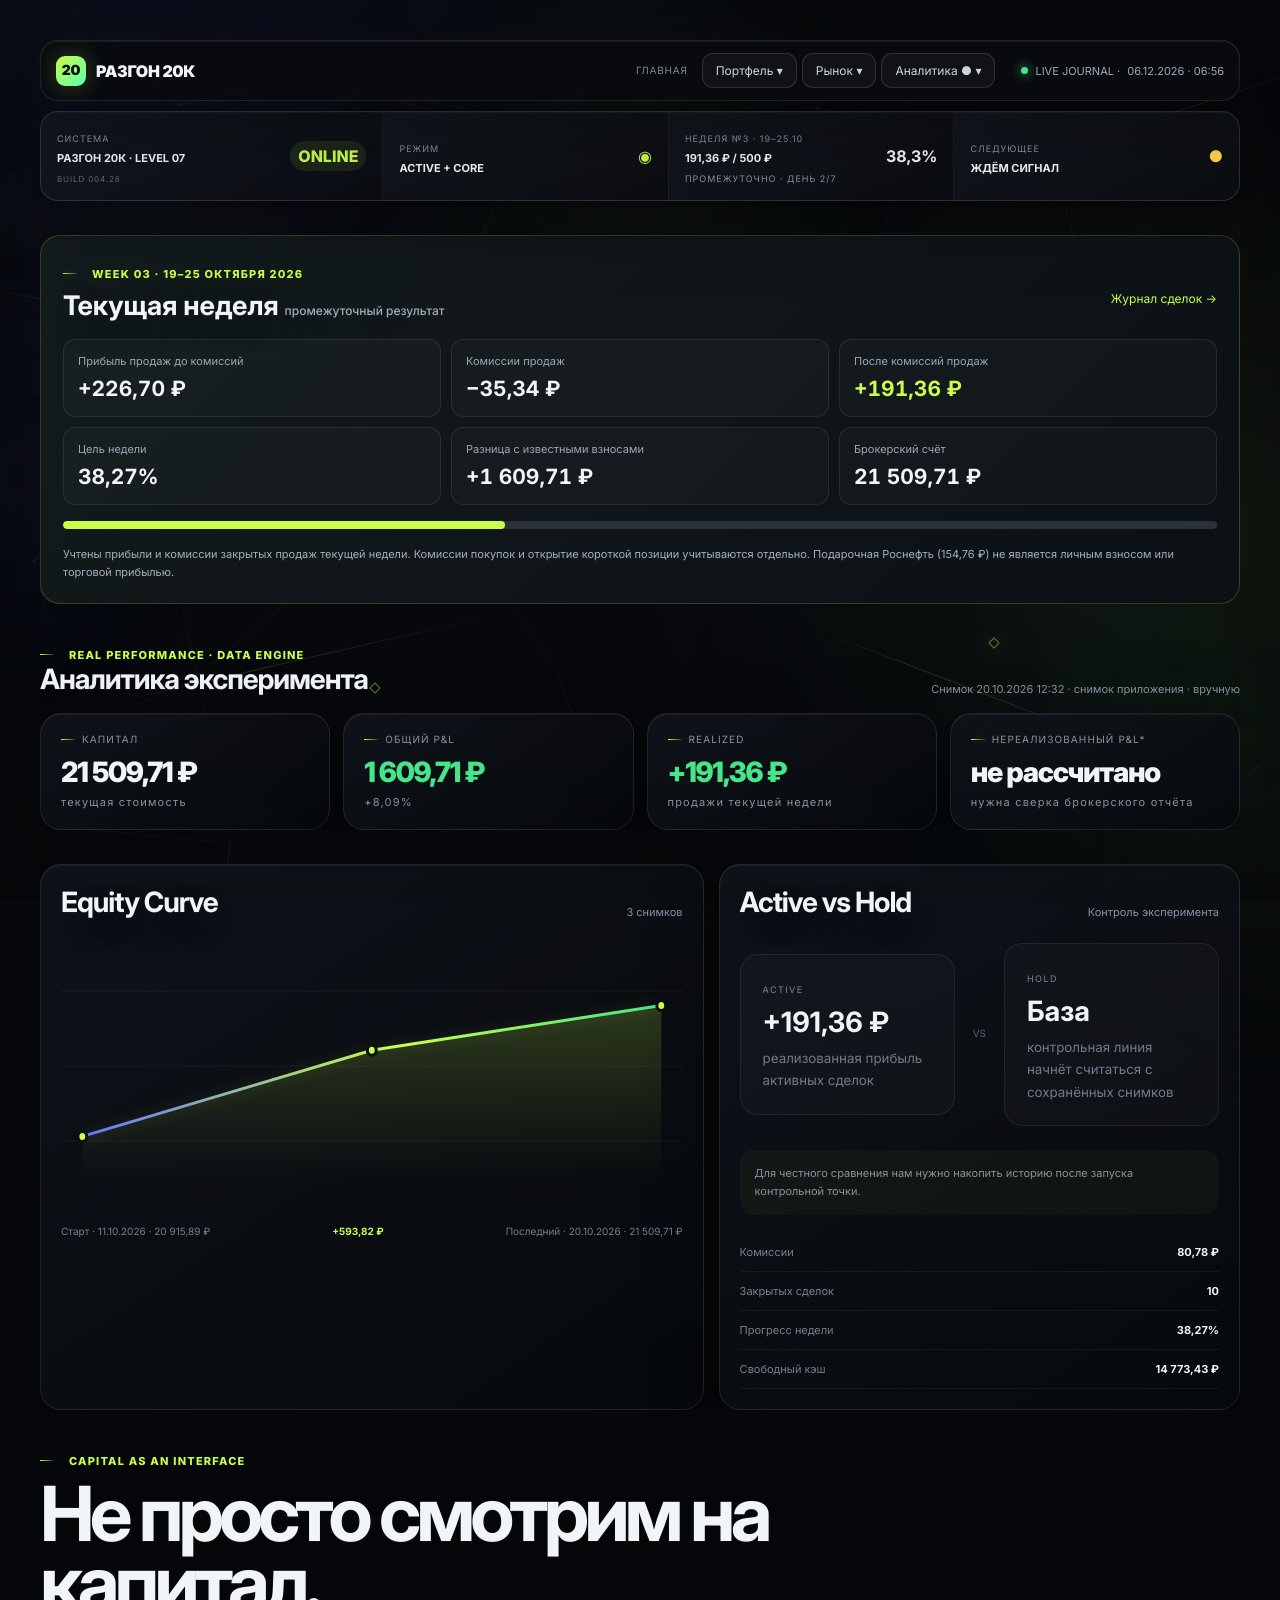
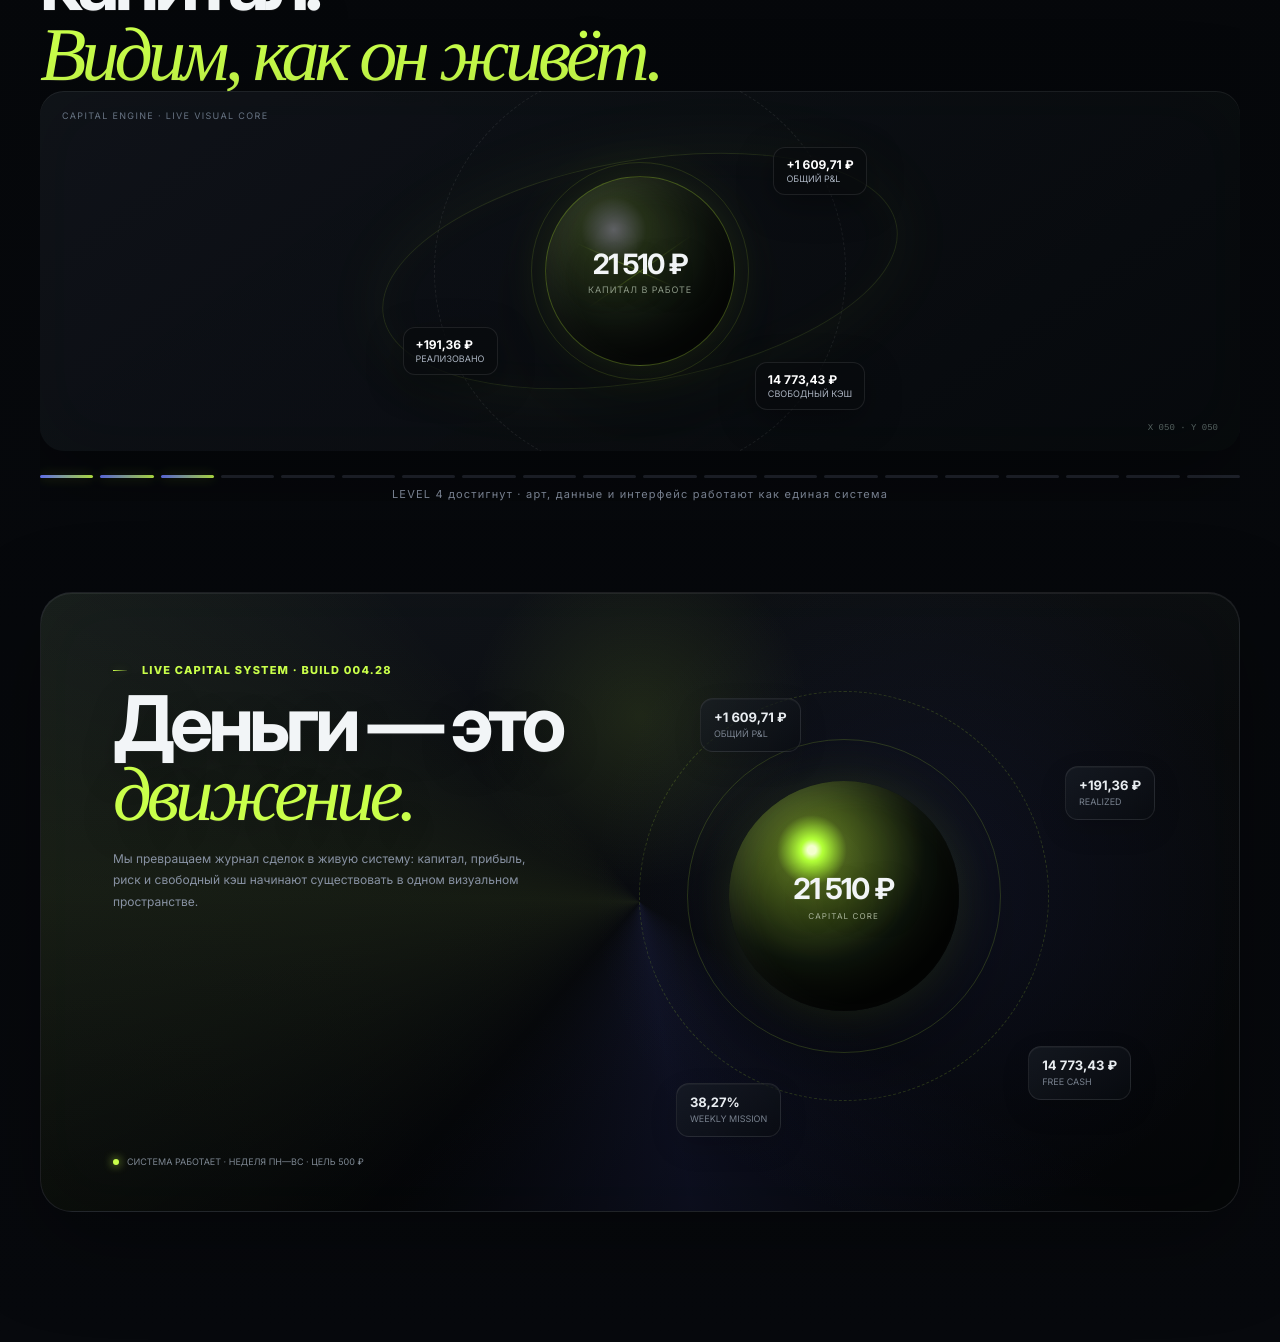
==== analytics.html @ ad6f2e02 "BUILD 004.28: remove stale hardcoded progress placeholders" ====
<!doctype html><html lang="ru"><head><meta charset="utf-8"><meta name="viewport" content="width=device-width,initial-scale=1"><meta name="theme-color" content="#06070a"><title>Аналитика · Разгон 20К</title>
<link rel="stylesheet" href="css/styles.css?v=00415"><link rel="stylesheet" href="css/workspace.css?v=00427"><link rel="stylesheet" href="css/week-audit.css?v=00423"></head><body><canvas id="capitalMesh" aria-hidden="true"></canvas><div class="atmoDecor" aria-hidden="true"><i class="atmoLine al1"></i><i class="atmoLine al2"></i><i class="atmoLine al3"></i><i class="atmoLine al4"></i><i class="atmoGlyph ag1"></i><i class="atmoGlyph ag2"></i><i class="atmoGlyph ag3"></i><i class="atmoGlyph ag4"></i><i class="atmoGlow ago1"></i><i class="atmoGlow ago2"></i><i class="atmoGlow ago3"></i></div><div class="cursorHalo" id="cursorHalo"></div><div class="ambientBeam beamA"></div><div class="ambientBeam beamB"></div><div class="ambientBeam beamC"></div><div class="aurora"></div><div class="orb a"></div><div class="orb b"></div><div class="glassLight gl1"></div><div class="glassLight gl2"></div>
<div class="wrap"><nav class="nav"><div class="logo"><div class="logoMark">20</div>РАЗГОН 20К</div><div class="siteTabs"><a href="index.html">Dashboard</a><a href="portfolio.html">Портфель</a><a href="trades.html">Сделки</a><a href="radar.html">Радар</a><a class="active" href="analytics.html">Аналитика</a><a href="strategy.html">Стратегия</a></div><div class="live"><i></i> LIVE JOURNAL · <span id="marketClock">06.10.2026</span></div></nav><div class="commandStrip reveal"><div class="cmd"><div><span>СИСТЕМА</span><br><strong>РАЗГОН 20К · LEVEL 07</strong><br><span style="font-size:8px;color:#5f6977">BUILD 004.28</span></div><div class="state">ONLINE</div></div><div class="cmd"><div><span>РЕЖИМ</span><br><strong>ACTIVE + CORE</strong></div><b style="color:var(--lime)">◉</b></div><div class="cmd"><div><span>НЕДЕЛЯ</span><br><strong>191,36 / 500 ₽</strong><br><span>ПН—ВС · ДЕНЬ 2/7</span></div><b>38,3%</b></div><div class="cmd"><div><span>СЛЕДУЮЩЕЕ</span><br><strong>ЖДЁМ СИГНАЛ</strong></div><b style="color:var(--yellow)">●</b></div></div><section class="section reveal"><div class="sectionHead"><div><div class="eyebrow">REAL PERFORMANCE · DATA ENGINE</div><h2>Аналитика эксперимента</h2></div><p id="analyticsUpdated">Последний снимок</p></div><div class="cards analyticsCards"><div class="card"><div class="label">КАПИТАЛ</div><div class="value" data-live="portfolio-total">—</div><div class="mini">текущая стоимость</div></div><div class="card"><div class="label">ОБЩИЙ P&L</div><div class="value green" data-live="portfolio-pnl">—</div><div class="mini" data-live="portfolio-pct">—</div></div><div class="card"><div class="label">REALIZED</div><div class="value green" id="analyticsRealized">—</div><div class="mini">продажи текущей недели</div></div><div class="card"><div class="label">Нереализованный P&L*</div><div class="value" id="analyticsUnrealized">—</div><div class="mini">нужна сверка брокерского отчёта</div></div></div></section>
<section class="section layout analyticsLayout"><div class="card reveal"><div class="sectionHead"><h2>Equity Curve</h2><p id="snapshotCount">0 снимков</p></div><div class="equityChart" id="equityChart"><svg viewBox="0 0 700 260" preserveAspectRatio="none" aria-label="Equity Curve"><defs><linearGradient id="eqLine" x1="0" x2="1"><stop stop-color="#6575ff"/><stop offset=".55" stop-color="#c9ff4a"/><stop offset="1" stop-color="#45e58b"/></linearGradient><linearGradient id="eqArea" x2="0" y2="1"><stop stop-color="#c9ff4a" stop-opacity=".18"/><stop offset="1" stop-color="#c9ff4a" stop-opacity="0"/></linearGradient></defs><g class="chartGrid"><line x1="0" y1="55" x2="700" y2="55"/><line x1="0" y1="130" x2="700" y2="130"/><line x1="0" y1="205" x2="700" y2="205"/></g><path id="equityArea" class="equityArea"></path><path id="equityLine" class="equityLine"></path><g id="equityDots"></g></svg><div class="equityEmpty" id="equityEmpty">История началась. Следующий снимок создаст первый отрезок реальной Equity Curve.</div></div><div class="chartMeta"><span id="equityStart">Старт истории —</span><b id="equityChange">—</b><span id="equityLast">Последний —</span></div></div>
<div class="card reveal"><div class="sectionHead"><h2>Active vs Hold</h2><p>Контроль эксперимента</p></div><div class="compareEngine"><div class="compareSide"><span>ACTIVE</span><b id="activeResult">—</b><small>реализованная прибыль активных сделок</small></div><div class="versus">VS</div><div class="compareSide"><span>HOLD</span><b id="holdResult">База</b><small>контрольная линия начнёт считаться с сохранённых снимков</small></div></div><div class="compareNote" id="compareNote">Для честного сравнения нам нужно накопить историю после запуска контрольной точки.</div><div class="statRows"><div><span>Комиссии</span><b id="analyticsFees">—</b></div><div><span>Закрытых сделок</span><b id="analyticsTrades">—</b></div><div><span>Прогресс недели</span><b data-live="week-progress">—</b></div><div><span>Свободный кэш</span><b data-live="cash">—</b></div></div></div></section><section class="section reveal"><div class="eyebrow">Capital as an interface</div><h2 class="artTitle">Не просто смотрим на капитал.<br><em>Видим, как он живёт.</em></h2>
<div class="capitalScene"><div class="sceneLabel">CAPITAL ENGINE · LIVE VISUAL CORE</div><div class="sceneCoords" id="sceneCoords">X 050 · Y 050</div><div class="energyLine" style="transform:rotate(24deg)"></div><div class="energyLine" style="transform:rotate(145deg)"></div><div class="capitalCore"><div><b>21 510 ₽</b><small>КАПИТАЛ В РАБОТЕ</small></div></div><div class="satellite sat1"><b>+1 015,89 ₽</b>ОБЩИЙ P&L</div><div class="satellite sat2"><b>+191,36 ₽</b>РЕАЛИЗОВАНО</div><div class="satellite sat3"><b>уточняется</b>СВОБОДНЫЙ КЭШ</div></div>
<div class="levelRail" aria-label="progress to level 3"><i class="on"></i><i class="on"></i><i style="background:linear-gradient(90deg,#6878ff,var(--lime));box-shadow:0 0 12px rgba(201,255,74,.25)"></i><i></i><i></i><i></i><i></i><i></i><i></i><i></i><i></i><i></i><i></i><i></i><i></i><i></i><i></i><i></i><i></i><i></i></div><div class="mini" style="text-align:center;margin-top:9px">LEVEL 4 достигнут · арт, данные и интерфейс работают как единая система</div></section><section class="flowSection reveal" id="capitalFlow"><div class="flowCopy"><div class="eyebrow">LIVE CAPITAL SYSTEM · BUILD 004.28</div><h2>Деньги — это<br><em>движение.</em></h2><p>Мы превращаем журнал сделок в живую систему: капитал, прибыль, риск и свободный кэш начинают существовать в одном визуальном пространстве.</p></div><div class="flowStage"><div class="flowOrb" id="flowOrb"><div><b>21 510 ₽</b><small>CAPITAL CORE</small></div></div><div class="flowMetric fm1"><b>+1 015,89 ₽</b>ОБЩИЙ P&L</div><div class="flowMetric fm2"><b>+191,36 ₽</b>REALIZED</div><div class="flowMetric fm3"><b>уточняется</b>FREE CASH</div><div class="flowMetric fm4"><b>38,27%</b>WEEKLY MISSION</div></div><div class="flowStatus"><i></i> СИСТЕМА РАБОТАЕТ · НЕДЕЛЯ ПН—ВС · ЦЕЛЬ 500 ₽</div></section></div><script src="js/data.js?v=00427" defer></script><script src="js/companies.js?v=00415" defer></script><script src="js/app.js?v=00427" defer></script><script src="js/workspace.js?v=00419" defer></script><script src="js/week-audit.js?v=00427" defer></script></body></html>
---- css/styles.css ----
@import url('https://fonts.googleapis.com/css2?family=Inter:wght@400;500;600;700;800;900&display=swap');
:root{--bg:#06070a;--card:rgba(15,18,25,.72);--line:rgba(255,255,255,.09);--text:#f7f8fb;--muted:#8892a3;--lime:#c9ff4a;--green:#45e58b;--red:#ff5168;--yellow:#ffd449;--gold:#ffca43;--mx:50%;--my:20%}
*{box-sizing:border-box}html{scroll-behavior:smooth}body{margin:0;background:var(--bg);color:var(--text);font-family:Inter,system-ui,sans-serif;overflow-x:hidden}.noise{position:fixed;inset:0;pointer-events:none;z-index:20;opacity:.035;background-image:url("data:image/svg+xml,%3Csvg viewBox='0 0 180 180' xmlns='http://www.w3.org/2000/svg'%3E%3Cfilter id='n'%3E%3CfeTurbulence type='fractalNoise' baseFrequency='.9' numOctaves='4' stitchTiles='stitch'/%3E%3C/filter%3E%3Crect width='100%25' height='100%25' filter='url(%23n)' opacity='.8'/%3E%3C/svg%3E")}.aurora{position:fixed;inset:0;pointer-events:none;background:radial-gradient(600px circle at var(--mx) var(--my),rgba(177,255,72,.105),transparent 45%),radial-gradient(700px circle at 10% 15%,rgba(76,93,255,.10),transparent 48%),radial-gradient(700px circle at 90% 80%,rgba(0,225,175,.07),transparent 45%);z-index:-2}.gridbg{position:fixed;inset:0;z-index:-3;background-image:linear-gradient(rgba(255,255,255,.025) 1px,transparent 1px),linear-gradient(90deg,rgba(255,255,255,.025) 1px,transparent 1px);background-size:64px 64px;mask-image:linear-gradient(to bottom,black,transparent 90%)}.orb{position:fixed;width:400px;height:400px;border-radius:50%;filter:blur(90px);opacity:.09;z-index:-1;animation:float 13s ease-in-out infinite}.orb.a{background:#b8ff55;top:-160px;right:-120px}.orb.b{background:#536dff;bottom:-180px;left:-130px;animation-delay:-5s}@keyframes float{50%{transform:translate3d(40px,60px,0) scale(1.15)}}.wrap{max-width:1240px;margin:auto;padding:26px 20px 90px}.nav{position:sticky;top:14px;z-index:15;display:flex;align-items:center;justify-content:space-between;padding:12px 15px;margin-bottom:56px;border:1px solid var(--line);background:rgba(7,9,13,.66);backdrop-filter:blur(22px);border-radius:18px;box-shadow:0 14px 50px rgba(0,0,0,.22)}.logo{display:flex;align-items:center;gap:10px;font-weight:900;letter-spacing:-.02em}.logoMark{width:30px;height:30px;border-radius:9px;background:linear-gradient(135deg,var(--lime),#5dffad);box-shadow:0 0 25px rgba(201,255,74,.25);display:grid;place-items:center;color:#071008;font-size:14px}.live{display:flex;align-items:center;gap:7px;font-size:11px;color:#9da7b8}.live i{width:7px;height:7px;border-radius:50%;background:var(--green);box-shadow:0 0 12px var(--green);animation:blink 1.8s infinite}@keyframes blink{50%{opacity:.35}}.hero{min-height:560px;display:grid;grid-template-columns:1.12fr .88fr;align-items:center;gap:42px;padding-bottom:60px}.eyebrow{display:inline-flex;align-items:center;gap:8px;color:var(--lime);font-size:11px;font-weight:800;letter-spacing:.14em;text-transform:uppercase}.eyebrow:before{content:"";width:24px;height:1px;background:var(--lime)}h1{font-size:clamp(54px,8vw,104px);line-height:.88;letter-spacing:-.075em;margin:20px 0 24px;max-width:750px}.gradient{background:linear-gradient(90deg,#fff 5%,#aeb7c5 50%,#fff 95%);background-size:200% auto;color:transparent;background-clip:text;animation:textshine 6s linear infinite}@keyframes textshine{to{background-position:200% center}}.lead{max-width:610px;color:#9aa4b5;font-size:17px;line-height:1.65}.heroMeta{display:flex;gap:30px;margin-top:35px}.heroMeta b{font-size:22px}.heroMeta span{display:block;color:var(--muted);font-size:11px;margin-top:4px}.ringWrap{position:relative;display:grid;place-items:center;min-height:420px}.ringGlow{position:absolute;width:320px;height:320px;border-radius:50%;background:rgba(201,255,74,.08);filter:blur(50px);animation:breathe 3s ease-in-out infinite}@keyframes breathe{50%{transform:scale(1.12);opacity:.65}}.ring{width:330px;height:330px;border-radius:50%;display:grid;place-items:center;position:relative;background:conic-gradient(var(--red) 0deg 28.9deg,#20242d 28.9deg 360deg);box-shadow:0 0 80px rgba(0,0,0,.5),inset 0 0 50px rgba(255,255,255,.03);transition:.8s}.ring:before{content:"";position:absolute;inset:16px;border-radius:50%;background:#0b0d12;border:1px solid var(--line)}.ringCore{z-index:2;text-align:center}.ringCore .money{font-size:45px;font-weight:900;letter-spacing:-.055em}.ringCore .target{color:var(--muted);font-size:12px;margin-top:4px}.ringCore .percent{margin-top:17px;font-size:12px;font-weight:800;color:var(--red)}.floatChip{position:absolute;padding:11px 14px;background:rgba(18,22,29,.82);border:1px solid var(--line);backdrop-filter:blur(14px);border-radius:13px;font-size:11px;box-shadow:0 15px 35px rgba(0,0,0,.28);animation:chip 5s ease-in-out infinite}.floatChip.one{right:0;top:65px}.floatChip.two{left:0;bottom:72px;animation-delay:-2.2s}@keyframes chip{50%{transform:translateY(-10px)}}.section{margin-top:35px}.sectionHead{display:flex;justify-content:space-between;align-items:end;margin-bottom:17px}.sectionHead h2{font-size:28px;letter-spacing:-.04em;margin:0}.sectionHead p{font-size:11px;color:var(--muted);margin:0}.cards{display:grid;grid-template-columns:repeat(4,1fr);gap:13px}.card{position:relative;overflow:hidden;background:linear-gradient(145deg,rgba(18,22,30,.78),rgba(10,12,17,.68));border:1px solid var(--line);border-radius:21px;padding:20px;backdrop-filter:blur(20px);transition:transform .35s,border-color .35s,box-shadow .35s;transform-style:preserve-3d}.card:after{content:"";position:absolute;inset:0;background:radial-gradient(350px circle at var(--cx,50%) var(--cy,50%),rgba(255,255,255,.07),transparent 40%);opacity:0;transition:.3s;pointer-events:none}.card:hover{border-color:rgba(201,255,74,.25);box-shadow:0 20px 60px rgba(0,0,0,.3)}.card:hover:after{opacity:1}.label{font-size:10px;text-transform:uppercase;letter-spacing:.12em;color:var(--muted)}.value{font-size:28px;font-weight:850;letter-spacing:-.045em;margin-top:9px}.green{color:var(--green)}.red{color:var(--red)}.mini{font-size:11px;color:var(--muted);margin-top:6px}.layout{display:grid;grid-template-columns:1.12fr .88fr;gap:15px}.table{display:grid}.row{display:grid;grid-template-columns:1fr 100px 100px;gap:14px;align-items:center;padding:16px 0;border-bottom:1px solid rgba(255,255,255,.065);transition:.25s}.row:hover{padding-left:8px}.row:last-child{border:0}.asset b{font-size:14px}.asset small{display:block;color:var(--muted);margin-top:4px;font-size:10px}.num{text-align:right;font-size:13px}.pnl{text-align:right;font-size:12px;font-weight:800}.radar{display:grid;gap:10px}.signal{padding:17px;border-radius:17px;background:rgba(255,255,255,.025);border:1px solid rgba(255,255,255,.065);transition:.3s}.signal:hover{transform:translateX(5px);background:rgba(201,255,74,.035)}.signalTop{display:flex;justify-content:space-between;align-items:center}.signal h3{font-size:14px;margin:0}.tag{font-size:9px;padding:5px 8px;border-radius:999px;background:rgba(201,255,74,.1);color:var(--lime);font-weight:800}.signal p{color:#929cac;font-size:11px;line-height:1.55;margin:8px 0 0}.chart{height:235px;margin-top:20px;position:relative}.chart svg{width:100%;height:100%;overflow:visible}.chartGrid line{stroke:rgba(255,255,255,.05)}.chartLine{fill:none;stroke:url(#lg);stroke-width:3;stroke-linecap:round;filter:drop-shadow(0 0 9px rgba(201,255,74,.35));stroke-dasharray:900;stroke-dashoffset:900}.chartArea{fill:url(#area)}.chartDot{fill:var(--lime);filter:drop-shadow(0 0 7px var(--lime))}.trade{display:grid;grid-template-columns:42px 1fr auto;align-items:center;gap:12px;padding:16px;border:1px solid rgba(255,255,255,.06);border-radius:17px;background:rgba(255,255,255,.025)}.tradeNo{width:36px;height:36px;border-radius:11px;display:grid;place-items:center;background:linear-gradient(135deg,#26321a,#11160d);color:var(--lime);font-weight:900}.trade small{color:var(--muted);font-size:10px}.profit{font-weight:900;color:var(--green)}.reveal{opacity:0;transform:translateY(30px);transition:opacity .8s cubic-bezier(.2,.8,.2,1),transform .8s cubic-bezier(.2,.8,.2,1)}.reveal.on{opacity:1;transform:none}.footer{text-align:center;color:#596273;font-size:10px;margin-top:70px}.celebrate{display:none;color:var(--gold)}@media(max-width:900px){.hero{grid-template-columns:1fr;text-align:left;padding-top:20px}.ringWrap{min-height:390px}.cards{grid-template-columns:1fr 1fr}.layout{grid-template-columns:1fr}.nav{margin-bottom:35px}}@media(max-width:540px){.wrap{padding:14px 13px 60px}.nav{top:8px}.hero{gap:5px}.heroMeta{gap:18px}.ring{width:280px;height:280px}.ringGlow{width:260px;height:260px}.ringCore .money{font-size:38px}.floatChip.one{right:-2px}.floatChip.two{left:-2px}.cards{grid-template-columns:1fr 1fr}.card{padding:16px}.value{font-size:22px}.row{grid-template-columns:1fr 75px 70px}.sectionHead h2{font-size:23px}.lead{font-size:14px}}

/* Level 3 visual-art layer */
.capitalScene{position:relative;min-height:360px;display:grid;place-items:center;isolation:isolate;overflow:hidden;border-radius:24px;background:radial-gradient(circle at 50% 52%,rgba(201,255,74,.08),transparent 28%),linear-gradient(180deg,rgba(255,255,255,.02),transparent)}
.capitalScene:before{content:"";position:absolute;width:520px;height:220px;border:1px solid rgba(201,255,74,.12);border-radius:50%;transform:rotate(-10deg);box-shadow:0 0 80px rgba(201,255,74,.05),inset 0 0 50px rgba(201,255,74,.025);animation:orbit 13s linear infinite}
.capitalScene:after{content:"";position:absolute;width:410px;height:410px;border-radius:50%;border:1px dashed rgba(255,255,255,.075);animation:spin 24s linear infinite}
@keyframes orbit{50%{transform:rotate(10deg) scaleX(.92)}}@keyframes spin{to{transform:rotate(360deg)}}
.capitalCore{width:190px;height:190px;border-radius:50%;position:relative;display:grid;place-items:center;text-align:center;z-index:3;background:radial-gradient(circle at 36% 28%,rgba(255,255,255,.34),rgba(201,255,74,.14) 18%,rgba(20,27,18,.95) 48%,#080b09 72%);border:1px solid rgba(201,255,74,.25);box-shadow:0 0 25px rgba(201,255,74,.15),0 0 100px rgba(201,255,74,.10),inset -20px -25px 50px rgba(0,0,0,.65);animation:coreFloat 5s ease-in-out infinite}
.capitalCore:before{content:"";position:absolute;inset:-15px;border-radius:50%;border:1px solid rgba(201,255,74,.12);animation:pulseRing 3s ease-out infinite}.capitalCore b{font-size:28px;letter-spacing:-.055em}.capitalCore small{display:block;color:#8d9988;font-size:9px;margin-top:4px;letter-spacing:.1em}
@keyframes coreFloat{50%{transform:translateY(-8px) scale(1.02)}}@keyframes pulseRing{50%{transform:scale(1.12);opacity:.2}}
.satellite{position:absolute;z-index:4;padding:9px 12px;border-radius:12px;border:1px solid rgba(255,255,255,.09);background:rgba(8,11,14,.76);backdrop-filter:blur(12px);font-size:9px;color:#aab3c0;box-shadow:0 10px 35px rgba(0,0,0,.35)}.satellite b{display:block;color:#fff;font-size:12px;margin-bottom:2px}.sat1{transform:translate(180px,-100px)}.sat2{transform:translate(-190px,80px)}.sat3{transform:translate(170px,115px)}
.energyLine{position:absolute;height:1px;width:140px;background:linear-gradient(90deg,transparent,rgba(201,255,74,.7),transparent);filter:drop-shadow(0 0 5px var(--lime));opacity:.5;animation:energy 2.4s ease-in-out infinite}@keyframes energy{50%{opacity:1;transform:scaleX(1.15)}}
.artTitle{font-size:clamp(38px,6vw,76px);line-height:.92;letter-spacing:-.065em;margin:12px 0 0;max-width:900px}.artTitle em{font-family:Georgia,serif;font-weight:400;color:var(--lime)}
.levelRail{display:flex;align-items:center;gap:7px;margin-top:24px}.levelRail i{display:block;height:3px;flex:1;background:#20242d;border-radius:9px}.levelRail i.on{background:linear-gradient(90deg,#6878ff,var(--lime));box-shadow:0 0 12px rgba(201,255,74,.25)}
@media(max-width:600px){.capitalScene{min-height:320px}.capitalCore{width:155px;height:155px}.sat1{transform:translate(110px,-105px)}.sat2{transform:translate(-110px,90px)}.sat3{transform:translate(105px,110px)}}

.commandStrip{display:grid;grid-template-columns:1.2fr repeat(3,1fr);gap:1px;margin:10px 0 34px;border:1px solid var(--line);border-radius:18px;overflow:hidden;background:var(--line);box-shadow:0 20px 70px rgba(0,0,0,.22)}.cmd{background:rgba(8,10,14,.9);padding:14px 16px;min-height:63px;display:flex;align-items:center;justify-content:space-between;gap:10px;transition:.25s}.cmd:hover{background:rgba(201,255,74,.045)}.cmd strong{font-size:11px}.cmd span{font-size:9px;color:var(--muted)}.cmd .state{padding:5px 8px;border-radius:999px;color:var(--lime);background:rgba(201,255,74,.09);font-weight:800}.sceneLabel{position:absolute;top:20px;left:22px;z-index:5;font-size:9px;letter-spacing:.15em;color:#697585}.sceneCoords{position:absolute;right:22px;bottom:18px;z-index:5;font:9px monospace;color:#53605e}.capitalCore{cursor:crosshair}.capitalCore:hover{box-shadow:0 0 40px rgba(201,255,74,.25),0 0 150px rgba(201,255,74,.17),inset -20px -25px 50px rgba(0,0,0,.65)}.capitalScene .satellite{transition:.35s}.capitalScene:hover .satellite{border-color:rgba(201,255,74,.18)}@media(max-width:760px){.commandStrip{grid-template-columns:1fr 1fr}.cmd:first-child{grid-column:1/-1}}@media(max-width:430px){.commandStrip{grid-template-columns:1fr}.cmd:first-child{grid-column:auto}}

.constellation{position:relative;height:520px;border-radius:28px;overflow:hidden;border:1px solid var(--line);background:radial-gradient(circle at 50% 50%,rgba(90,110,255,.08),transparent 22%),radial-gradient(circle at 48% 52%,rgba(201,255,74,.045),transparent 44%),#080a0e;cursor:crosshair}.constellation canvas{position:absolute;inset:0;width:100%;height:100%}.node{position:absolute;z-index:3;transform:translate(-50%,-50%);width:var(--size);height:var(--size);border-radius:50%;display:grid;place-items:center;text-align:center;background:radial-gradient(circle at 35% 30%,rgba(255,255,255,.24),rgba(24,29,36,.96) 42%,#090b0e 72%);border:1px solid rgba(255,255,255,.14);box-shadow:0 0 35px rgba(0,0,0,.55);transition:.35s;user-select:none}.node:hover,.node.focus{transform:translate(-50%,-50%) scale(1.13);border-color:rgba(201,255,74,.5);box-shadow:0 0 55px rgba(201,255,74,.15);z-index:6}.node b{font-size:11px}.node small{font-size:8px;color:var(--muted);display:block;margin-top:2px}.node.core{background:radial-gradient(circle at 35% 28%,rgba(255,255,255,.38),rgba(201,255,74,.2) 22%,#0d120c 65%);border-color:rgba(201,255,74,.28)}.constInfo{position:absolute;left:22px;bottom:20px;z-index:8;max-width:340px;padding:15px 17px;border-radius:15px;background:rgba(8,10,14,.78);border:1px solid var(--line);backdrop-filter:blur(16px);transition:.3s}.constInfo .big{font-size:20px;font-weight:900;margin:5px 0}.constLegend{position:absolute;right:20px;top:18px;z-index:7;text-align:right;font-size:9px;color:#697384;line-height:1.7}.constellation:before{content:"PORTFOLIO FIELD / INTERACTIVE";position:absolute;left:20px;top:18px;z-index:7;font-size:9px;letter-spacing:.15em;color:#697384}.level4Badge{display:inline-flex;gap:7px;align-items:center;padding:7px 10px;border:1px solid rgba(201,255,74,.14);border-radius:999px;font-size:9px;color:#9ca78d;background:rgba(201,255,74,.035)}@media(max-width:600px){.constellation{height:470px}.node{--size:65px!important}.node.core{--size:92px!important}.constInfo{left:12px;right:12px;max-width:none}.constLegend{display:none}}

/* BUILD 004.02 — Road to Level 04 */
.flowSection{position:relative;margin:90px 0 40px;min-height:620px;border-radius:32px;overflow:hidden;border:1px solid var(--line);background:#07090d;isolation:isolate}.flowSection:before{content:"";position:absolute;inset:-30%;background:conic-gradient(from 120deg at 50% 50%,transparent,rgba(92,105,255,.12),transparent 28%,rgba(201,255,74,.08),transparent 56%);animation:flowSpin 22s linear infinite;z-index:-2}.flowSection:after{content:"";position:absolute;inset:0;background:radial-gradient(circle at var(--mx,50%) var(--my,50%),rgba(201,255,74,.09),transparent 24%),linear-gradient(180deg,transparent,rgba(0,0,0,.38));z-index:-1}.flowCopy{position:absolute;left:6%;top:10%;z-index:5;max-width:510px}.flowCopy h2{font-size:clamp(42px,6vw,82px);line-height:.9;letter-spacing:-.065em;margin:12px 0 18px}.flowCopy h2 em{font-family:Georgia,serif;font-weight:400;color:#c9ff4a}.flowCopy p{max-width:430px;color:var(--muted);font-size:12px;line-height:1.8}.flowStage{position:absolute;inset:0}.flowOrb{position:absolute;left:67%;top:49%;width:230px;height:230px;transform:translate(-50%,-50%);border-radius:50%;background:radial-gradient(circle at 36% 30%,#f3ffd0 0 2%,#b6ff44 5%,rgba(111,140,38,.65) 16%,rgba(15,22,12,.95) 52%,#050705 72%);box-shadow:0 0 45px rgba(201,255,74,.16),0 0 150px rgba(201,255,74,.09);display:grid;place-items:center;text-align:center;transition:transform .18s ease-out}.flowOrb:before,.flowOrb:after{content:"";position:absolute;border-radius:50%;border:1px solid rgba(201,255,74,.16);inset:-42px;animation:pulseRing 4s ease-in-out infinite}.flowOrb:after{inset:-90px;border-style:dashed;animation:orbit 22s linear infinite}.flowOrb b{font-size:29px;letter-spacing:-.04em}.flowOrb small{display:block;color:#a8b29a;font-size:8px;letter-spacing:.14em;margin-top:5px}.flowMetric{position:absolute;padding:11px 13px;border-radius:13px;background:rgba(9,11,15,.7);border:1px solid rgba(255,255,255,.08);backdrop-filter:blur(14px);font-size:9px;color:#78818e;transition:.35s}.flowMetric b{display:block;color:#e9edf1;font-size:13px;margin-bottom:3px}.fm1{left:55%;top:17%}.fm2{right:7%;top:28%}.fm3{right:9%;bottom:18%}.fm4{left:53%;bottom:12%}.flowSection:hover .flowMetric{border-color:rgba(201,255,74,.18)}.flowStatus{position:absolute;left:6%;bottom:7%;display:flex;gap:8px;align-items:center;font-size:9px;color:#7d8792}.flowStatus i{width:6px;height:6px;border-radius:50%;background:var(--lime);box-shadow:0 0 10px var(--lime);animation:blink 1.8s infinite}@keyframes flowSpin{to{transform:rotate(360deg)}}@keyframes pulseRing{50%{transform:scale(1.055);opacity:.45}}@keyframes orbit{to{transform:rotate(360deg)}}@keyframes blink{50%{opacity:.3}}
@media(max-width:760px){.flowSection{min-height:690px}.flowCopy{left:7%;right:7%;top:7%}.flowOrb{left:50%;top:60%;width:175px;height:175px}.flowMetric{font-size:8px}.fm1{left:8%;top:43%}.fm2{right:7%;top:45%}.fm3{right:7%;bottom:10%}.fm4{left:7%;bottom:10%}.flowStatus{bottom:3%}}

.weekCycle{margin:34px 0 86px}.weekHero{display:grid;grid-template-columns:1.15fr .85fr;gap:14px}.weekNow,.weekArchive{border:1px solid var(--line);border-radius:24px;background:rgba(9,11,15,.74);backdrop-filter:blur(18px);padding:24px}.weekNow{position:relative;overflow:hidden}.weekNow:after{content:"";position:absolute;width:260px;height:260px;border-radius:50%;right:-90px;top:-120px;background:radial-gradient(circle,rgba(201,255,74,.13),transparent 68%);pointer-events:none}.weekTop{display:flex;justify-content:space-between;gap:18px;align-items:flex-start}.weekValue{font-size:clamp(34px,5vw,60px);font-weight:900;letter-spacing:-.06em;margin:16px 0 6px}.weekValue span{font-size:.36em;color:var(--muted);letter-spacing:0}.weekTrack{height:7px;background:#161a20;border-radius:99px;overflow:hidden;margin:20px 0 11px}.weekTrack i{display:block;height:100%;width:8.022%;background:linear-gradient(90deg,#ff5c65,#ff7a55);border-radius:inherit;box-shadow:0 0 18px rgba(255,92,101,.3)}.days{display:grid;grid-template-columns:repeat(7,1fr);gap:6px;margin-top:22px}.day{padding:10px 5px;text-align:center;border:1px solid var(--line);border-radius:10px;font-size:8px;color:#626c78}.day.done{color:#aab3bd;background:rgba(255,255,255,.025)}.day.today{color:var(--lime);border-color:rgba(201,255,74,.3);background:rgba(201,255,74,.055);box-shadow:inset 0 0 20px rgba(201,255,74,.025)}.archiveRow{display:grid;grid-template-columns:1fr auto;gap:12px;padding:14px 0;border-bottom:1px solid var(--line)}.archiveRow:last-child{border:0}.archiveRow b{font-size:12px}.archiveRow small{display:block;color:var(--muted);font-size:8px;margin-top:4px}.archiveScore{text-align:right;font-weight:900;font-size:13px}.archiveScore em{display:block;font-style:normal;font-size:8px;color:var(--muted);margin-top:4px}.archiveEmpty{color:#69727e;font-size:10px;line-height:1.7;padding-top:10px}.cycleNote{font-size:8px;color:#5e6874;margin-top:12px}@media(max-width:760px){.weekHero{grid-template-columns:1fr}.weekNow,.weekArchive{padding:18px}}

/* BUILD 004.02 — major Level 4 candidate */
.majorUpgrade{margin:90px 0}.upgradeIntro{display:grid;grid-template-columns:1.2fr .8fr;gap:28px;align-items:end;margin-bottom:26px}.upgradeIntro h2{font-size:clamp(44px,7vw,92px);line-height:.88;letter-spacing:-.07em;margin:10px 0}.upgradeIntro h2 em{font-family:Georgia,serif;font-weight:400;color:var(--lime)}.upgradeIntro p{color:var(--muted);line-height:1.8;font-size:11px;max-width:430px}
.missionGrid{display:grid;grid-template-columns:1.35fr .65fr;gap:14px}.missionMain,.riskPanel,.runway,.signalPanel{border:1px solid var(--line);border-radius:26px;background:rgba(8,10,14,.76);backdrop-filter:blur(18px);overflow:hidden}.missionMain{min-height:430px;position:relative;padding:26px}.missionMain:before{content:"";position:absolute;inset:0;background:radial-gradient(circle at var(--px,70%) var(--py,30%),rgba(201,255,74,.08),transparent 25%),linear-gradient(135deg,rgba(95,109,255,.05),transparent 42%);pointer-events:none}.missionHeader{display:flex;justify-content:space-between;align-items:center;position:relative;z-index:2}.missionTitle{font-size:10px;letter-spacing:.14em;color:#788390}.missionState{font-size:9px;color:var(--yellow);padding:7px 10px;border:1px solid rgba(255,202,82,.18);border-radius:99px;background:rgba(255,202,82,.05)}
.radarScope{position:absolute;width:285px;height:285px;border-radius:50%;right:8%;top:22%;border:1px solid rgba(201,255,74,.13);background:repeating-radial-gradient(circle,transparent 0 39px,rgba(255,255,255,.045) 40px 41px),linear-gradient(90deg,transparent 49.7%,rgba(255,255,255,.05) 50%,transparent 50.3%),linear-gradient(0deg,transparent 49.7%,rgba(255,255,255,.05) 50%,transparent 50.3%)}.radarScope:after{content:"";position:absolute;inset:0;border-radius:50%;background:conic-gradient(from 0deg,rgba(201,255,74,.16),transparent 17%);animation:scan 4.8s linear infinite}.radarDot{position:absolute;width:7px;height:7px;border-radius:50%;background:var(--lime);box-shadow:0 0 12px var(--lime);z-index:2}.rd1{left:63%;top:26%}.rd2{left:31%;top:61%;background:var(--yellow);box-shadow:0 0 12px var(--yellow)}.rd3{left:72%;top:68%;background:#7788ff;box-shadow:0 0 12px #7788ff}.missionAction{position:absolute;left:26px;bottom:28px;z-index:3;max-width:330px}.missionAction .command{font-size:clamp(31px,4vw,54px);font-weight:900;letter-spacing:-.055em;margin:7px 0}.missionAction p{font-size:10px;line-height:1.65;color:var(--muted)}
.riskPanel{padding:22px}.riskRing{width:145px;height:145px;border-radius:50%;margin:24px auto;display:grid;place-items:center;background:conic-gradient(#ffca52 0 68%,#191d23 68%);position:relative}.riskRing:after{content:"";position:absolute;inset:9px;border-radius:50%;background:#0a0c10}.riskRing div{position:relative;z-index:2;text-align:center}.riskRing b{font-size:28px}.riskRing small{display:block;color:var(--muted);font-size:8px}.riskLine{display:flex;justify-content:space-between;border-top:1px solid var(--line);padding:11px 0;font-size:9px;color:var(--muted)}.riskLine b{color:#dfe4e9}
.runway{margin-top:14px;padding:24px;position:relative}.runwayTop{display:flex;justify-content:space-between;align-items:end}.runwayTop h3{font-size:25px;margin:5px 0}.runwayChart{height:180px;margin-top:20px;position:relative;border-bottom:1px solid var(--line);background:repeating-linear-gradient(0deg,transparent 0 44px,rgba(255,255,255,.035) 45px)}.runwayChart svg{position:absolute;inset:0;width:100%;height:100%;overflow:visible}.runwayChart .goalLine{position:absolute;left:0;right:0;top:24%;border-top:1px dashed rgba(201,255,74,.3)}.runwayChart .goalLine span{position:absolute;right:0;top:-16px;font-size:8px;color:var(--lime)}.runwayStats{display:grid;grid-template-columns:repeat(4,1fr);gap:8px;margin-top:16px}.runwayStat{padding:12px;border:1px solid var(--line);border-radius:12px}.runwayStat b{font-size:14px}.runwayStat small{display:block;font-size:8px;color:var(--muted);margin-top:4px}
.signalPanel{margin-top:14px;padding:22px}.signalTabs{display:flex;gap:7px;flex-wrap:wrap;margin:15px 0}.signalTab{border:1px solid var(--line);background:#0c0f14;color:#76808b;padding:8px 11px;border-radius:99px;font-size:9px;cursor:pointer}.signalTab.active{color:#10130b;background:var(--lime);border-color:var(--lime);font-weight:900}.signalBody{display:grid;grid-template-columns:1fr 1fr 1fr;gap:9px}.signalCard{padding:15px;border:1px solid var(--line);border-radius:14px;background:rgba(255,255,255,.015);transition:.25s}.signalCard:hover{transform:translateY(-3px);border-color:rgba(201,255,74,.18)}.signalCard span{font-size:8px;color:var(--muted)}.signalCard b{display:block;font-size:13px;margin:7px 0}.signalCard p{font-size:9px;color:#737e89;line-height:1.55;margin:0}
.systemTicker{margin:16px 0 0;border:1px solid var(--line);border-radius:14px;overflow:hidden;white-space:nowrap;background:#080a0d}.tickerInner{display:inline-flex;gap:42px;padding:10px 0;animation:ticker 25s linear infinite;font:9px monospace;color:#697581}.tickerInner b{color:#aeb8c2}.tickerInner .up{color:var(--lime)}.tickerInner .warn{color:var(--yellow)}
@keyframes scan{to{transform:rotate(360deg)}}@keyframes ticker{to{transform:translateX(-50%)}}
@media(max-width:820px){.upgradeIntro,.missionGrid{grid-template-columns:1fr}.missionMain{min-height:500px}.radarScope{right:50%;transform:translateX(50%);top:22%}.runwayStats,.signalBody{grid-template-columns:1fr 1fr}}@media(max-width:520px){.runwayStats,.signalBody{grid-template-columns:1fr}.radarScope{width:230px;height:230px}.missionAction{right:22px}.missionMain{min-height:520px}}

/* BUILD 004.02 — FHD glass visual overhaul */
html{background:#05070b}body{background:radial-gradient(1100px 720px at 15% -5%,rgba(68,82,160,.12),transparent 62%),radial-gradient(900px 650px at 94% 18%,rgba(201,255,74,.055),transparent 64%),linear-gradient(180deg,#07090d 0%,#05070a 52%,#07090d 100%);color:#f2f5f7;-webkit-font-smoothing:antialiased;text-rendering:geometricPrecision}
.noise,.gridbg{display:none!important}.aurora{filter:blur(95px)!important;opacity:.52!important;mix-blend-mode:screen;transform:translateZ(0)}.orb{filter:blur(3px);opacity:.7}.glassLight{position:fixed;z-index:-2;border-radius:50%;pointer-events:none;filter:blur(2px);opacity:.45}.gl1{width:520px;height:520px;left:-260px;top:24vh;background:radial-gradient(circle,rgba(82,104,255,.12),transparent 68%)}.gl2{width:620px;height:620px;right:-330px;top:58vh;background:radial-gradient(circle,rgba(201,255,74,.055),transparent 68%)}
.nav,.commandStrip,.weekNow,.weekArchive,.missionMain,.riskPanel,.runway,.signalPanel,.constellation,.capitalScene,.flowSection,.card,.cockpit,.portfolio,.journal{background:linear-gradient(145deg,rgba(18,22,29,.78),rgba(7,9,13,.86))!important;border-color:rgba(255,255,255,.095)!important;box-shadow:inset 0 1px 0 rgba(255,255,255,.055),0 22px 70px rgba(0,0,0,.28),0 2px 10px rgba(0,0,0,.22);backdrop-filter:blur(26px) saturate(125%);-webkit-backdrop-filter:blur(26px) saturate(125%)}
.commandStrip{background:rgba(255,255,255,.075)!important}.cmd{background:linear-gradient(155deg,rgba(19,23,30,.92),rgba(9,11,16,.88))!important;box-shadow:inset 0 1px rgba(255,255,255,.035)}.cmd:hover{background:linear-gradient(155deg,rgba(27,33,42,.96),rgba(11,14,19,.92))!important}
.weekNow:before,.riskPanel:before,.signalPanel:before,.runway:before{content:"";position:absolute;inset:0;border-radius:inherit;pointer-events:none;background:linear-gradient(118deg,rgba(255,255,255,.055),transparent 19%,transparent 75%,rgba(255,255,255,.018));opacity:.8}.weekNow,.riskPanel,.signalPanel,.runway{position:relative}
.flowSection{background:linear-gradient(150deg,#0c1016,#05070a 64%)!important}.flowSection:after{background:radial-gradient(circle at var(--mx,50%) var(--my,50%),rgba(201,255,74,.10),transparent 22%),radial-gradient(circle at 74% 48%,rgba(87,103,255,.08),transparent 36%),linear-gradient(180deg,rgba(255,255,255,.018),rgba(0,0,0,.28))!important}
.flowOrb,.capitalCore,.node{filter:saturate(108%);box-shadow:inset -24px -28px 55px rgba(0,0,0,.52),inset 12px 10px 30px rgba(255,255,255,.055),0 0 45px rgba(201,255,74,.11),0 32px 80px rgba(0,0,0,.38)!important}
.constellation{background:radial-gradient(circle at 50% 48%,rgba(85,103,255,.09),transparent 25%),radial-gradient(circle at 50% 50%,rgba(201,255,74,.035),transparent 53%),linear-gradient(145deg,#0a0d12,#06080b)!important}
.radarScope{background:repeating-radial-gradient(circle,transparent 0 39px,rgba(255,255,255,.055) 40px 41px),linear-gradient(90deg,transparent 49.7%,rgba(255,255,255,.065) 50%,transparent 50.3%),linear-gradient(0deg,transparent 49.7%,rgba(255,255,255,.065) 50%,transparent 50.3%),radial-gradient(circle,rgba(201,255,74,.025),transparent 70%);box-shadow:inset 0 0 50px rgba(201,255,74,.025),0 20px 60px rgba(0,0,0,.24)}
.signalCard,.runwayStat,.day,.constInfo,.flowMetric{background:linear-gradient(145deg,rgba(25,30,38,.68),rgba(9,12,17,.68))!important;border-color:rgba(255,255,255,.085)!important;box-shadow:inset 0 1px rgba(255,255,255,.035),0 10px 28px rgba(0,0,0,.14)}
h1,h2,h3,.weekValue,.command,.flowOrb b,.capitalCore b{text-shadow:0 1px 0 rgba(255,255,255,.05),0 12px 35px rgba(0,0,0,.25)}.label,.eyebrow,.mini,.cmd span{letter-spacing:.11em}
.section{position:relative}.section:before{content:"";position:absolute;left:8%;right:8%;top:-1px;height:1px;background:linear-gradient(90deg,transparent,rgba(255,255,255,.08),transparent);pointer-events:none}
::selection{background:rgba(201,255,74,.22);color:white}

/* BUILD 004.02 — Living Capital Atmosphere */
#capitalMesh{position:fixed;inset:0;width:100%;height:100%;z-index:-4;pointer-events:none;opacity:.92}.cursorHalo{position:fixed;left:0;top:0;width:420px;height:420px;border-radius:50%;pointer-events:none;z-index:-3;transform:translate(-50%,-50%);background:radial-gradient(circle,rgba(213,255,116,.075) 0%,rgba(201,255,74,.032) 24%,rgba(255,196,75,.018) 43%,transparent 69%);filter:blur(8px);opacity:0;transition:opacity .45s ease}.ambientBeam{position:fixed;pointer-events:none;z-index:-5;filter:blur(70px);border-radius:50%;mix-blend-mode:screen;opacity:.28}.beamA{width:54vw;height:20vw;left:-12vw;top:13vh;transform:rotate(-14deg);background:linear-gradient(90deg,transparent,rgba(201,255,74,.09),rgba(255,196,76,.035),transparent);animation:beamFloatA 18s ease-in-out infinite alternate}.beamB{width:42vw;height:18vw;right:-10vw;top:44vh;transform:rotate(18deg);background:linear-gradient(90deg,transparent,rgba(88,107,255,.07),rgba(201,255,74,.045),transparent);animation:beamFloatB 23s ease-in-out infinite alternate}.beamC{width:34vw;height:15vw;left:34vw;bottom:-4vw;background:radial-gradient(ellipse,rgba(255,197,72,.045),transparent 67%);animation:beamFloatC 15s ease-in-out infinite alternate}
body:before{content:"";position:fixed;inset:0;pointer-events:none;z-index:-6;background:radial-gradient(circle at 50% 0%,rgba(255,255,255,.025),transparent 30%),linear-gradient(90deg,rgba(255,255,255,.008) 1px,transparent 1px),linear-gradient(rgba(255,255,255,.006) 1px,transparent 1px);background-size:auto,180px 180px,180px 180px;mask-image:linear-gradient(to bottom,rgba(0,0,0,.72),transparent 86%)}
body:after{content:"";position:fixed;inset:0;pointer-events:none;z-index:50;box-shadow:inset 0 0 170px rgba(0,0,0,.52)}
.hero,.majorUpgrade,.weekCycle,.flowSection,.section{isolation:isolate}.hero:after,.majorUpgrade:after,.weekCycle:after{content:"";position:absolute;pointer-events:none;z-index:-1;width:42vw;height:42vw;border-radius:50%;filter:blur(80px);opacity:.15}.hero:after{right:-20vw;top:0;background:radial-gradient(circle,rgba(201,255,74,.15),transparent 67%)}.majorUpgrade:after{left:-24vw;top:15%;background:radial-gradient(circle,rgba(255,190,62,.12),transparent 67%)}.weekCycle:after{right:-22vw;top:10%;background:radial-gradient(circle,rgba(84,105,255,.12),transparent 67%)}
.nav{box-shadow:inset 0 1px 0 rgba(255,255,255,.075),0 24px 80px rgba(0,0,0,.32),0 0 70px rgba(201,255,74,.018)!important}.missionMain,.flowSection,.constellation,.capitalScene{box-shadow:inset 0 1px 0 rgba(255,255,255,.07),inset 0 0 70px rgba(201,255,74,.015),0 28px 90px rgba(0,0,0,.34)!important}
.eyebrow:before,.label:before{content:"";display:inline-block;width:14px;height:1px;background:linear-gradient(90deg,var(--lime),rgba(201,255,74,.15));vertical-align:middle;margin-right:7px;box-shadow:0 0 8px rgba(201,255,74,.25)}
@keyframes beamFloatA{to{transform:translate(8vw,6vh) rotate(-8deg) scale(1.12)}}@keyframes beamFloatB{to{transform:translate(-7vw,-5vh) rotate(11deg) scale(1.08)}}@keyframes beamFloatC{to{transform:translate(3vw,-5vh) scale(1.15)}}
@media(prefers-reduced-motion:reduce){.ambientBeam{animation:none!important}#capitalMesh{opacity:.55}.cursorHalo{display:none}}

/* BUILD 004.02 — visible living atmosphere / stacking fix + stronger art direction */
body{position:relative;isolation:isolate}
#capitalMesh{z-index:0!important;opacity:.78!important}
.cursorHalo{z-index:1!important;mix-blend-mode:screen;opacity:0}
.ambientBeam{z-index:0!important}
body:before{z-index:0!important;opacity:.55}
body:after{z-index:2!important;box-shadow:inset 0 0 120px rgba(0,0,0,.28)!important}
body>main,body>.wrap,body>header,body>nav,body>section,body>footer,.nav,.shell,.container{position:relative;z-index:3}
.aurora,.orb,.glassLight{z-index:1!important}
.atmoDecor{position:fixed;inset:0;pointer-events:none;z-index:1;overflow:hidden}
.atmoLine{position:absolute;height:1px;transform-origin:left center;background:linear-gradient(90deg,transparent,rgba(217,255,127,.28),rgba(255,199,81,.18),transparent);filter:drop-shadow(0 0 5px rgba(201,255,74,.13));opacity:.55}
.al1{width:42vw;left:-4vw;top:31vh;transform:rotate(12deg)}.al2{width:36vw;right:-7vw;top:22vh;transform:rotate(-18deg)}.al3{width:29vw;right:7vw;top:70vh;transform:rotate(21deg)}.al4{width:31vw;left:9vw;top:78vh;transform:rotate(-13deg)}
.atmoGlyph{position:absolute;width:8px;height:8px;border:1px solid rgba(201,255,74,.45);transform:rotate(45deg);box-shadow:0 0 16px rgba(201,255,74,.12);animation:glyphPulse 3.6s ease-in-out infinite}.ag1{left:7vw;top:30vh}.ag2{right:11vw;top:21vh;animation-delay:-1.1s}.ag3{right:22vw;top:71vh;animation-delay:-2s}.ag4{left:29vw;top:76vh;animation-delay:-.6s}
.atmoGlow{position:absolute;border-radius:50%;filter:blur(55px);mix-blend-mode:screen}.ago1{width:270px;height:270px;left:4vw;top:19vh;background:rgba(201,255,74,.045)}.ago2{width:340px;height:340px;right:2vw;top:12vh;background:rgba(255,193,65,.038)}.ago3{width:360px;height:360px;right:18vw;bottom:4vh;background:rgba(91,111,255,.035)}
@keyframes glyphPulse{50%{opacity:.28;transform:rotate(45deg) scale(.72);box-shadow:0 0 30px rgba(201,255,74,.3)}}
@media(max-width:760px){#capitalMesh{opacity:.58!important}.atmoLine{opacity:.36}.atmoGlow{opacity:.65}}

/* BUILD 004.02 — remove legacy side spheres */
.orb.a,.orb.b{display:none!important}



.mode{width:100%;border:1px solid transparent;background:transparent;color:#7f899a;padding:12px 13px;border-radius:12px;text-align:left;font:600 12px Inter;margin:3px 0;cursor:pointer;transition:.25s}.mode:hover{color:#fff;background:rgba(255,255,255,.035)}.mode.active{color:#071008;background:var(--lime);box-shadow:0 0 25px rgba(201,255,74,.15)}.modePanel{animation:panelIn .45s cubic-bezier(.2,.8,.2,1)}@keyframes panelIn{from{opacity:0;transform:translateY(10px);filter:blur(5px)}to{opacity:1;transform:none;filter:none}}.metricLine{display:grid;grid-template-columns:110px 1fr 70px;align-items:center;gap:12px;margin:18px 0;font-size:11px}.metricTrack{height:7px;background:#20242d;border-radius:99px;overflow:hidden}.metricFill{height:100%;border-radius:99px;background:linear-gradient(90deg,#6575ff,var(--lime));transform-origin:left;animation:grow .8s cubic-bezier(.2,.8,.2,1)}@keyframes grow{from{transform:scaleX(0)}}.pulseOrb{width:120px;height:120px;border-radius:50%;display:grid;place-items:center;margin:18px auto;background:radial-gradient(circle at 35% 30%,rgba(201,255,74,.32),rgba(201,255,74,.05) 45%,transparent 70%);border:1px solid rgba(201,255,74,.22);box-shadow:0 0 70px rgba(201,255,74,.12);animation:breathe 2.8s infinite}.decision{font-size:38px;font-weight:900;letter-spacing:-.055em;text-align:center}.decisionSub{text-align:center;color:var(--muted);font-size:12px;max-width:500px;margin:10px auto;line-height:1.6}@media(max-width:650px){.cockpitGrid{grid-template-columns:1fr!important}.cockpitGrid>div:first-child{border-right:0!important;border-bottom:1px solid var(--line);display:grid;grid-template-columns:1fr 1fr;gap:4px}.metricLine{grid-template-columns:75px 1fr 50px}}

/* BUILD 004.02 — performance pass */
.section,.weekCycle,.flowSection{content-visibility:auto;contain-intrinsic-size:auto 620px}
.constellation,.capitalScene,.flowSection{contain:layout paint}
@media (prefers-reduced-motion:reduce){.orb,.ringGlow,.floatChip,.capitalScene:before,.capitalScene:after,.capitalCore,.capitalCore:before,.energyLine,.flowSection:before,.flowOrb:before,.flowOrb:after,.live i,.flowStatus i,.gradient{animation:none!important}.reveal{transition:none}}

/* BUILD 004.02 — compositor optimization */
.noise,.aurora,.gridbg,.orb{will-change:auto}
#capitalMesh{will-change:transform;transform:translateZ(0);pointer-events:none}
.nav{will-change:transform;transform:translateZ(0)}
@media (max-width:900px){
 .card,.weekNow,.weekArchive{backdrop-filter:none}
}

/* BUILD 004.03 — multipage navigation */
.siteTabs{display:flex;align-items:center;gap:5px;margin-left:auto;margin-right:14px}
.siteTabs a{font-size:10px;letter-spacing:.08em;text-transform:uppercase;color:#7f8998;text-decoration:none;padding:8px 9px;border-radius:9px;transition:.2s ease}
.siteTabs a:hover,.siteTabs a.active{color:#eef5df;background:rgba(201,255,74,.07)}
@media(max-width:980px){.nav{flex-wrap:wrap;gap:8px}.siteTabs{order:3;width:100%;overflow-x:auto;margin:0;padding-bottom:3px}.siteTabs a{white-space:nowrap}.live{margin-left:auto}}

/* BUILD 004.05 — real analytics */
.analyticsCards{grid-template-columns:repeat(4,1fr)}
.analyticsLayout{align-items:stretch}
.equityChart{position:relative;height:290px;margin-top:8px}
.equityChart svg{width:100%;height:260px;overflow:visible}
.equityLine{fill:none;stroke:url(#eqLine);stroke-width:3;vector-effect:non-scaling-stroke;filter:drop-shadow(0 0 7px rgba(201,255,74,.18))}
.equityArea{fill:url(#eqArea)}
.equityDot{fill:#c9ff4a;stroke:#0b0d10;stroke-width:3;vector-effect:non-scaling-stroke}
.equityEmpty{position:absolute;inset:0;display:flex;align-items:center;justify-content:center;text-align:center;padding:40px;color:#7e8998;font-size:12px;line-height:1.6;pointer-events:none}
.chartMeta{display:flex;justify-content:space-between;gap:12px;color:#778190;font-size:10px}.chartMeta b{color:#c9ff4a}
.compareEngine{display:grid;grid-template-columns:1fr auto 1fr;align-items:center;gap:18px;margin:24px 0}.compareSide{padding:22px;border:1px solid rgba(255,255,255,.07);border-radius:18px;background:rgba(255,255,255,.025)}.compareSide span{font-size:9px;letter-spacing:.16em;color:#7c8795}.compareSide b{display:block;font-size:28px;margin:8px 0}.compareSide small{color:#707b89;line-height:1.45}.versus{font-size:10px;color:#596271}.compareNote{font-size:11px;color:#8993a0;line-height:1.6;padding:15px;border-radius:14px;background:rgba(201,255,74,.035)}.statRows{margin-top:18px}.statRows>div{display:flex;justify-content:space-between;padding:12px 0;border-bottom:1px solid rgba(255,255,255,.055);font-size:11px}.statRows span{color:#778190}
@media(max-width:900px){.analyticsCards{grid-template-columns:1fr 1fr}.compareEngine{grid-template-columns:1fr}.versus{text-align:center}}

/* BUILD 004.06 — desktop performance architecture
   Preserve visual language while removing scroll-time GPU bottlenecks. */
@media (hover:hover) and (pointer:fine){
  /* Large live blurs over the viewport are the main desktop compositor cost. */
  .aurora{filter:none!important;opacity:.38!important;mix-blend-mode:normal!important}
  .ambientBeam,.atmoGlow{filter:none!important;mix-blend-mode:normal!important;opacity:.16!important}
  .cursorHalo{filter:none!important;width:360px;height:360px;opacity:0}
  .orb{filter:none!important;opacity:.18!important}
  /* Glass remains visually translucent; avoid sampling/reblurring the page behind every card while scrolling. */
  .card,.weekNow,.weekArchive,.missionMain,.riskPanel,.runway,.signalPanel,.constellation,.capitalScene,.flowSection,.cockpit,.portfolio,.journal,.floatChip,.satellite,.constInfo,.flowMetric{backdrop-filter:none!important;-webkit-backdrop-filter:none!important}
  .nav{backdrop-filter:none!important;-webkit-backdrop-filter:none!important;background:rgba(9,11,15,.94)!important}
  /* Desktop mouse effects should transform only isolated layers. */
  .card{transform-style:flat}
}

/* BUILD 004.07 — Trading Radar */
.radarSummary{display:grid;grid-template-columns:repeat(4,1fr);gap:10px}.radarSummary>div{padding:16px 18px;border:1px solid var(--line);border-radius:17px;background:rgba(12,15,20,.72)}.radarSummary span{display:block;font-size:8px;letter-spacing:.13em;color:#66717f;margin-bottom:7px}.radarSummary b{font-size:13px}
.radarGrid{display:grid;grid-template-columns:repeat(2,1fr);gap:14px}.radarCard{position:relative;padding:22px;border:1px solid var(--line);border-radius:22px;background:linear-gradient(145deg,rgba(18,22,29,.82),rgba(8,10,14,.9));overflow:hidden}.radarCard.hot{border-color:rgba(255,212,73,.25);box-shadow:inset 0 1px rgba(255,255,255,.04),0 15px 55px rgba(255,212,73,.035)}.radarHead{display:flex;align-items:flex-start;justify-content:space-between;gap:14px}.radarTicker{font-size:25px;font-weight:900;letter-spacing:-.04em}.radarName{font-size:10px;color:#788391;margin-top:3px}.radarStatus{font-size:8px;letter-spacing:.12em;padding:7px 9px;border-radius:9px;background:rgba(201,255,74,.07);color:var(--lime)}.radarCard.hot .radarStatus{color:#ffd449;background:rgba(255,212,73,.08)}.radarAction{display:flex;align-items:end;justify-content:space-between;margin:24px 0 18px;padding-bottom:18px;border-bottom:1px solid rgba(255,255,255,.06)}.radarAction span{font-size:9px;color:#6d7886}.radarAction b{display:block;font-size:18px;margin-top:5px}.radarZone{text-align:right}.radarFields{display:grid;gap:10px}.radarField{display:grid;grid-template-columns:90px 1fr;gap:12px;font-size:10px;line-height:1.45}.radarField span{color:#66717f}.radarField b{font-weight:600;color:#b8c0ca}.radarRule{font-size:12px;color:#939daa;line-height:1.75;margin:0}.radarProgress{height:12px;background:#20242d;border-radius:99px;overflow:hidden;margin-top:24px}.radarProgress i{display:block;height:100%;width:0;background:linear-gradient(90deg,#ff5168,#ff7b55);border-radius:inherit;transition:width 1s}.radarProgressMeta{display:flex;justify-content:space-between;margin-top:12px;font-size:10px;color:#737e8b}.radarProgressMeta b{color:#fff}
@media(max-width:850px){.radarSummary{grid-template-columns:1fr 1fr}.radarGrid{grid-template-columns:1fr}.radarField{grid-template-columns:78px 1fr}}

/* BUILD 004.08 — Risk Engine */
.riskCalc{display:grid;grid-template-columns:repeat(4,minmax(0,1fr));gap:14px}.riskCalc label{font-size:10px;color:#8993a0;display:flex;flex-direction:column;gap:8px}.riskCalc input,.riskCalc select{min-width:0;width:100%;padding:12px;border:1px solid rgba(255,255,255,.13);border-radius:11px;background:#10151d;color:#eaf1e2;font:inherit;font-size:13px}.riskOutput{display:grid;grid-template-columns:repeat(3,1fr);gap:10px;margin:20px 0}.riskOutput>div{border:1px solid rgba(255,255,255,.08);border-radius:13px;padding:14px;background:rgba(255,255,255,.025)}.riskOutput span{display:block;color:#818b99;font-size:9px;margin-bottom:8px}.riskOutput b{font-size:16px}@media(max-width:800px){.riskCalc{grid-template-columns:repeat(2,minmax(0,1fr))}.riskOutput{grid-template-columns:repeat(2,1fr)}}@media(max-width:430px){.riskCalc,.riskOutput{grid-template-columns:1fr}}

/* BUILD 004.09 — Portfolio Risk */
.riskDash{display:grid;grid-template-columns:repeat(4,minmax(0,1fr));gap:12px;margin:22px 0}.riskDash>div{padding:20px 16px;border-radius:16px;background:linear-gradient(145deg,#161b22,#0c1016);border:1px solid rgba(255,255,255,.09)}.riskDash span{display:block;color:#82909d;font-size:10px;margin-bottom:12px}.riskDash b{font-size:16px}.riskSector{display:grid;gap:13px;margin:22px 0}.riskSectorRow{display:grid;grid-template-columns:115px 1fr 55px;align-items:center;gap:12px;font-size:11px}.riskSectorRow span{color:#aab4c0}.riskSectorRow>div{height:10px;border-radius:99px;background:#20262d;overflow:hidden}.riskSectorRow i{display:block;height:100%;border-radius:99px;background:linear-gradient(90deg,#9ad54e,#d3ff72)}.riskSectorRow b{text-align:right}.riskAlerts{display:grid;gap:9px}.riskAlerts p{padding:13px 16px;margin:0;background:rgba(255,199,73,.065);border:1px solid rgba(255,199,73,.14);border-radius:12px;color:#e3cf9d;font-size:11px;line-height:1.5}@media(max-width:850px){.riskDash{grid-template-columns:repeat(2,minmax(0,1fr))}}@media(max-width:420px){.riskDash{grid-template-columns:1fr}.riskSectorRow{grid-template-columns:88px 1fr 44px;gap:7px}}

/* BUILD 004.10 — risk laboratory */
.riskWorkbench{padding:22px;margin:28px 0;border:1px solid rgba(255,255,255,.1);border-radius:20px;background:linear-gradient(135deg,rgba(22,28,35,.9),rgba(10,14,20,.85))}.riskInputs{display:grid;grid-template-columns:repeat(4,minmax(0,1fr));gap:12px;margin:16px 0}.riskInputs label{display:flex;flex-direction:column;gap:9px;font-size:10px;color:#9ba8b7}.riskInputs input,.riskInputs select{min-width:0;width:100%;padding:12px;border:1px solid rgba(255,255,255,.13);border-radius:10px;background:#10151d;color:#eef4e8;font:inherit;font-size:13px}.riskLabResult{display:grid;grid-template-columns:repeat(4,minmax(0,1fr));gap:10px;margin:18px 0 28px}.riskLabResult>div{padding:15px;border:1px solid rgba(255,255,255,.08);border-radius:13px;background:rgba(255,255,255,.025)}.riskLabResult span{display:block;color:#8895a4;font-size:9px;margin-bottom:8px}.riskLabResult b{font-size:13px;line-height:1.5}@media(max-width:900px){.riskInputs,.riskLabResult{grid-template-columns:repeat(2,minmax(0,1fr))}}@media(max-width:480px){.riskWorkbench{padding:15px}.riskInputs,.riskLabResult{grid-template-columns:1fr}}

/* LEVEL 07 — Market Intelligence */
.intelEvents{display:grid;gap:15px;margin-top:22px}.intelEvent{padding:24px;border:1px solid rgba(255,255,255,.11);border-radius:18px;background:linear-gradient(135deg,#171c23,#0c1016)}.intelEvent h2{font-size:19px;margin:12px 0}.intelEvent p{line-height:1.7;color:#abb7c4}.intelMeta{display:flex;flex-wrap:wrap;gap:12px;align-items:center;color:#8d9baa;font-size:11px}.intelMeta b{color:#caff82}.intelStatus{padding:12px;margin:16px 0;border-radius:10px;background:rgba(240,190,80,.08);color:#e9ce94;font-size:12px}.intelDecision{padding:12px 0;font-size:12px;line-height:1.6}.intelEvent small{color:#84909d}.intelEvent a{color:#caff82}
---- css/workspace.css ----
/* LEVEL 07 · BUILD 004.19 — compact workspace */
.nav{margin-bottom:24px;gap:12px}.siteTabs{display:flex;align-items:center;gap:5px;flex-wrap:wrap}.siteTabs>a{white-space:nowrap}.workspaceMenu{position:relative}.workspaceMenu>summary{list-style:none;cursor:pointer;padding:9px 13px;border:1px solid rgba(255,255,255,.13);border-radius:11px;font-size:12px;color:#cbd4df;background:rgba(255,255,255,.035)}.workspaceMenu>summary::-webkit-details-marker{display:none}.workspaceMenu[open]>summary{color:var(--lime)}.workspaceSub{position:absolute;right:0;top:calc(100% + 9px);min-width:200px;display:grid;gap:3px;padding:9px;border:1px solid rgba(255,255,255,.14);border-radius:13px;background:#121720;box-shadow:0 20px 50px #0009;z-index:40}.workspaceSub a{padding:10px 12px;text-decoration:none;color:#c7d0da;font-size:12px;border-radius:8px}.workspaceSub a:hover,.workspaceSub a.active{background:#273125;color:#c9ff4a}.compactOverview .commandStrip{margin-bottom:12px}.compactOverview .hero{min-height:300px;gap:20px;padding-bottom:20px}.compactOverview .hero h1{font-size:clamp(30px,4vw,52px)}.compactOverview .hero .lead{max-width:670px}.compactOverview .ringWrap{transform:scale(.8)}.compactOverview .section{margin-top:32px}.compactOverview .nav{margin-bottom:22px}.compactOverview .commandStrip{padding-block:10px}@media(max-width:850px){.nav{flex-wrap:wrap;top:4px}.siteTabs{order:3;width:100%;justify-content:space-between}.workspaceSub{left:auto;right:0}.compactOverview .hero{min-height:unset}.compactOverview .ringWrap{transform:none}}@media(prefers-reduced-motion:reduce){.compactOverview .ringWrap{transition:none}}

/* BUILD 004.27 — phone-first navigation and readable mobile cards */
@media(max-width:850px){
 .nav{position:relative!important;top:auto!important;display:flex!important;flex-direction:column!important;align-items:stretch!important;gap:12px!important;padding:16px!important;overflow:visible!important}
 .nav .logo{width:100%;min-width:0}
 .nav .live{width:100%;margin:0!important;justify-content:flex-start;font-size:11px;white-space:normal}
 .siteTabs{order:2!important;width:100%!important;display:grid!important;grid-template-columns:repeat(2,minmax(0,1fr))!important;gap:8px!important;align-items:stretch!important}
 .siteTabs>a,.workspaceMenu,.workspaceMenu>summary{min-width:0;width:100%;max-width:100%;margin:0!important}
 .siteTabs>a,.workspaceMenu>summary{display:flex!important;justify-content:center;align-items:center;min-height:43px;padding:10px 7px!important;text-align:center;font-size:12px!important;border-radius:11px}
 .workspaceMenu{position:relative}
 .workspaceSub{left:0!important;right:auto!important;top:calc(100% + 4px)!important;min-width:0!important;width:max-content;max-width:min(260px,86vw);z-index:100!important}
 .siteTabs>.workspaceMenu:nth-last-child(-n+2) .workspaceSub{left:auto!important;right:0!important}
 .commandStrip{display:grid!important;grid-template-columns:repeat(2,minmax(0,1fr))!important;gap:8px!important;padding:10px!important}
 .commandStrip .cmd{min-width:0!important;overflow-wrap:anywhere;padding:13px!important;border:1px solid rgba(255,255,255,.08);border-radius:12px}
 .commandStrip .cmd strong{font-size:12px!important;line-height:1.45}
 .commandStrip .cmd b{font-size:13px!important}
 .weekAuditPanel{padding:16px!important}
 .weekAuditHeading{align-items:flex-start!important;flex-wrap:wrap}
 .weekAuditGrid{grid-template-columns:repeat(2,minmax(0,1fr))!important}
 .weekAuditGrid>div{min-width:0;padding:11px!important}
 .weekAuditGrid b{font-size:16px!important;overflow-wrap:anywhere}
 .weekCycle .days{display:grid!important;grid-template-columns:repeat(7,minmax(0,1fr))!important;gap:3px!important}
 .weekCycle .day{min-width:0!important;padding:7px 0!important;font-size:10px!important}
 .weekCycle .weekTop{flex-wrap:wrap!important}
 .weekCycle .weekValue{font-size:clamp(24px,6vw,38px)!important}
 .weekCycle .archiveRow{flex-wrap:wrap;gap:8px}
 .compactOverview .ringWrap{max-width:100%;margin-inline:auto}
}
@media(max-width:390px){
 .commandStrip{grid-template-columns:1fr!important}
 .siteTabs>a,.workspaceMenu>summary{font-size:11px!important}
}
---- css/week-audit.css ----
/* BUILD 004.20 */
.weekAuditPanel{margin:18px 0 30px;padding:22px;border:1px solid rgba(201,255,74,.19);background:linear-gradient(135deg,#141b1c,#0b1015);border-radius:20px}.weekAuditHeading{display:flex;justify-content:space-between;align-items:center;gap:12px}.weekAuditHeading h2{font-size:clamp(20px,2.4vw,27px);margin:8px 0 17px}.weekAuditHeading h2 small{font-size:12px;font-weight:500;color:#9eabba}.weekAuditHeading a{font-size:12px;color:var(--lime);text-decoration:none}.weekAuditGrid{display:grid;grid-template-columns:repeat(3,minmax(0,1fr));gap:10px}.weekAuditGrid>div{padding:14px;border:1px solid rgba(255,255,255,.08);border-radius:12px;background:rgba(255,255,255,.025)}.weekAuditGrid span{display:block;color:#9ba7b6;font-size:11px;margin-bottom:9px}.weekAuditGrid b{font-size:clamp(15px,2vw,21px);font-variant-numeric:tabular-nums}.weekAuditAccent{color:var(--lime)}.weekAuditProgress{height:8px;margin:16px 0;background:#2b3138;border-radius:50px;overflow:hidden}.weekAuditProgress i{display:block;height:100%;background:var(--lime);border-radius:50px}.weekAuditPanel p{font-size:11px;color:#a5b0bd;line-height:1.65;margin:8px 0 0}@media(max-width:700px){.weekAuditGrid{grid-template-columns:repeat(2,minmax(0,1fr))}.weekAuditPanel{padding:14px}.weekAuditHeading{align-items:flex-start}}
/* BUILD 004.22 — permanently visible red/yellow/green speedometer */
.ring#ring{
 --needle-angle:0deg;
 background:conic-gradient(from 0deg,
 #fa5367 0deg 108deg,
 #f5bd47 108deg 252deg,
 #93e64e 252deg 360deg);
 box-shadow:0 0 80px rgba(0,0,0,.5),inset 0 0 26px rgba(255,255,255,.07);
}
.ring#ring::before{inset:22px;background:#0b0d12;border:1px solid rgba(255,255,255,.12)}
.ring#ring .speedNeedle{
 position:absolute;inset:0;border-radius:50%;z-index:3;pointer-events:none;
 transform:rotate(var(--needle-angle));transition:transform 1.2s cubic-bezier(.22,1,.36,1);
}
.ring#ring .speedNeedle::before{
 content:"";position:absolute;top:2px;left:50%;transform:translateX(-50%);
 width:7px;height:31px;border-radius:7px;background:#f7faff;
 box-shadow:0 0 0 3px #0b0d12,0 0 15px rgba(255,255,255,.9);
}
.ring#ring .speedNeedle::after{
 content:"";position:absolute;top:34px;left:50%;transform:translateX(-50%);
 width:2px;height:15px;background:linear-gradient(#eaf1ff,transparent);
}
.ring#ring .ringCore .percent{color:var(--gauge-color,#93e64e)}
.ring#ring .ringCore .money{color:var(--gauge-color,#93e64e)}
@media(prefers-reduced-motion:reduce){.ring#ring .speedNeedle{transition:none}}
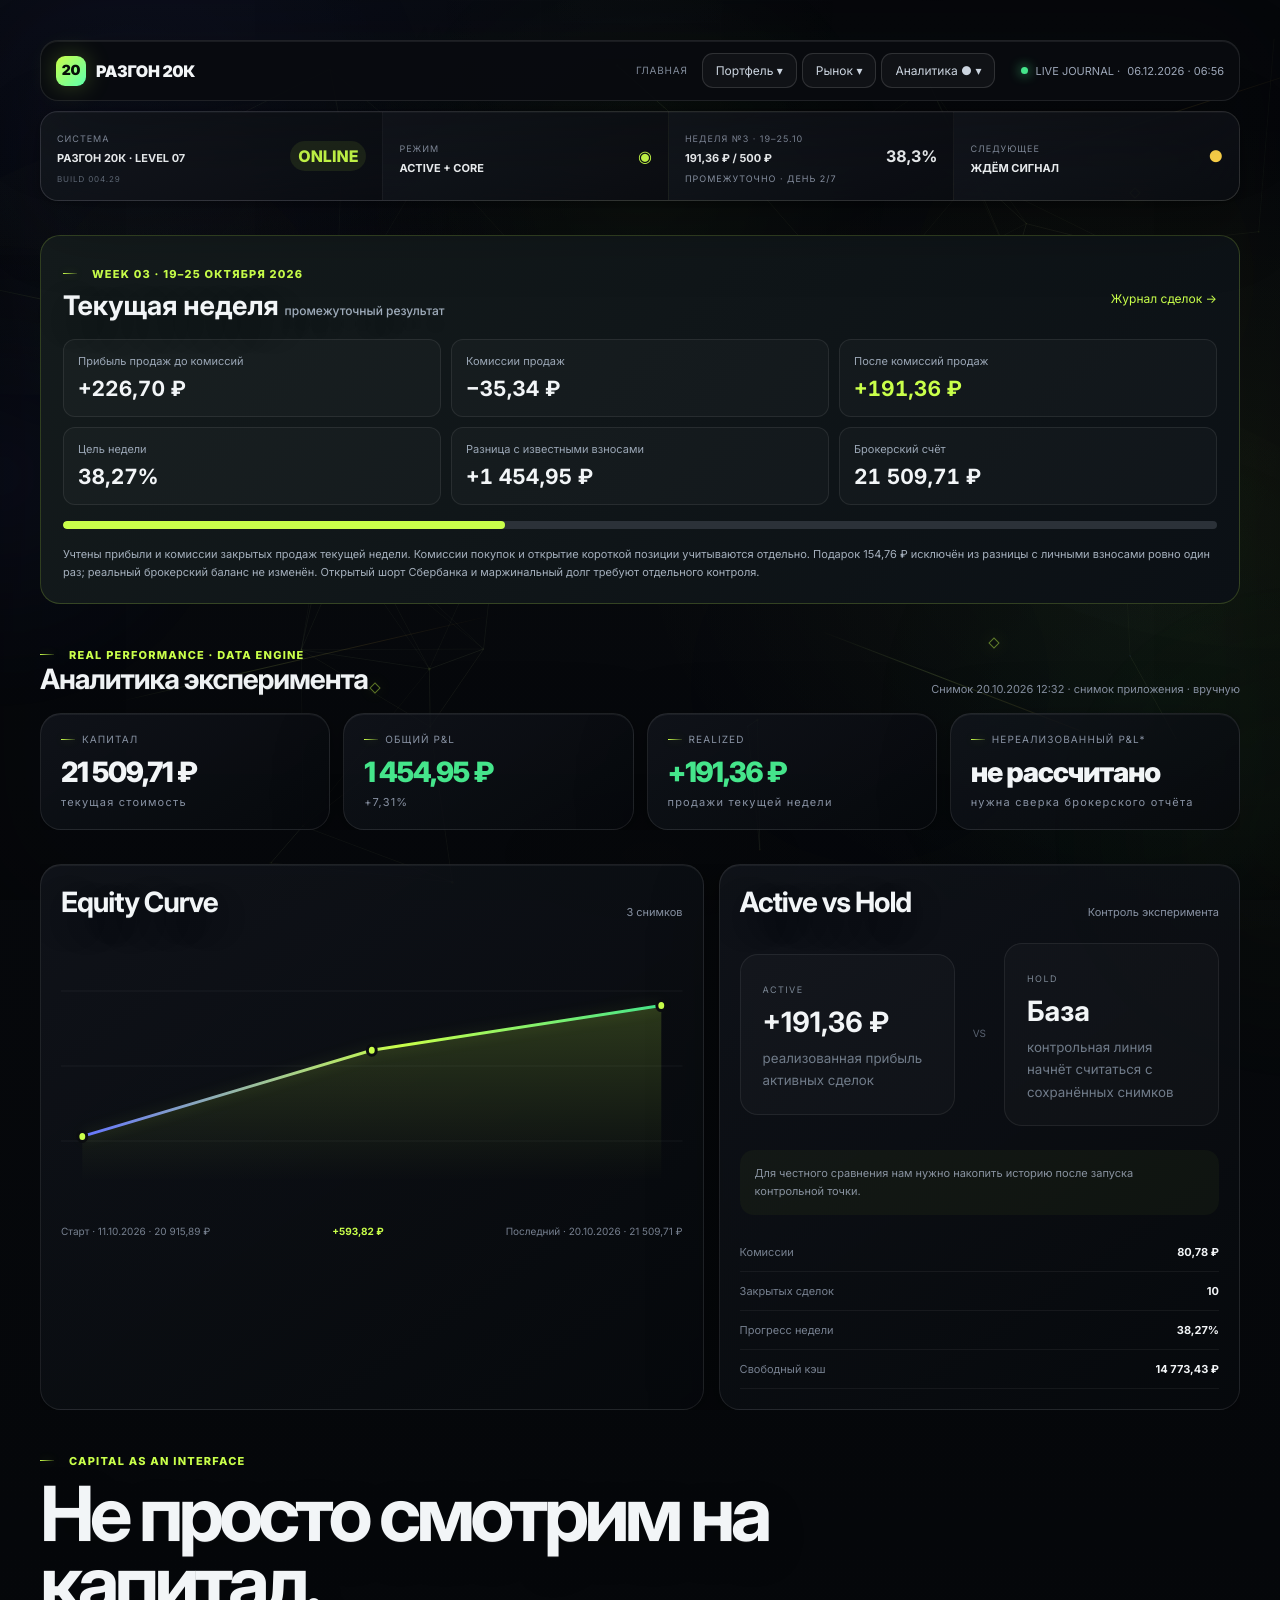
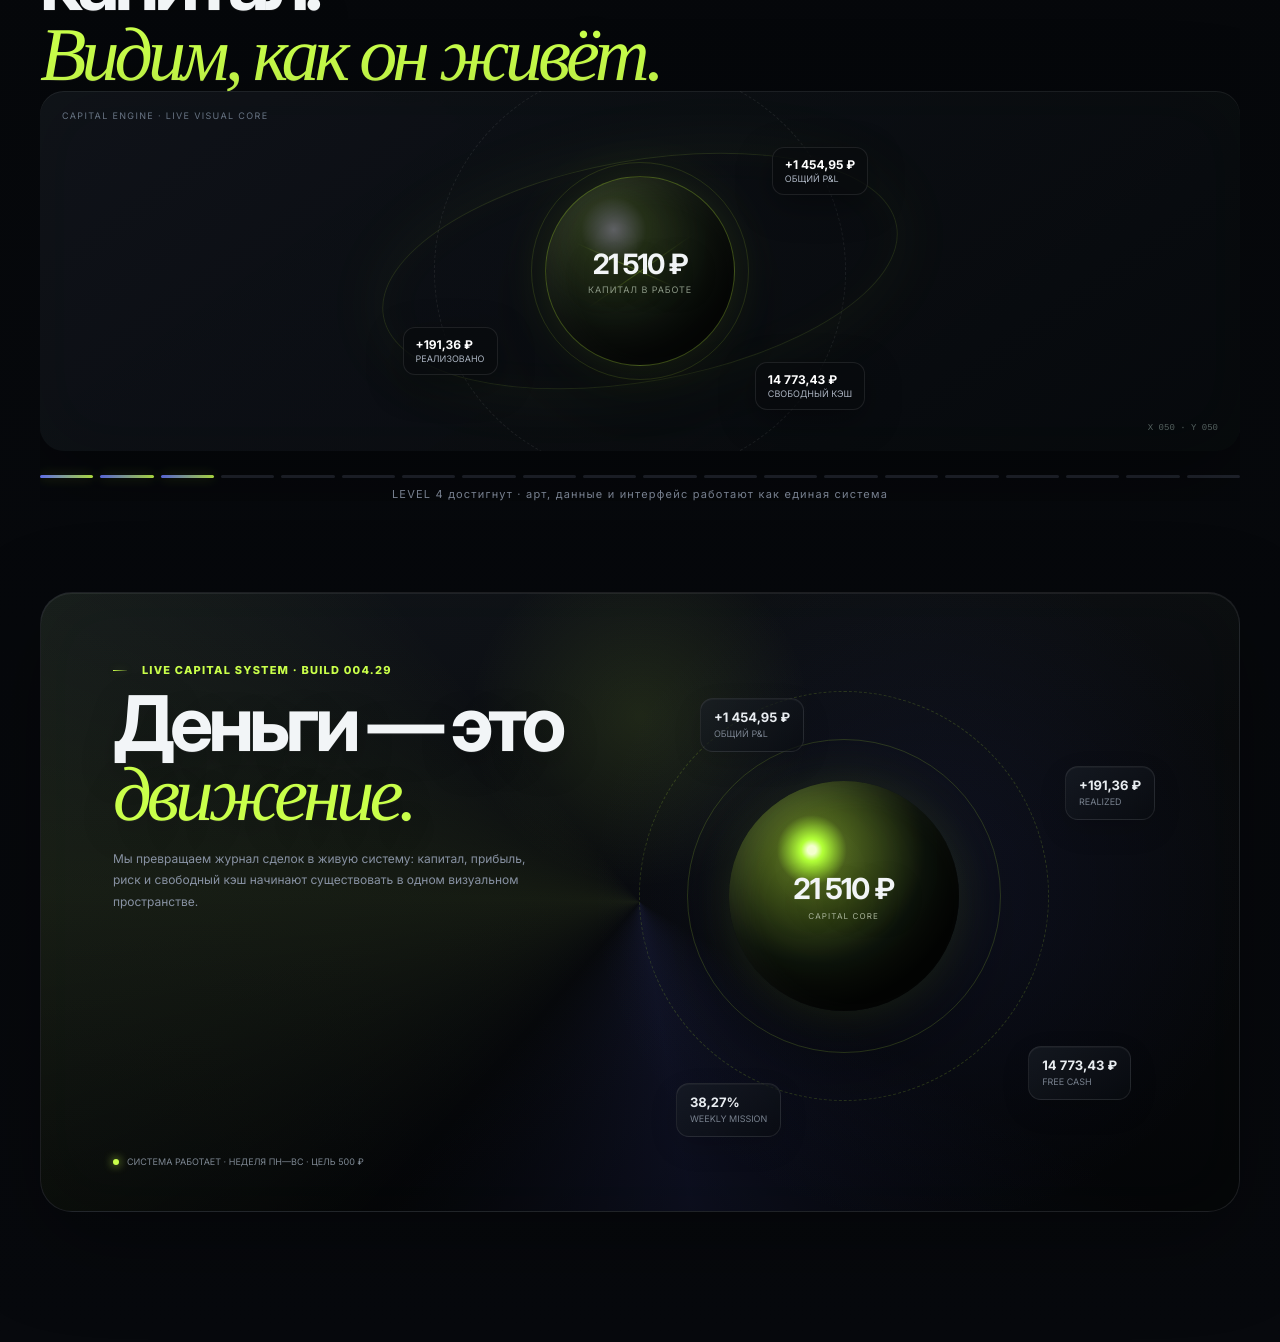
==== commit 6f769a9a: "BUILD 004.29: fix milestones, cache version and stale strategy labels on analytics.html" ====
--- a/analytics.html
+++ b/analytics.html
@@ -1,7 +1,7 @@
 <!doctype html><html lang="ru"><head><meta charset="utf-8"><meta name="viewport" content="width=device-width,initial-scale=1"><meta name="theme-color" content="#06070a"><title>Аналитика · Разгон 20К</title>
-<link rel="stylesheet" href="css/styles.css?v=00415"><link rel="stylesheet" href="css/workspace.css?v=00427"><link rel="stylesheet" href="css/week-audit.css?v=00423"></head><body><canvas id="capitalMesh" aria-hidden="true"></canvas><div class="atmoDecor" aria-hidden="true"><i class="atmoLine al1"></i><i class="atmoLine al2"></i><i class="atmoLine al3"></i><i class="atmoLine al4"></i><i class="atmoGlyph ag1"></i><i class="atmoGlyph ag2"></i><i class="atmoGlyph ag3"></i><i class="atmoGlyph ag4"></i><i class="atmoGlow ago1"></i><i class="atmoGlow ago2"></i><i class="atmoGlow ago3"></i></div><div class="cursorHalo" id="cursorHalo"></div><div class="ambientBeam beamA"></div><div class="ambientBeam beamB"></div><div class="ambientBeam beamC"></div><div class="aurora"></div><div class="orb a"></div><div class="orb b"></div><div class="glassLight gl1"></div><div class="glassLight gl2"></div>
-<div class="wrap"><nav class="nav"><div class="logo"><div class="logoMark">20</div>РАЗГОН 20К</div><div class="siteTabs"><a href="index.html">Dashboard</a><a href="portfolio.html">Портфель</a><a href="trades.html">Сделки</a><a href="radar.html">Радар</a><a class="active" href="analytics.html">Аналитика</a><a href="strategy.html">Стратегия</a></div><div class="live"><i></i> LIVE JOURNAL · <span id="marketClock">06.10.2026</span></div></nav><div class="commandStrip reveal"><div class="cmd"><div><span>СИСТЕМА</span><br><strong>РАЗГОН 20К · LEVEL 07</strong><br><span style="font-size:8px;color:#5f6977">BUILD 004.28</span></div><div class="state">ONLINE</div></div><div class="cmd"><div><span>РЕЖИМ</span><br><strong>ACTIVE + CORE</strong></div><b style="color:var(--lime)">◉</b></div><div class="cmd"><div><span>НЕДЕЛЯ</span><br><strong>191,36 / 500 ₽</strong><br><span>ПН—ВС · ДЕНЬ 2/7</span></div><b>38,3%</b></div><div class="cmd"><div><span>СЛЕДУЮЩЕЕ</span><br><strong>ЖДЁМ СИГНАЛ</strong></div><b style="color:var(--yellow)">●</b></div></div><section class="section reveal"><div class="sectionHead"><div><div class="eyebrow">REAL PERFORMANCE · DATA ENGINE</div><h2>Аналитика эксперимента</h2></div><p id="analyticsUpdated">Последний снимок</p></div><div class="cards analyticsCards"><div class="card"><div class="label">КАПИТАЛ</div><div class="value" data-live="portfolio-total">—</div><div class="mini">текущая стоимость</div></div><div class="card"><div class="label">ОБЩИЙ P&L</div><div class="value green" data-live="portfolio-pnl">—</div><div class="mini" data-live="portfolio-pct">—</div></div><div class="card"><div class="label">REALIZED</div><div class="value green" id="analyticsRealized">—</div><div class="mini">продажи текущей недели</div></div><div class="card"><div class="label">Нереализованный P&L*</div><div class="value" id="analyticsUnrealized">—</div><div class="mini">нужна сверка брокерского отчёта</div></div></div></section>
+<link rel="stylesheet" href="css/styles.css?v=00415"><link rel="stylesheet" href="css/workspace.css?v=00429"><link rel="stylesheet" href="css/week-audit.css?v=00423"></head><body><canvas id="capitalMesh" aria-hidden="true"></canvas><div class="atmoDecor" aria-hidden="true"><i class="atmoLine al1"></i><i class="atmoLine al2"></i><i class="atmoLine al3"></i><i class="atmoLine al4"></i><i class="atmoGlyph ag1"></i><i class="atmoGlyph ag2"></i><i class="atmoGlyph ag3"></i><i class="atmoGlyph ag4"></i><i class="atmoGlow ago1"></i><i class="atmoGlow ago2"></i><i class="atmoGlow ago3"></i></div><div class="cursorHalo" id="cursorHalo"></div><div class="ambientBeam beamA"></div><div class="ambientBeam beamB"></div><div class="ambientBeam beamC"></div><div class="aurora"></div><div class="orb a"></div><div class="orb b"></div><div class="glassLight gl1"></div><div class="glassLight gl2"></div>
+<div class="wrap"><nav class="nav"><div class="logo"><div class="logoMark">20</div>РАЗГОН 20К</div><div class="siteTabs"><a href="index.html">Dashboard</a><a href="portfolio.html">Портфель</a><a href="trades.html">Сделки</a><a href="radar.html">Радар</a><a class="active" href="analytics.html">Аналитика</a><a href="strategy.html">Стратегия</a></div><div class="live"><i></i> LIVE JOURNAL · <span id="marketClock">06.10.2026</span></div></nav><div class="commandStrip reveal"><div class="cmd"><div><span>СИСТЕМА</span><br><strong>РАЗГОН 20К · LEVEL 07</strong><br><span style="font-size:8px;color:#5f6977">BUILD 004.29</span></div><div class="state">ONLINE</div></div><div class="cmd"><div><span>РЕЖИМ</span><br><strong>ACTIVE + CORE</strong></div><b style="color:var(--lime)">◉</b></div><div class="cmd"><div><span>НЕДЕЛЯ</span><br><strong>191,36 / 500 ₽</strong><br><span>ПН—ВС · ДЕНЬ 2/7</span></div><b>38,3%</b></div><div class="cmd"><div><span>СЛЕДУЮЩЕЕ</span><br><strong>ЖДЁМ СИГНАЛ</strong></div><b style="color:var(--yellow)">●</b></div></div><section class="section reveal"><div class="sectionHead"><div><div class="eyebrow">REAL PERFORMANCE · DATA ENGINE</div><h2>Аналитика эксперимента</h2></div><p id="analyticsUpdated">Последний снимок</p></div><div class="cards analyticsCards"><div class="card"><div class="label">КАПИТАЛ</div><div class="value" data-live="portfolio-total">—</div><div class="mini">текущая стоимость</div></div><div class="card"><div class="label">ОБЩИЙ P&L</div><div class="value green" data-live="portfolio-pnl">—</div><div class="mini" data-live="portfolio-pct">—</div></div><div class="card"><div class="label">REALIZED</div><div class="value green" id="analyticsRealized">—</div><div class="mini">продажи текущей недели</div></div><div class="card"><div class="label">Нереализованный P&L*</div><div class="value" id="analyticsUnrealized">—</div><div class="mini">нужна сверка брокерского отчёта</div></div></div></section>
 <section class="section layout analyticsLayout"><div class="card reveal"><div class="sectionHead"><h2>Equity Curve</h2><p id="snapshotCount">0 снимков</p></div><div class="equityChart" id="equityChart"><svg viewBox="0 0 700 260" preserveAspectRatio="none" aria-label="Equity Curve"><defs><linearGradient id="eqLine" x1="0" x2="1"><stop stop-color="#6575ff"/><stop offset=".55" stop-color="#c9ff4a"/><stop offset="1" stop-color="#45e58b"/></linearGradient><linearGradient id="eqArea" x2="0" y2="1"><stop stop-color="#c9ff4a" stop-opacity=".18"/><stop offset="1" stop-color="#c9ff4a" stop-opacity="0"/></linearGradient></defs><g class="chartGrid"><line x1="0" y1="55" x2="700" y2="55"/><line x1="0" y1="130" x2="700" y2="130"/><line x1="0" y1="205" x2="700" y2="205"/></g><path id="equityArea" class="equityArea"></path><path id="equityLine" class="equityLine"></path><g id="equityDots"></g></svg><div class="equityEmpty" id="equityEmpty">История началась. Следующий снимок создаст первый отрезок реальной Equity Curve.</div></div><div class="chartMeta"><span id="equityStart">Старт истории —</span><b id="equityChange">—</b><span id="equityLast">Последний —</span></div></div>
 <div class="card reveal"><div class="sectionHead"><h2>Active vs Hold</h2><p>Контроль эксперимента</p></div><div class="compareEngine"><div class="compareSide"><span>ACTIVE</span><b id="activeResult">—</b><small>реализованная прибыль активных сделок</small></div><div class="versus">VS</div><div class="compareSide"><span>HOLD</span><b id="holdResult">База</b><small>контрольная линия начнёт считаться с сохранённых снимков</small></div></div><div class="compareNote" id="compareNote">Для честного сравнения нам нужно накопить историю после запуска контрольной точки.</div><div class="statRows"><div><span>Комиссии</span><b id="analyticsFees">—</b></div><div><span>Закрытых сделок</span><b id="analyticsTrades">—</b></div><div><span>Прогресс недели</span><b data-live="week-progress">—</b></div><div><span>Свободный кэш</span><b data-live="cash">—</b></div></div></div></section><section class="section reveal"><div class="eyebrow">Capital as an interface</div><h2 class="artTitle">Не просто смотрим на капитал.<br><em>Видим, как он живёт.</em></h2>
 <div class="capitalScene"><div class="sceneLabel">CAPITAL ENGINE · LIVE VISUAL CORE</div><div class="sceneCoords" id="sceneCoords">X 050 · Y 050</div><div class="energyLine" style="transform:rotate(24deg)"></div><div class="energyLine" style="transform:rotate(145deg)"></div><div class="capitalCore"><div><b>21 510 ₽</b><small>КАПИТАЛ В РАБОТЕ</small></div></div><div class="satellite sat1"><b>+1 015,89 ₽</b>ОБЩИЙ P&L</div><div class="satellite sat2"><b>+191,36 ₽</b>РЕАЛИЗОВАНО</div><div class="satellite sat3"><b>уточняется</b>СВОБОДНЫЙ КЭШ</div></div>
-<div class="levelRail" aria-label="progress to level 3"><i class="on"></i><i class="on"></i><i style="background:linear-gradient(90deg,#6878ff,var(--lime));box-shadow:0 0 12px rgba(201,255,74,.25)"></i><i></i><i></i><i></i><i></i><i></i><i></i><i></i><i></i><i></i><i></i><i></i><i></i><i></i><i></i><i></i><i></i><i></i></div><div class="mini" style="text-align:center;margin-top:9px">LEVEL 4 достигнут · арт, данные и интерфейс работают как единая система</div></section><section class="flowSection reveal" id="capitalFlow"><div class="flowCopy"><div class="eyebrow">LIVE CAPITAL SYSTEM · BUILD 004.28</div><h2>Деньги — это<br><em>движение.</em></h2><p>Мы превращаем журнал сделок в живую систему: капитал, прибыль, риск и свободный кэш начинают существовать в одном визуальном пространстве.</p></div><div class="flowStage"><div class="flowOrb" id="flowOrb"><div><b>21 510 ₽</b><small>CAPITAL CORE</small></div></div><div class="flowMetric fm1"><b>+1 015,89 ₽</b>ОБЩИЙ P&L</div><div class="flowMetric fm2"><b>+191,36 ₽</b>REALIZED</div><div class="flowMetric fm3"><b>уточняется</b>FREE CASH</div><div class="flowMetric fm4"><b>38,27%</b>WEEKLY MISSION</div></div><div class="flowStatus"><i></i> СИСТЕМА РАБОТАЕТ · НЕДЕЛЯ ПН—ВС · ЦЕЛЬ 500 ₽</div></section></div><script src="js/data.js?v=00427" defer></script><script src="js/companies.js?v=00415" defer></script><script src="js/app.js?v=00427" defer></script><script src="js/workspace.js?v=00419" defer></script><script src="js/week-audit.js?v=00427" defer></script></body></html>+<div class="levelRail" aria-label="progress to level 3"><i class="on"></i><i class="on"></i><i style="background:linear-gradient(90deg,#6878ff,var(--lime));box-shadow:0 0 12px rgba(201,255,74,.25)"></i><i></i><i></i><i></i><i></i><i></i><i></i><i></i><i></i><i></i><i></i><i></i><i></i><i></i><i></i><i></i><i></i><i></i></div><div class="mini" style="text-align:center;margin-top:9px">LEVEL 4 достигнут · арт, данные и интерфейс работают как единая система</div></section><section class="flowSection reveal" id="capitalFlow"><div class="flowCopy"><div class="eyebrow">LIVE CAPITAL SYSTEM · BUILD 004.29</div><h2>Деньги — это<br><em>движение.</em></h2><p>Мы превращаем журнал сделок в живую систему: капитал, прибыль, риск и свободный кэш начинают существовать в одном визуальном пространстве.</p></div><div class="flowStage"><div class="flowOrb" id="flowOrb"><div><b>21 510 ₽</b><small>CAPITAL CORE</small></div></div><div class="flowMetric fm1"><b>+1 015,89 ₽</b>ОБЩИЙ P&L</div><div class="flowMetric fm2"><b>+191,36 ₽</b>REALIZED</div><div class="flowMetric fm3"><b>уточняется</b>FREE CASH</div><div class="flowMetric fm4"><b>38,27%</b>WEEKLY MISSION</div></div><div class="flowStatus"><i></i> СИСТЕМА РАБОТАЕТ · НЕДЕЛЯ ПН—ВС · ЦЕЛЬ 500 ₽</div></section></div><script src="js/data.js?v=00429" defer></script><script src="js/companies.js?v=00415" defer></script><script src="js/app.js?v=00429" defer></script><script src="js/workspace.js?v=00419" defer></script><script src="js/week-audit.js?v=00429" defer></script></body></html>
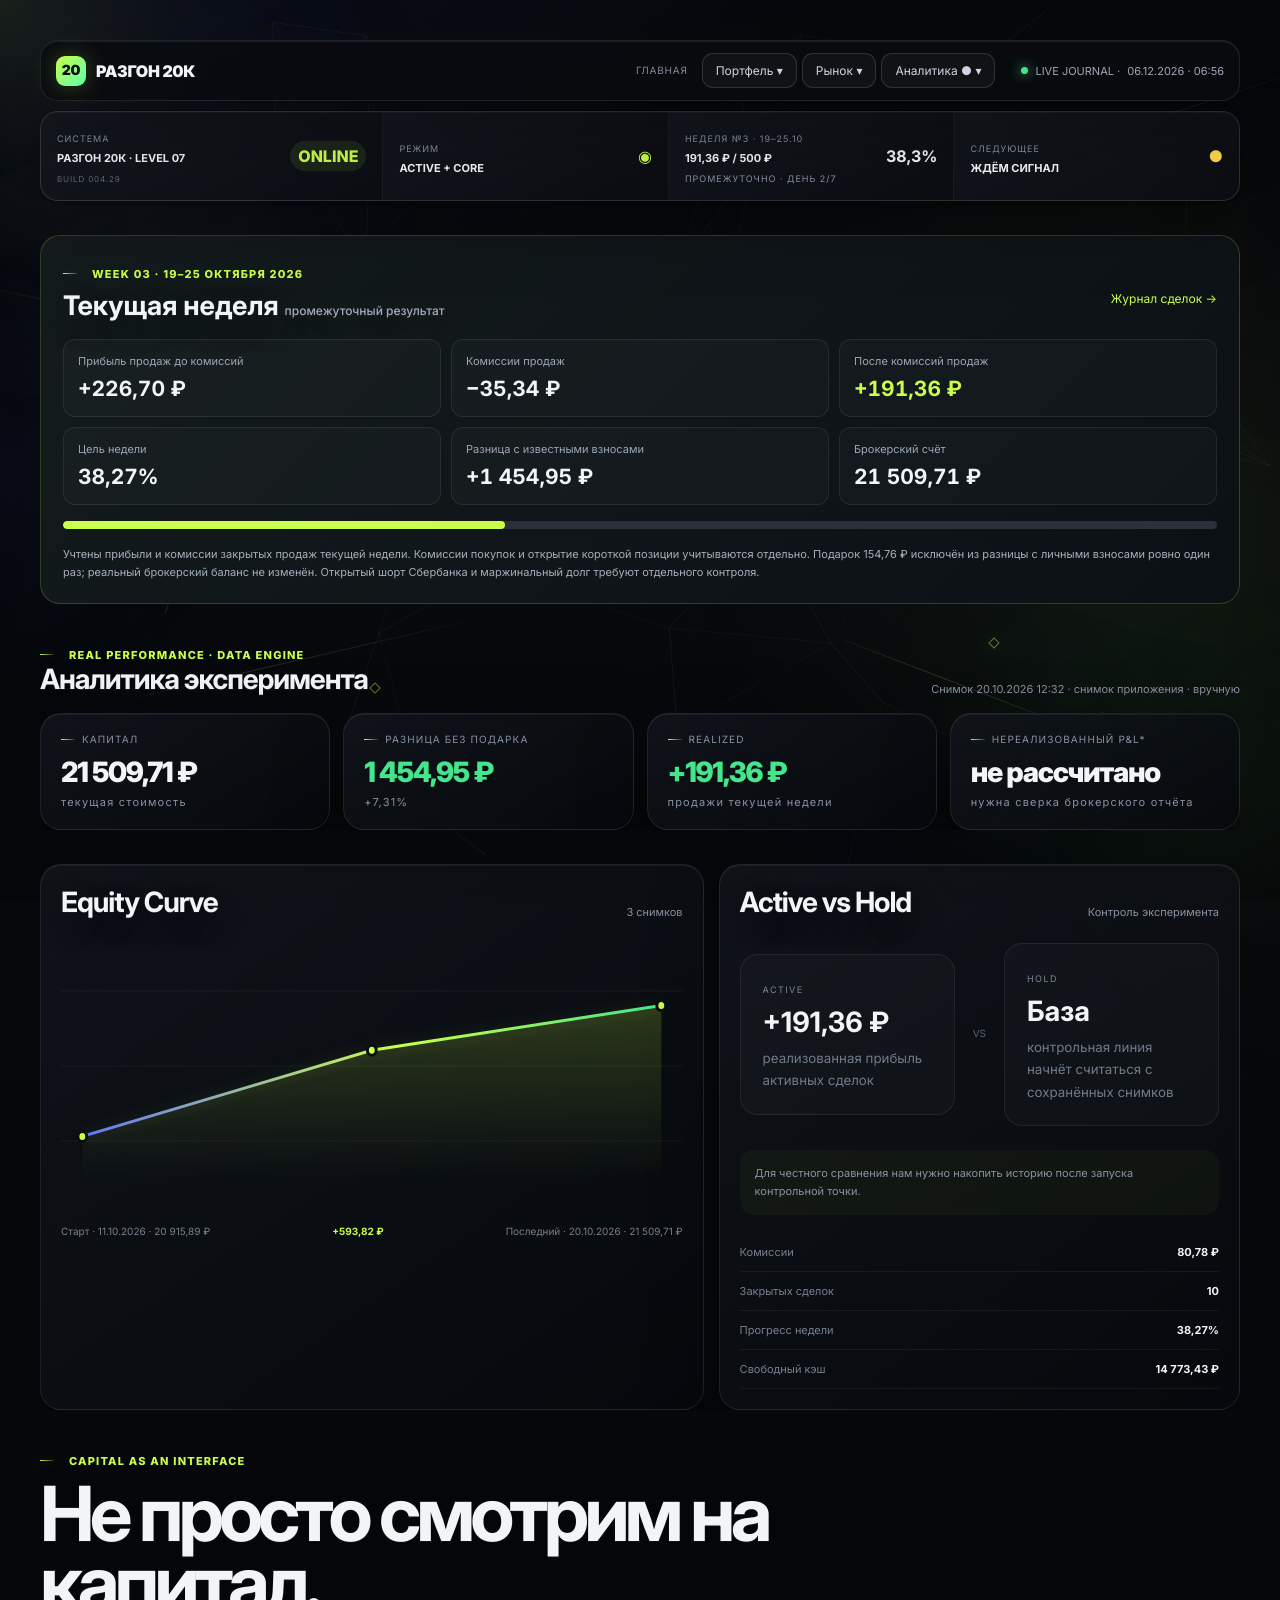
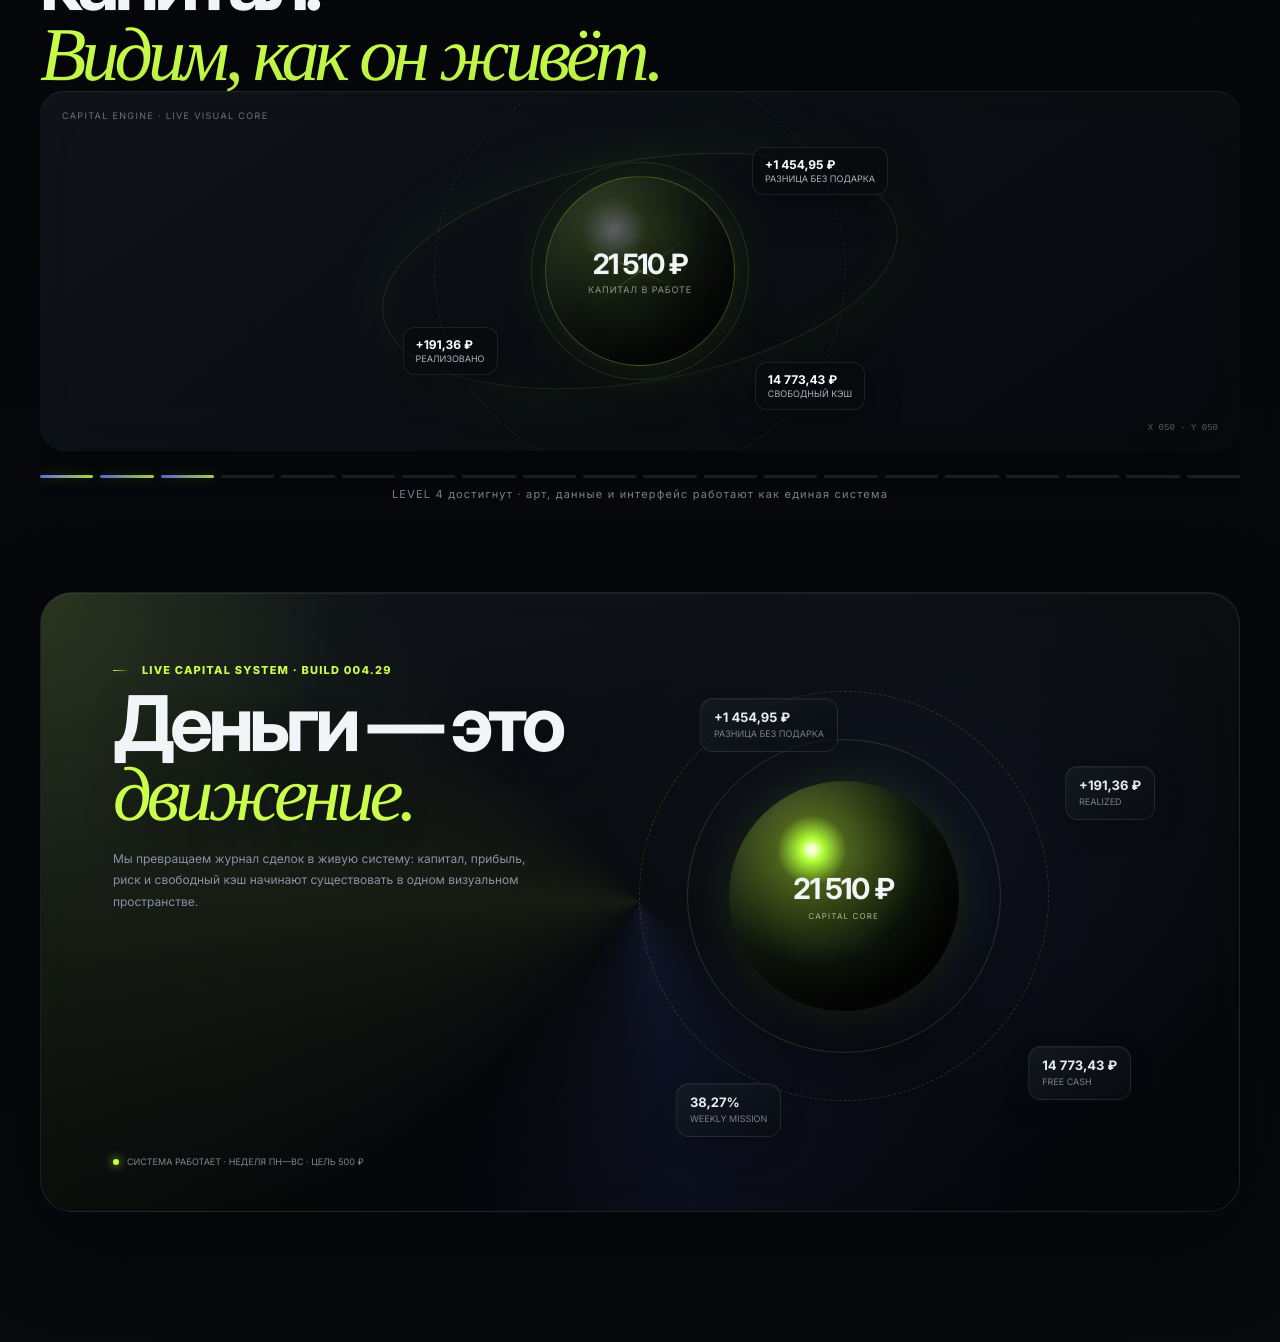
==== commit 5305fd07: "BUILD 004.29: correct fallback UI text and risk messaging" ====
--- a/analytics.html
+++ b/analytics.html
@@ -1,7 +1,7 @@
 <!doctype html><html lang="ru"><head><meta charset="utf-8"><meta name="viewport" content="width=device-width,initial-scale=1"><meta name="theme-color" content="#06070a"><title>Аналитика · Разгон 20К</title>
 <link rel="stylesheet" href="css/styles.css?v=00415"><link rel="stylesheet" href="css/workspace.css?v=00429"><link rel="stylesheet" href="css/week-audit.css?v=00423"></head><body><canvas id="capitalMesh" aria-hidden="true"></canvas><div class="atmoDecor" aria-hidden="true"><i class="atmoLine al1"></i><i class="atmoLine al2"></i><i class="atmoLine al3"></i><i class="atmoLine al4"></i><i class="atmoGlyph ag1"></i><i class="atmoGlyph ag2"></i><i class="atmoGlyph ag3"></i><i class="atmoGlyph ag4"></i><i class="atmoGlow ago1"></i><i class="atmoGlow ago2"></i><i class="atmoGlow ago3"></i></div><div class="cursorHalo" id="cursorHalo"></div><div class="ambientBeam beamA"></div><div class="ambientBeam beamB"></div><div class="ambientBeam beamC"></div><div class="aurora"></div><div class="orb a"></div><div class="orb b"></div><div class="glassLight gl1"></div><div class="glassLight gl2"></div>
-<div class="wrap"><nav class="nav"><div class="logo"><div class="logoMark">20</div>РАЗГОН 20К</div><div class="siteTabs"><a href="index.html">Dashboard</a><a href="portfolio.html">Портфель</a><a href="trades.html">Сделки</a><a href="radar.html">Радар</a><a class="active" href="analytics.html">Аналитика</a><a href="strategy.html">Стратегия</a></div><div class="live"><i></i> LIVE JOURNAL · <span id="marketClock">06.10.2026</span></div></nav><div class="commandStrip reveal"><div class="cmd"><div><span>СИСТЕМА</span><br><strong>РАЗГОН 20К · LEVEL 07</strong><br><span style="font-size:8px;color:#5f6977">BUILD 004.29</span></div><div class="state">ONLINE</div></div><div class="cmd"><div><span>РЕЖИМ</span><br><strong>ACTIVE + CORE</strong></div><b style="color:var(--lime)">◉</b></div><div class="cmd"><div><span>НЕДЕЛЯ</span><br><strong>191,36 / 500 ₽</strong><br><span>ПН—ВС · ДЕНЬ 2/7</span></div><b>38,3%</b></div><div class="cmd"><div><span>СЛЕДУЮЩЕЕ</span><br><strong>ЖДЁМ СИГНАЛ</strong></div><b style="color:var(--yellow)">●</b></div></div><section class="section reveal"><div class="sectionHead"><div><div class="eyebrow">REAL PERFORMANCE · DATA ENGINE</div><h2>Аналитика эксперимента</h2></div><p id="analyticsUpdated">Последний снимок</p></div><div class="cards analyticsCards"><div class="card"><div class="label">КАПИТАЛ</div><div class="value" data-live="portfolio-total">—</div><div class="mini">текущая стоимость</div></div><div class="card"><div class="label">ОБЩИЙ P&L</div><div class="value green" data-live="portfolio-pnl">—</div><div class="mini" data-live="portfolio-pct">—</div></div><div class="card"><div class="label">REALIZED</div><div class="value green" id="analyticsRealized">—</div><div class="mini">продажи текущей недели</div></div><div class="card"><div class="label">Нереализованный P&L*</div><div class="value" id="analyticsUnrealized">—</div><div class="mini">нужна сверка брокерского отчёта</div></div></div></section>
+<div class="wrap"><nav class="nav"><div class="logo"><div class="logoMark">20</div>РАЗГОН 20К</div><div class="siteTabs"><a href="index.html">Dashboard</a><a href="portfolio.html">Портфель</a><a href="trades.html">Сделки</a><a href="radar.html">Радар</a><a class="active" href="analytics.html">Аналитика</a><a href="strategy.html">Стратегия</a></div><div class="live"><i></i> LIVE JOURNAL · <span id="marketClock">06.10.2026</span></div></nav><div class="commandStrip reveal"><div class="cmd"><div><span>СИСТЕМА</span><br><strong>РАЗГОН 20К · LEVEL 07</strong><br><span style="font-size:8px;color:#5f6977">BUILD 004.29</span></div><div class="state">ONLINE</div></div><div class="cmd"><div><span>РЕЖИМ</span><br><strong>ACTIVE + CORE</strong></div><b style="color:var(--lime)">◉</b></div><div class="cmd"><div><span>НЕДЕЛЯ</span><br><strong>191,36 / 500 ₽</strong><br><span>ПН—ВС · ДЕНЬ 2/7</span></div><b>38,3%</b></div><div class="cmd"><div><span>СЛЕДУЮЩЕЕ</span><br><strong>ЖДЁМ СИГНАЛ</strong></div><b style="color:var(--yellow)">●</b></div></div><section class="section reveal"><div class="sectionHead"><div><div class="eyebrow">REAL PERFORMANCE · DATA ENGINE</div><h2>Аналитика эксперимента</h2></div><p id="analyticsUpdated">Последний снимок</p></div><div class="cards analyticsCards"><div class="card"><div class="label">КАПИТАЛ</div><div class="value" data-live="portfolio-total">—</div><div class="mini">текущая стоимость</div></div><div class="card"><div class="label">РАЗНИЦА БЕЗ ПОДАРКА</div><div class="value green" data-live="portfolio-pnl">—</div><div class="mini" data-live="portfolio-pct">—</div></div><div class="card"><div class="label">REALIZED</div><div class="value green" id="analyticsRealized">—</div><div class="mini">продажи текущей недели</div></div><div class="card"><div class="label">Нереализованный P&L*</div><div class="value" id="analyticsUnrealized">—</div><div class="mini">нужна сверка брокерского отчёта</div></div></div></section>
 <section class="section layout analyticsLayout"><div class="card reveal"><div class="sectionHead"><h2>Equity Curve</h2><p id="snapshotCount">0 снимков</p></div><div class="equityChart" id="equityChart"><svg viewBox="0 0 700 260" preserveAspectRatio="none" aria-label="Equity Curve"><defs><linearGradient id="eqLine" x1="0" x2="1"><stop stop-color="#6575ff"/><stop offset=".55" stop-color="#c9ff4a"/><stop offset="1" stop-color="#45e58b"/></linearGradient><linearGradient id="eqArea" x2="0" y2="1"><stop stop-color="#c9ff4a" stop-opacity=".18"/><stop offset="1" stop-color="#c9ff4a" stop-opacity="0"/></linearGradient></defs><g class="chartGrid"><line x1="0" y1="55" x2="700" y2="55"/><line x1="0" y1="130" x2="700" y2="130"/><line x1="0" y1="205" x2="700" y2="205"/></g><path id="equityArea" class="equityArea"></path><path id="equityLine" class="equityLine"></path><g id="equityDots"></g></svg><div class="equityEmpty" id="equityEmpty">История началась. Следующий снимок создаст первый отрезок реальной Equity Curve.</div></div><div class="chartMeta"><span id="equityStart">Старт истории —</span><b id="equityChange">—</b><span id="equityLast">Последний —</span></div></div>
 <div class="card reveal"><div class="sectionHead"><h2>Active vs Hold</h2><p>Контроль эксперимента</p></div><div class="compareEngine"><div class="compareSide"><span>ACTIVE</span><b id="activeResult">—</b><small>реализованная прибыль активных сделок</small></div><div class="versus">VS</div><div class="compareSide"><span>HOLD</span><b id="holdResult">База</b><small>контрольная линия начнёт считаться с сохранённых снимков</small></div></div><div class="compareNote" id="compareNote">Для честного сравнения нам нужно накопить историю после запуска контрольной точки.</div><div class="statRows"><div><span>Комиссии</span><b id="analyticsFees">—</b></div><div><span>Закрытых сделок</span><b id="analyticsTrades">—</b></div><div><span>Прогресс недели</span><b data-live="week-progress">—</b></div><div><span>Свободный кэш</span><b data-live="cash">—</b></div></div></div></section><section class="section reveal"><div class="eyebrow">Capital as an interface</div><h2 class="artTitle">Не просто смотрим на капитал.<br><em>Видим, как он живёт.</em></h2>
-<div class="capitalScene"><div class="sceneLabel">CAPITAL ENGINE · LIVE VISUAL CORE</div><div class="sceneCoords" id="sceneCoords">X 050 · Y 050</div><div class="energyLine" style="transform:rotate(24deg)"></div><div class="energyLine" style="transform:rotate(145deg)"></div><div class="capitalCore"><div><b>21 510 ₽</b><small>КАПИТАЛ В РАБОТЕ</small></div></div><div class="satellite sat1"><b>+1 015,89 ₽</b>ОБЩИЙ P&L</div><div class="satellite sat2"><b>+191,36 ₽</b>РЕАЛИЗОВАНО</div><div class="satellite sat3"><b>уточняется</b>СВОБОДНЫЙ КЭШ</div></div>
-<div class="levelRail" aria-label="progress to level 3"><i class="on"></i><i class="on"></i><i style="background:linear-gradient(90deg,#6878ff,var(--lime));box-shadow:0 0 12px rgba(201,255,74,.25)"></i><i></i><i></i><i></i><i></i><i></i><i></i><i></i><i></i><i></i><i></i><i></i><i></i><i></i><i></i><i></i><i></i><i></i></div><div class="mini" style="text-align:center;margin-top:9px">LEVEL 4 достигнут · арт, данные и интерфейс работают как единая система</div></section><section class="flowSection reveal" id="capitalFlow"><div class="flowCopy"><div class="eyebrow">LIVE CAPITAL SYSTEM · BUILD 004.29</div><h2>Деньги — это<br><em>движение.</em></h2><p>Мы превращаем журнал сделок в живую систему: капитал, прибыль, риск и свободный кэш начинают существовать в одном визуальном пространстве.</p></div><div class="flowStage"><div class="flowOrb" id="flowOrb"><div><b>21 510 ₽</b><small>CAPITAL CORE</small></div></div><div class="flowMetric fm1"><b>+1 015,89 ₽</b>ОБЩИЙ P&L</div><div class="flowMetric fm2"><b>+191,36 ₽</b>REALIZED</div><div class="flowMetric fm3"><b>уточняется</b>FREE CASH</div><div class="flowMetric fm4"><b>38,27%</b>WEEKLY MISSION</div></div><div class="flowStatus"><i></i> СИСТЕМА РАБОТАЕТ · НЕДЕЛЯ ПН—ВС · ЦЕЛЬ 500 ₽</div></section></div><script src="js/data.js?v=00429" defer></script><script src="js/companies.js?v=00415" defer></script><script src="js/app.js?v=00429" defer></script><script src="js/workspace.js?v=00419" defer></script><script src="js/week-audit.js?v=00429" defer></script></body></html>+<div class="capitalScene"><div class="sceneLabel">CAPITAL ENGINE · LIVE VISUAL CORE</div><div class="sceneCoords" id="sceneCoords">X 050 · Y 050</div><div class="energyLine" style="transform:rotate(24deg)"></div><div class="energyLine" style="transform:rotate(145deg)"></div><div class="capitalCore"><div><b>21 510 ₽</b><small>КАПИТАЛ В РАБОТЕ</small></div></div><div class="satellite sat1"><b>+1 454,95 ₽</b>РАЗНИЦА БЕЗ ПОДАРКА</div><div class="satellite sat2"><b>+191,36 ₽</b>РЕАЛИЗОВАНО</div><div class="satellite sat3"><b>уточняется</b>СВОБОДНЫЙ КЭШ</div></div>
+<div class="levelRail" aria-label="progress to level 3"><i class="on"></i><i class="on"></i><i style="background:linear-gradient(90deg,#6878ff,var(--lime));box-shadow:0 0 12px rgba(201,255,74,.25)"></i><i></i><i></i><i></i><i></i><i></i><i></i><i></i><i></i><i></i><i></i><i></i><i></i><i></i><i></i><i></i><i></i><i></i></div><div class="mini" style="text-align:center;margin-top:9px">LEVEL 4 достигнут · арт, данные и интерфейс работают как единая система</div></section><section class="flowSection reveal" id="capitalFlow"><div class="flowCopy"><div class="eyebrow">LIVE CAPITAL SYSTEM · BUILD 004.29</div><h2>Деньги — это<br><em>движение.</em></h2><p>Мы превращаем журнал сделок в живую систему: капитал, прибыль, риск и свободный кэш начинают существовать в одном визуальном пространстве.</p></div><div class="flowStage"><div class="flowOrb" id="flowOrb"><div><b>21 510 ₽</b><small>CAPITAL CORE</small></div></div><div class="flowMetric fm1"><b>+1 454,95 ₽</b>РАЗНИЦА БЕЗ ПОДАРКА</div><div class="flowMetric fm2"><b>+191,36 ₽</b>REALIZED</div><div class="flowMetric fm3"><b>уточняется</b>FREE CASH</div><div class="flowMetric fm4"><b>38,27%</b>WEEKLY MISSION</div></div><div class="flowStatus"><i></i> СИСТЕМА РАБОТАЕТ · НЕДЕЛЯ ПН—ВС · ЦЕЛЬ 500 ₽</div></section></div><script src="js/data.js?v=00429" defer></script><script src="js/companies.js?v=00415" defer></script><script src="js/app.js?v=00429" defer></script><script src="js/workspace.js?v=00419" defer></script><script src="js/week-audit.js?v=00429" defer></script></body></html>
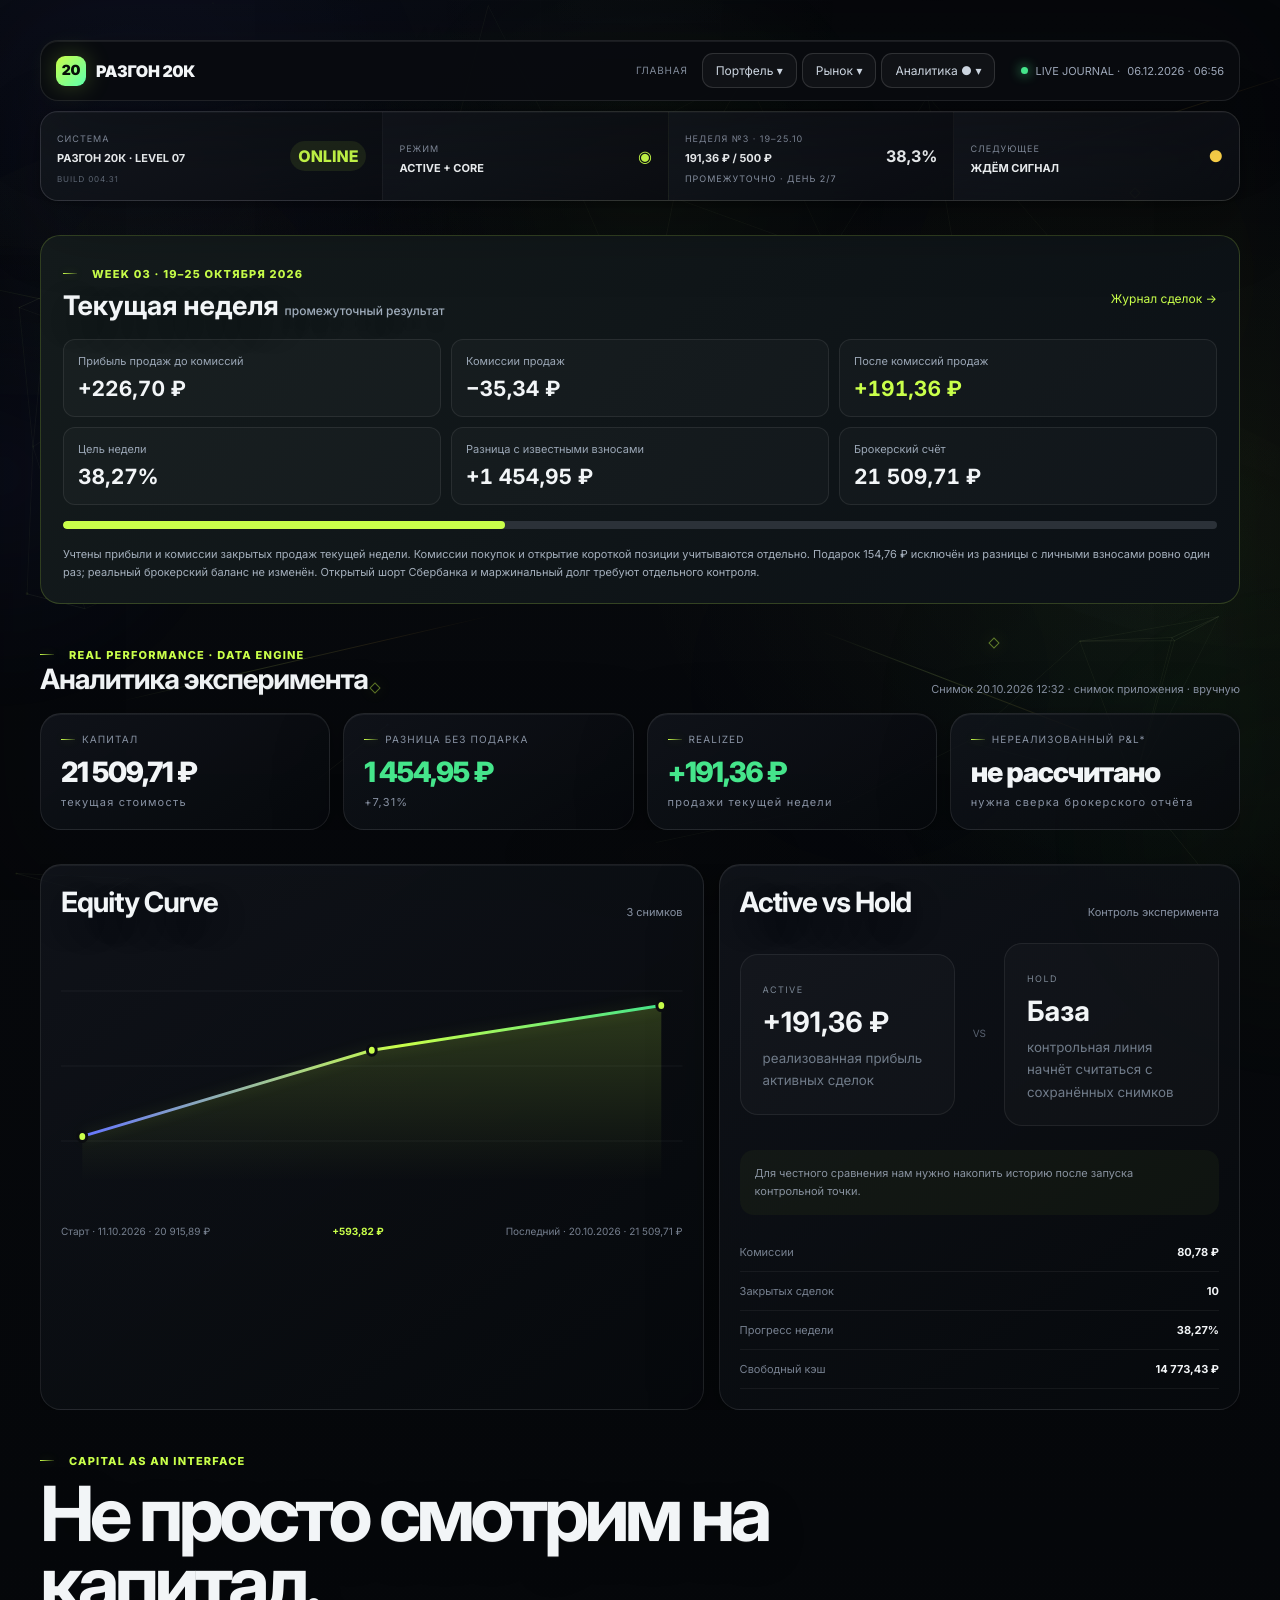
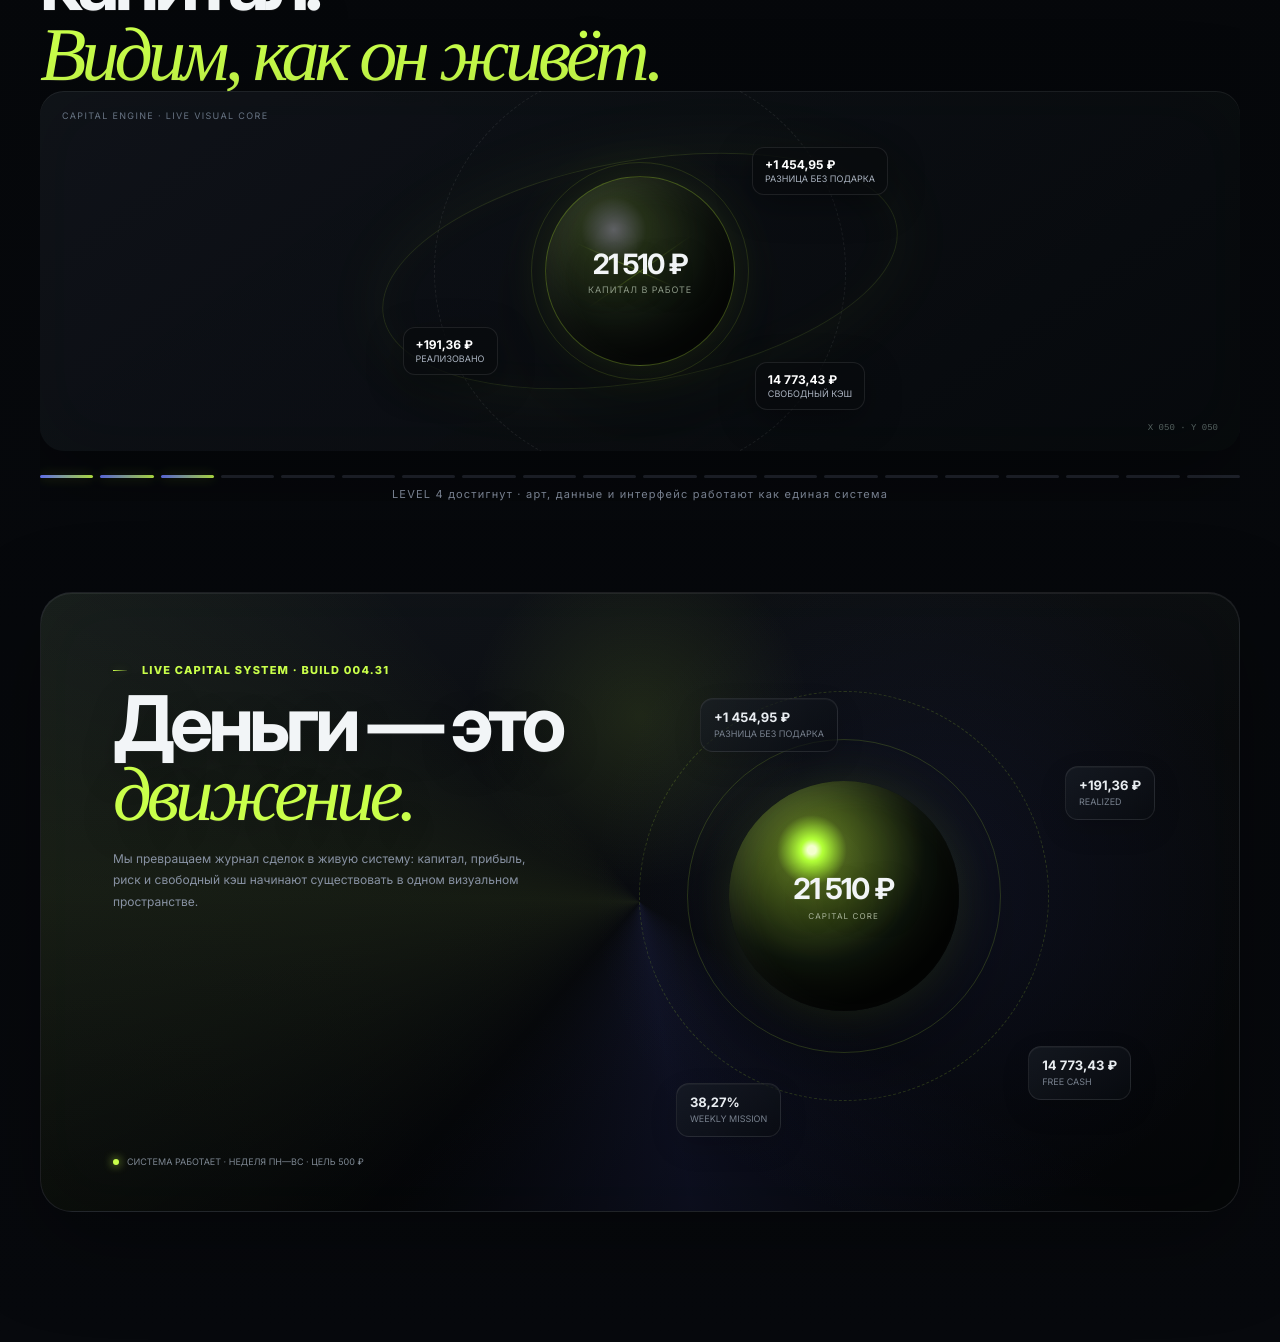
==== commit 3e5b2d90: "BUILD 004.31: force cache refresh and synchronize runtime build labels" ====
--- a/analytics.html
+++ b/analytics.html
@@ -1,7 +1,7 @@
 <!doctype html><html lang="ru"><head><meta charset="utf-8"><meta name="viewport" content="width=device-width,initial-scale=1"><meta name="theme-color" content="#06070a"><title>Аналитика · Разгон 20К</title>
-<link rel="stylesheet" href="css/styles.css?v=00415"><link rel="stylesheet" href="css/workspace.css?v=00429"><link rel="stylesheet" href="css/week-audit.css?v=00423"></head><body><canvas id="capitalMesh" aria-hidden="true"></canvas><div class="atmoDecor" aria-hidden="true"><i class="atmoLine al1"></i><i class="atmoLine al2"></i><i class="atmoLine al3"></i><i class="atmoLine al4"></i><i class="atmoGlyph ag1"></i><i class="atmoGlyph ag2"></i><i class="atmoGlyph ag3"></i><i class="atmoGlyph ag4"></i><i class="atmoGlow ago1"></i><i class="atmoGlow ago2"></i><i class="atmoGlow ago3"></i></div><div class="cursorHalo" id="cursorHalo"></div><div class="ambientBeam beamA"></div><div class="ambientBeam beamB"></div><div class="ambientBeam beamC"></div><div class="aurora"></div><div class="orb a"></div><div class="orb b"></div><div class="glassLight gl1"></div><div class="glassLight gl2"></div>
-<div class="wrap"><nav class="nav"><div class="logo"><div class="logoMark">20</div>РАЗГОН 20К</div><div class="siteTabs"><a href="index.html">Dashboard</a><a href="portfolio.html">Портфель</a><a href="trades.html">Сделки</a><a href="radar.html">Радар</a><a class="active" href="analytics.html">Аналитика</a><a href="strategy.html">Стратегия</a></div><div class="live"><i></i> LIVE JOURNAL · <span id="marketClock">06.10.2026</span></div></nav><div class="commandStrip reveal"><div class="cmd"><div><span>СИСТЕМА</span><br><strong>РАЗГОН 20К · LEVEL 07</strong><br><span style="font-size:8px;color:#5f6977">BUILD 004.29</span></div><div class="state">ONLINE</div></div><div class="cmd"><div><span>РЕЖИМ</span><br><strong>ACTIVE + CORE</strong></div><b style="color:var(--lime)">◉</b></div><div class="cmd"><div><span>НЕДЕЛЯ</span><br><strong>191,36 / 500 ₽</strong><br><span>ПН—ВС · ДЕНЬ 2/7</span></div><b>38,3%</b></div><div class="cmd"><div><span>СЛЕДУЮЩЕЕ</span><br><strong>ЖДЁМ СИГНАЛ</strong></div><b style="color:var(--yellow)">●</b></div></div><section class="section reveal"><div class="sectionHead"><div><div class="eyebrow">REAL PERFORMANCE · DATA ENGINE</div><h2>Аналитика эксперимента</h2></div><p id="analyticsUpdated">Последний снимок</p></div><div class="cards analyticsCards"><div class="card"><div class="label">КАПИТАЛ</div><div class="value" data-live="portfolio-total">—</div><div class="mini">текущая стоимость</div></div><div class="card"><div class="label">РАЗНИЦА БЕЗ ПОДАРКА</div><div class="value green" data-live="portfolio-pnl">—</div><div class="mini" data-live="portfolio-pct">—</div></div><div class="card"><div class="label">REALIZED</div><div class="value green" id="analyticsRealized">—</div><div class="mini">продажи текущей недели</div></div><div class="card"><div class="label">Нереализованный P&L*</div><div class="value" id="analyticsUnrealized">—</div><div class="mini">нужна сверка брокерского отчёта</div></div></div></section>
+<link rel="stylesheet" href="css/styles.css?v=00415"><link rel="stylesheet" href="css/workspace.css?v=00431"><link rel="stylesheet" href="css/week-audit.css?v=00423"></head><body><canvas id="capitalMesh" aria-hidden="true"></canvas><div class="atmoDecor" aria-hidden="true"><i class="atmoLine al1"></i><i class="atmoLine al2"></i><i class="atmoLine al3"></i><i class="atmoLine al4"></i><i class="atmoGlyph ag1"></i><i class="atmoGlyph ag2"></i><i class="atmoGlyph ag3"></i><i class="atmoGlyph ag4"></i><i class="atmoGlow ago1"></i><i class="atmoGlow ago2"></i><i class="atmoGlow ago3"></i></div><div class="cursorHalo" id="cursorHalo"></div><div class="ambientBeam beamA"></div><div class="ambientBeam beamB"></div><div class="ambientBeam beamC"></div><div class="aurora"></div><div class="orb a"></div><div class="orb b"></div><div class="glassLight gl1"></div><div class="glassLight gl2"></div>
+<div class="wrap"><nav class="nav"><div class="logo"><div class="logoMark">20</div>РАЗГОН 20К</div><div class="siteTabs"><a href="index.html">Dashboard</a><a href="portfolio.html">Портфель</a><a href="trades.html">Сделки</a><a href="radar.html">Радар</a><a class="active" href="analytics.html">Аналитика</a><a href="strategy.html">Стратегия</a></div><div class="live"><i></i> LIVE JOURNAL · <span id="marketClock">06.10.2026</span></div></nav><div class="commandStrip reveal"><div class="cmd"><div><span>СИСТЕМА</span><br><strong>РАЗГОН 20К · LEVEL 07</strong><br><span style="font-size:8px;color:#5f6977">BUILD 004.31</span></div><div class="state">ONLINE</div></div><div class="cmd"><div><span>РЕЖИМ</span><br><strong>ACTIVE + CORE</strong></div><b style="color:var(--lime)">◉</b></div><div class="cmd"><div><span>НЕДЕЛЯ</span><br><strong>191,36 / 500 ₽</strong><br><span>ПН—ВС · ДЕНЬ 2/7</span></div><b>38,3%</b></div><div class="cmd"><div><span>СЛЕДУЮЩЕЕ</span><br><strong>ЖДЁМ СИГНАЛ</strong></div><b style="color:var(--yellow)">●</b></div></div><section class="section reveal"><div class="sectionHead"><div><div class="eyebrow">REAL PERFORMANCE · DATA ENGINE</div><h2>Аналитика эксперимента</h2></div><p id="analyticsUpdated">Последний снимок</p></div><div class="cards analyticsCards"><div class="card"><div class="label">КАПИТАЛ</div><div class="value" data-live="portfolio-total">—</div><div class="mini">текущая стоимость</div></div><div class="card"><div class="label">РАЗНИЦА БЕЗ ПОДАРКА</div><div class="value green" data-live="portfolio-pnl">—</div><div class="mini" data-live="portfolio-pct">—</div></div><div class="card"><div class="label">REALIZED</div><div class="value green" id="analyticsRealized">—</div><div class="mini">продажи текущей недели</div></div><div class="card"><div class="label">Нереализованный P&L*</div><div class="value" id="analyticsUnrealized">—</div><div class="mini">нужна сверка брокерского отчёта</div></div></div></section>
 <section class="section layout analyticsLayout"><div class="card reveal"><div class="sectionHead"><h2>Equity Curve</h2><p id="snapshotCount">0 снимков</p></div><div class="equityChart" id="equityChart"><svg viewBox="0 0 700 260" preserveAspectRatio="none" aria-label="Equity Curve"><defs><linearGradient id="eqLine" x1="0" x2="1"><stop stop-color="#6575ff"/><stop offset=".55" stop-color="#c9ff4a"/><stop offset="1" stop-color="#45e58b"/></linearGradient><linearGradient id="eqArea" x2="0" y2="1"><stop stop-color="#c9ff4a" stop-opacity=".18"/><stop offset="1" stop-color="#c9ff4a" stop-opacity="0"/></linearGradient></defs><g class="chartGrid"><line x1="0" y1="55" x2="700" y2="55"/><line x1="0" y1="130" x2="700" y2="130"/><line x1="0" y1="205" x2="700" y2="205"/></g><path id="equityArea" class="equityArea"></path><path id="equityLine" class="equityLine"></path><g id="equityDots"></g></svg><div class="equityEmpty" id="equityEmpty">История началась. Следующий снимок создаст первый отрезок реальной Equity Curve.</div></div><div class="chartMeta"><span id="equityStart">Старт истории —</span><b id="equityChange">—</b><span id="equityLast">Последний —</span></div></div>
 <div class="card reveal"><div class="sectionHead"><h2>Active vs Hold</h2><p>Контроль эксперимента</p></div><div class="compareEngine"><div class="compareSide"><span>ACTIVE</span><b id="activeResult">—</b><small>реализованная прибыль активных сделок</small></div><div class="versus">VS</div><div class="compareSide"><span>HOLD</span><b id="holdResult">База</b><small>контрольная линия начнёт считаться с сохранённых снимков</small></div></div><div class="compareNote" id="compareNote">Для честного сравнения нам нужно накопить историю после запуска контрольной точки.</div><div class="statRows"><div><span>Комиссии</span><b id="analyticsFees">—</b></div><div><span>Закрытых сделок</span><b id="analyticsTrades">—</b></div><div><span>Прогресс недели</span><b data-live="week-progress">—</b></div><div><span>Свободный кэш</span><b data-live="cash">—</b></div></div></div></section><section class="section reveal"><div class="eyebrow">Capital as an interface</div><h2 class="artTitle">Не просто смотрим на капитал.<br><em>Видим, как он живёт.</em></h2>
 <div class="capitalScene"><div class="sceneLabel">CAPITAL ENGINE · LIVE VISUAL CORE</div><div class="sceneCoords" id="sceneCoords">X 050 · Y 050</div><div class="energyLine" style="transform:rotate(24deg)"></div><div class="energyLine" style="transform:rotate(145deg)"></div><div class="capitalCore"><div><b>21 510 ₽</b><small>КАПИТАЛ В РАБОТЕ</small></div></div><div class="satellite sat1"><b>+1 454,95 ₽</b>РАЗНИЦА БЕЗ ПОДАРКА</div><div class="satellite sat2"><b>+191,36 ₽</b>РЕАЛИЗОВАНО</div><div class="satellite sat3"><b>уточняется</b>СВОБОДНЫЙ КЭШ</div></div>
-<div class="levelRail" aria-label="progress to level 3"><i class="on"></i><i class="on"></i><i style="background:linear-gradient(90deg,#6878ff,var(--lime));box-shadow:0 0 12px rgba(201,255,74,.25)"></i><i></i><i></i><i></i><i></i><i></i><i></i><i></i><i></i><i></i><i></i><i></i><i></i><i></i><i></i><i></i><i></i><i></i></div><div class="mini" style="text-align:center;margin-top:9px">LEVEL 4 достигнут · арт, данные и интерфейс работают как единая система</div></section><section class="flowSection reveal" id="capitalFlow"><div class="flowCopy"><div class="eyebrow">LIVE CAPITAL SYSTEM · BUILD 004.29</div><h2>Деньги — это<br><em>движение.</em></h2><p>Мы превращаем журнал сделок в живую систему: капитал, прибыль, риск и свободный кэш начинают существовать в одном визуальном пространстве.</p></div><div class="flowStage"><div class="flowOrb" id="flowOrb"><div><b>21 510 ₽</b><small>CAPITAL CORE</small></div></div><div class="flowMetric fm1"><b>+1 454,95 ₽</b>РАЗНИЦА БЕЗ ПОДАРКА</div><div class="flowMetric fm2"><b>+191,36 ₽</b>REALIZED</div><div class="flowMetric fm3"><b>уточняется</b>FREE CASH</div><div class="flowMetric fm4"><b>38,27%</b>WEEKLY MISSION</div></div><div class="flowStatus"><i></i> СИСТЕМА РАБОТАЕТ · НЕДЕЛЯ ПН—ВС · ЦЕЛЬ 500 ₽</div></section></div><script src="js/data.js?v=00429" defer></script><script src="js/companies.js?v=00415" defer></script><script src="js/app.js?v=00429" defer></script><script src="js/workspace.js?v=00419" defer></script><script src="js/week-audit.js?v=00429" defer></script></body></html>+<div class="levelRail" aria-label="progress to level 3"><i class="on"></i><i class="on"></i><i style="background:linear-gradient(90deg,#6878ff,var(--lime));box-shadow:0 0 12px rgba(201,255,74,.25)"></i><i></i><i></i><i></i><i></i><i></i><i></i><i></i><i></i><i></i><i></i><i></i><i></i><i></i><i></i><i></i><i></i><i></i></div><div class="mini" style="text-align:center;margin-top:9px">LEVEL 4 достигнут · арт, данные и интерфейс работают как единая система</div></section><section class="flowSection reveal" id="capitalFlow"><div class="flowCopy"><div class="eyebrow">LIVE CAPITAL SYSTEM · BUILD 004.31</div><h2>Деньги — это<br><em>движение.</em></h2><p>Мы превращаем журнал сделок в живую систему: капитал, прибыль, риск и свободный кэш начинают существовать в одном визуальном пространстве.</p></div><div class="flowStage"><div class="flowOrb" id="flowOrb"><div><b>21 510 ₽</b><small>CAPITAL CORE</small></div></div><div class="flowMetric fm1"><b>+1 454,95 ₽</b>РАЗНИЦА БЕЗ ПОДАРКА</div><div class="flowMetric fm2"><b>+191,36 ₽</b>REALIZED</div><div class="flowMetric fm3"><b>уточняется</b>FREE CASH</div><div class="flowMetric fm4"><b>38,27%</b>WEEKLY MISSION</div></div><div class="flowStatus"><i></i> СИСТЕМА РАБОТАЕТ · НЕДЕЛЯ ПН—ВС · ЦЕЛЬ 500 ₽</div></section></div><script src="js/data.js?v=00431" defer></script><script src="js/companies.js?v=00415" defer></script><script src="js/app.js?v=00431" defer></script><script src="js/workspace.js?v=00419" defer></script><script src="js/week-audit.js?v=00431" defer></script></body></html>
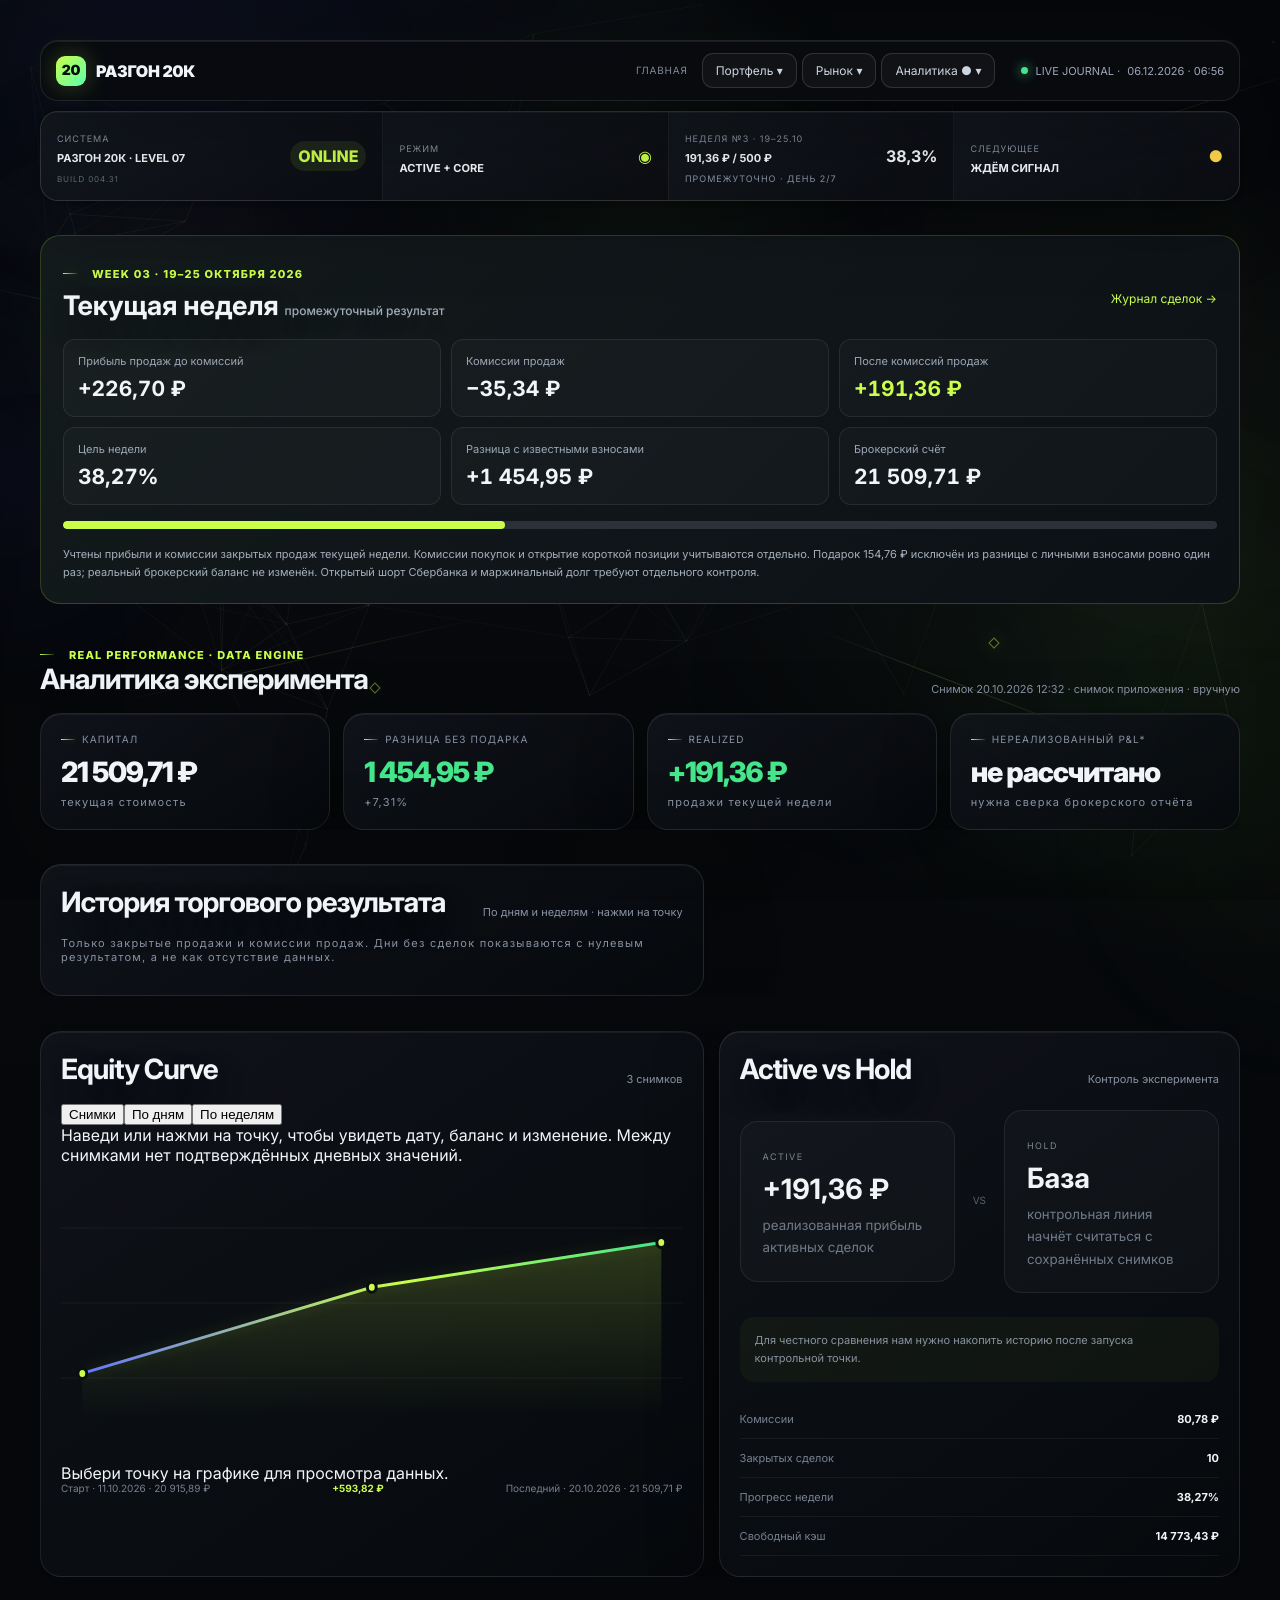
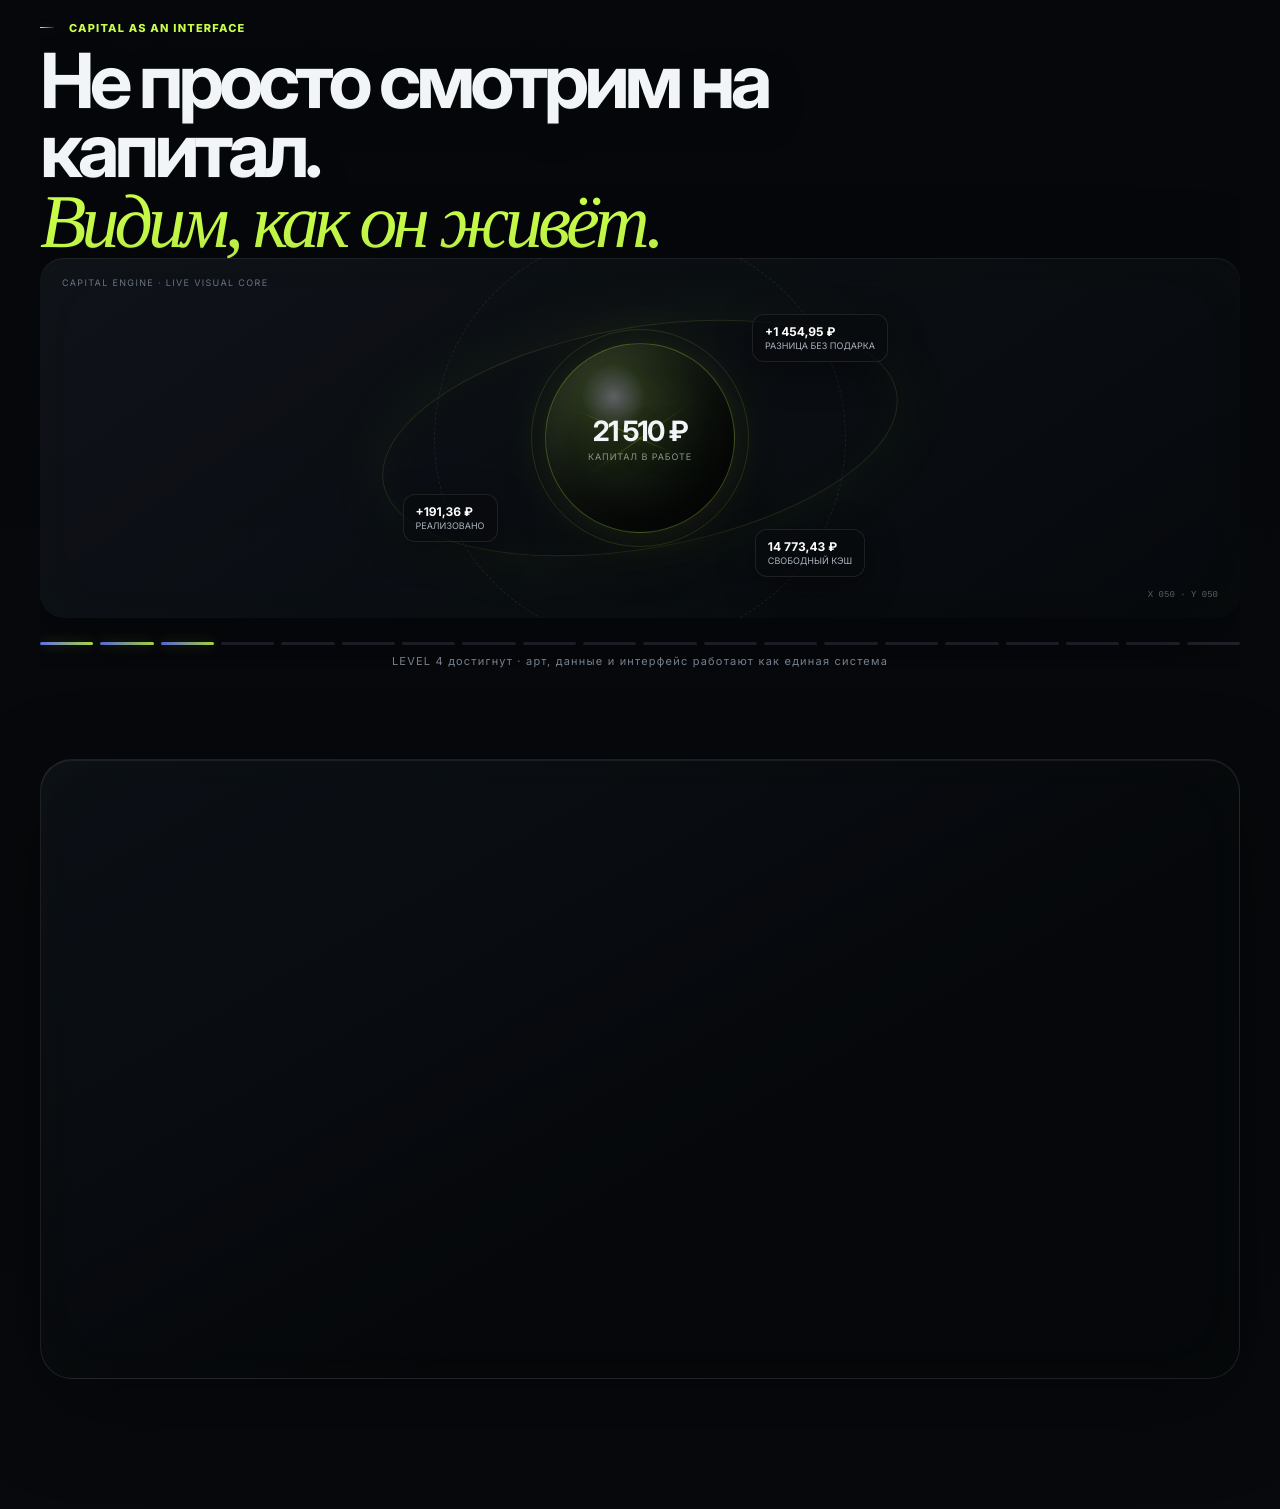
==== commit 27fd9c4b: "BUILD 004.32: interactive equity timeline controls and realized P&L history" ====
--- a/analytics.html
+++ b/analytics.html
@@ -1,7 +1,7 @@
 <!doctype html><html lang="ru"><head><meta charset="utf-8"><meta name="viewport" content="width=device-width,initial-scale=1"><meta name="theme-color" content="#06070a"><title>Аналитика · Разгон 20К</title>
-<link rel="stylesheet" href="css/styles.css?v=00415"><link rel="stylesheet" href="css/workspace.css?v=00431"><link rel="stylesheet" href="css/week-audit.css?v=00423"></head><body><canvas id="capitalMesh" aria-hidden="true"></canvas><div class="atmoDecor" aria-hidden="true"><i class="atmoLine al1"></i><i class="atmoLine al2"></i><i class="atmoLine al3"></i><i class="atmoLine al4"></i><i class="atmoGlyph ag1"></i><i class="atmoGlyph ag2"></i><i class="atmoGlyph ag3"></i><i class="atmoGlyph ag4"></i><i class="atmoGlow ago1"></i><i class="atmoGlow ago2"></i><i class="atmoGlow ago3"></i></div><div class="cursorHalo" id="cursorHalo"></div><div class="ambientBeam beamA"></div><div class="ambientBeam beamB"></div><div class="ambientBeam beamC"></div><div class="aurora"></div><div class="orb a"></div><div class="orb b"></div><div class="glassLight gl1"></div><div class="glassLight gl2"></div>
-<div class="wrap"><nav class="nav"><div class="logo"><div class="logoMark">20</div>РАЗГОН 20К</div><div class="siteTabs"><a href="index.html">Dashboard</a><a href="portfolio.html">Портфель</a><a href="trades.html">Сделки</a><a href="radar.html">Радар</a><a class="active" href="analytics.html">Аналитика</a><a href="strategy.html">Стратегия</a></div><div class="live"><i></i> LIVE JOURNAL · <span id="marketClock">06.10.2026</span></div></nav><div class="commandStrip reveal"><div class="cmd"><div><span>СИСТЕМА</span><br><strong>РАЗГОН 20К · LEVEL 07</strong><br><span style="font-size:8px;color:#5f6977">BUILD 004.31</span></div><div class="state">ONLINE</div></div><div class="cmd"><div><span>РЕЖИМ</span><br><strong>ACTIVE + CORE</strong></div><b style="color:var(--lime)">◉</b></div><div class="cmd"><div><span>НЕДЕЛЯ</span><br><strong>191,36 / 500 ₽</strong><br><span>ПН—ВС · ДЕНЬ 2/7</span></div><b>38,3%</b></div><div class="cmd"><div><span>СЛЕДУЮЩЕЕ</span><br><strong>ЖДЁМ СИГНАЛ</strong></div><b style="color:var(--yellow)">●</b></div></div><section class="section reveal"><div class="sectionHead"><div><div class="eyebrow">REAL PERFORMANCE · DATA ENGINE</div><h2>Аналитика эксперимента</h2></div><p id="analyticsUpdated">Последний снимок</p></div><div class="cards analyticsCards"><div class="card"><div class="label">КАПИТАЛ</div><div class="value" data-live="portfolio-total">—</div><div class="mini">текущая стоимость</div></div><div class="card"><div class="label">РАЗНИЦА БЕЗ ПОДАРКА</div><div class="value green" data-live="portfolio-pnl">—</div><div class="mini" data-live="portfolio-pct">—</div></div><div class="card"><div class="label">REALIZED</div><div class="value green" id="analyticsRealized">—</div><div class="mini">продажи текущей недели</div></div><div class="card"><div class="label">Нереализованный P&L*</div><div class="value" id="analyticsUnrealized">—</div><div class="mini">нужна сверка брокерского отчёта</div></div></div></section>
-<section class="section layout analyticsLayout"><div class="card reveal"><div class="sectionHead"><h2>Equity Curve</h2><p id="snapshotCount">0 снимков</p></div><div class="equityChart" id="equityChart"><svg viewBox="0 0 700 260" preserveAspectRatio="none" aria-label="Equity Curve"><defs><linearGradient id="eqLine" x1="0" x2="1"><stop stop-color="#6575ff"/><stop offset=".55" stop-color="#c9ff4a"/><stop offset="1" stop-color="#45e58b"/></linearGradient><linearGradient id="eqArea" x2="0" y2="1"><stop stop-color="#c9ff4a" stop-opacity=".18"/><stop offset="1" stop-color="#c9ff4a" stop-opacity="0"/></linearGradient></defs><g class="chartGrid"><line x1="0" y1="55" x2="700" y2="55"/><line x1="0" y1="130" x2="700" y2="130"/><line x1="0" y1="205" x2="700" y2="205"/></g><path id="equityArea" class="equityArea"></path><path id="equityLine" class="equityLine"></path><g id="equityDots"></g></svg><div class="equityEmpty" id="equityEmpty">История началась. Следующий снимок создаст первый отрезок реальной Equity Curve.</div></div><div class="chartMeta"><span id="equityStart">Старт истории —</span><b id="equityChange">—</b><span id="equityLast">Последний —</span></div></div>
+<link rel="stylesheet" href="css/styles.css?v=00415"><link rel="stylesheet" href="css/workspace.css?v=00432"><link rel="stylesheet" href="css/week-audit.css?v=00423"></head><body><canvas id="capitalMesh" aria-hidden="true"></canvas><div class="atmoDecor" aria-hidden="true"><i class="atmoLine al1"></i><i class="atmoLine al2"></i><i class="atmoLine al3"></i><i class="atmoLine al4"></i><i class="atmoGlyph ag1"></i><i class="atmoGlyph ag2"></i><i class="atmoGlyph ag3"></i><i class="atmoGlyph ag4"></i><i class="atmoGlow ago1"></i><i class="atmoGlow ago2"></i><i class="atmoGlow ago3"></i></div><div class="cursorHalo" id="cursorHalo"></div><div class="ambientBeam beamA"></div><div class="ambientBeam beamB"></div><div class="ambientBeam beamC"></div><div class="aurora"></div><div class="orb a"></div><div class="orb b"></div><div class="glassLight gl1"></div><div class="glassLight gl2"></div>
+<div class="wrap"><nav class="nav"><div class="logo"><div class="logoMark">20</div>РАЗГОН 20К</div><div class="siteTabs"><a href="index.html">Dashboard</a><a href="portfolio.html">Портфель</a><a href="trades.html">Сделки</a><a href="radar.html">Радар</a><a class="active" href="analytics.html">Аналитика</a><a href="strategy.html">Стратегия</a></div><div class="live"><i></i> LIVE JOURNAL · <span id="marketClock">06.10.2026</span></div></nav><div class="commandStrip reveal"><div class="cmd"><div><span>СИСТЕМА</span><br><strong>РАЗГОН 20К · LEVEL 07</strong><br><span style="font-size:8px;color:#5f6977">BUILD 004.32</span></div><div class="state">ONLINE</div></div><div class="cmd"><div><span>РЕЖИМ</span><br><strong>ACTIVE + CORE</strong></div><b style="color:var(--lime)">◉</b></div><div class="cmd"><div><span>НЕДЕЛЯ</span><br><strong>191,36 / 500 ₽</strong><br><span>ПН—ВС · ДЕНЬ 2/7</span></div><b>38,3%</b></div><div class="cmd"><div><span>СЛЕДУЮЩЕЕ</span><br><strong>ЖДЁМ СИГНАЛ</strong></div><b style="color:var(--yellow)">●</b></div></div><section class="section reveal"><div class="sectionHead"><div><div class="eyebrow">REAL PERFORMANCE · DATA ENGINE</div><h2>Аналитика эксперимента</h2></div><p id="analyticsUpdated">Последний снимок</p></div><div class="cards analyticsCards"><div class="card"><div class="label">КАПИТАЛ</div><div class="value" data-live="portfolio-total">—</div><div class="mini">текущая стоимость</div></div><div class="card"><div class="label">РАЗНИЦА БЕЗ ПОДАРКА</div><div class="value green" data-live="portfolio-pnl">—</div><div class="mini" data-live="portfolio-pct">—</div></div><div class="card"><div class="label">REALIZED</div><div class="value green" id="analyticsRealized">—</div><div class="mini">продажи текущей недели</div></div><div class="card"><div class="label">Нереализованный P&L*</div><div class="value" id="analyticsUnrealized">—</div><div class="mini">нужна сверка брокерского отчёта</div></div></div></section>
+<section class="section layout"><div class="card" style="padding:20px"><div class="sectionHead"><h2>История торгового результата</h2><p>По дням и неделям · нажми на точку</p></div><div id="tradeHistoryChart" class="historyChart"></div><p class="mini">Только закрытые продажи и комиссии продаж. Дни без сделок показываются с нулевым результатом, а не как отсутствие данных.</p></div></section><section class="section layout analyticsLayout"><div class="card reveal"><div class="sectionHead"><h2>Equity Curve</h2><p id="snapshotCount">0 снимков</p></div><div class="historyControls"><button type="button" class="historyBtn active" data-history-mode="snapshots">Снимки</button><button type="button" class="historyBtn" data-history-mode="days">По дням</button><button type="button" class="historyBtn" data-history-mode="weeks">По неделям</button></div><div class="historyHelp">Наведи или нажми на точку, чтобы увидеть дату, баланс и изменение. Между снимками нет подтверждённых дневных значений.</div><div class="equityChart" id="equityChart"><svg viewBox="0 0 700 260" preserveAspectRatio="none" aria-label="Equity Curve"><defs><linearGradient id="eqLine" x1="0" x2="1"><stop stop-color="#6575ff"/><stop offset=".55" stop-color="#c9ff4a"/><stop offset="1" stop-color="#45e58b"/></linearGradient><linearGradient id="eqArea" x2="0" y2="1"><stop stop-color="#c9ff4a" stop-opacity=".18"/><stop offset="1" stop-color="#c9ff4a" stop-opacity="0"/></linearGradient></defs><g class="chartGrid"><line x1="0" y1="55" x2="700" y2="55"/><line x1="0" y1="130" x2="700" y2="130"/><line x1="0" y1="205" x2="700" y2="205"/></g><path id="equityArea" class="equityArea"></path><path id="equityLine" class="equityLine"></path><g id="equityDots"></g></svg><div class="equityEmpty" id="equityEmpty">История началась. Следующий снимок создаст первый отрезок реальной Equity Curve.</div></div><div class="historyDetail" id="equityDetail" aria-live="polite">Выбери точку на графике для просмотра данных.</div><div class="chartMeta"><span id="equityStart">Старт истории —</span><b id="equityChange">—</b><span id="equityLast">Последний —</span></div></div>
 <div class="card reveal"><div class="sectionHead"><h2>Active vs Hold</h2><p>Контроль эксперимента</p></div><div class="compareEngine"><div class="compareSide"><span>ACTIVE</span><b id="activeResult">—</b><small>реализованная прибыль активных сделок</small></div><div class="versus">VS</div><div class="compareSide"><span>HOLD</span><b id="holdResult">База</b><small>контрольная линия начнёт считаться с сохранённых снимков</small></div></div><div class="compareNote" id="compareNote">Для честного сравнения нам нужно накопить историю после запуска контрольной точки.</div><div class="statRows"><div><span>Комиссии</span><b id="analyticsFees">—</b></div><div><span>Закрытых сделок</span><b id="analyticsTrades">—</b></div><div><span>Прогресс недели</span><b data-live="week-progress">—</b></div><div><span>Свободный кэш</span><b data-live="cash">—</b></div></div></div></section><section class="section reveal"><div class="eyebrow">Capital as an interface</div><h2 class="artTitle">Не просто смотрим на капитал.<br><em>Видим, как он живёт.</em></h2>
 <div class="capitalScene"><div class="sceneLabel">CAPITAL ENGINE · LIVE VISUAL CORE</div><div class="sceneCoords" id="sceneCoords">X 050 · Y 050</div><div class="energyLine" style="transform:rotate(24deg)"></div><div class="energyLine" style="transform:rotate(145deg)"></div><div class="capitalCore"><div><b>21 510 ₽</b><small>КАПИТАЛ В РАБОТЕ</small></div></div><div class="satellite sat1"><b>+1 454,95 ₽</b>РАЗНИЦА БЕЗ ПОДАРКА</div><div class="satellite sat2"><b>+191,36 ₽</b>РЕАЛИЗОВАНО</div><div class="satellite sat3"><b>уточняется</b>СВОБОДНЫЙ КЭШ</div></div>
-<div class="levelRail" aria-label="progress to level 3"><i class="on"></i><i class="on"></i><i style="background:linear-gradient(90deg,#6878ff,var(--lime));box-shadow:0 0 12px rgba(201,255,74,.25)"></i><i></i><i></i><i></i><i></i><i></i><i></i><i></i><i></i><i></i><i></i><i></i><i></i><i></i><i></i><i></i><i></i><i></i></div><div class="mini" style="text-align:center;margin-top:9px">LEVEL 4 достигнут · арт, данные и интерфейс работают как единая система</div></section><section class="flowSection reveal" id="capitalFlow"><div class="flowCopy"><div class="eyebrow">LIVE CAPITAL SYSTEM · BUILD 004.31</div><h2>Деньги — это<br><em>движение.</em></h2><p>Мы превращаем журнал сделок в живую систему: капитал, прибыль, риск и свободный кэш начинают существовать в одном визуальном пространстве.</p></div><div class="flowStage"><div class="flowOrb" id="flowOrb"><div><b>21 510 ₽</b><small>CAPITAL CORE</small></div></div><div class="flowMetric fm1"><b>+1 454,95 ₽</b>РАЗНИЦА БЕЗ ПОДАРКА</div><div class="flowMetric fm2"><b>+191,36 ₽</b>REALIZED</div><div class="flowMetric fm3"><b>уточняется</b>FREE CASH</div><div class="flowMetric fm4"><b>38,27%</b>WEEKLY MISSION</div></div><div class="flowStatus"><i></i> СИСТЕМА РАБОТАЕТ · НЕДЕЛЯ ПН—ВС · ЦЕЛЬ 500 ₽</div></section></div><script src="js/data.js?v=00431" defer></script><script src="js/companies.js?v=00415" defer></script><script src="js/app.js?v=00431" defer></script><script src="js/workspace.js?v=00419" defer></script><script src="js/week-audit.js?v=00431" defer></script></body></html>+<div class="levelRail" aria-label="progress to level 3"><i class="on"></i><i class="on"></i><i style="background:linear-gradient(90deg,#6878ff,var(--lime));box-shadow:0 0 12px rgba(201,255,74,.25)"></i><i></i><i></i><i></i><i></i><i></i><i></i><i></i><i></i><i></i><i></i><i></i><i></i><i></i><i></i><i></i><i></i><i></i></div><div class="mini" style="text-align:center;margin-top:9px">LEVEL 4 достигнут · арт, данные и интерфейс работают как единая система</div></section><section class="flowSection reveal" id="capitalFlow"><div class="flowCopy"><div class="eyebrow">LIVE CAPITAL SYSTEM · BUILD 004.32</div><h2>Деньги — это<br><em>движение.</em></h2><p>Мы превращаем журнал сделок в живую систему: капитал, прибыль, риск и свободный кэш начинают существовать в одном визуальном пространстве.</p></div><div class="flowStage"><div class="flowOrb" id="flowOrb"><div><b>21 510 ₽</b><small>CAPITAL CORE</small></div></div><div class="flowMetric fm1"><b>+1 454,95 ₽</b>РАЗНИЦА БЕЗ ПОДАРКА</div><div class="flowMetric fm2"><b>+191,36 ₽</b>REALIZED</div><div class="flowMetric fm3"><b>уточняется</b>FREE CASH</div><div class="flowMetric fm4"><b>38,27%</b>WEEKLY MISSION</div></div><div class="flowStatus"><i></i> СИСТЕМА РАБОТАЕТ · НЕДЕЛЯ ПН—ВС · ЦЕЛЬ 500 ₽</div></section></div><script src="js/data.js?v=00432" defer></script><script src="js/companies.js?v=00415" defer></script><script src="js/app.js?v=00432" defer></script><script src="js/workspace.js?v=00419" defer></script><script src="js/week-audit.js?v=00432" defer></script></body></html>
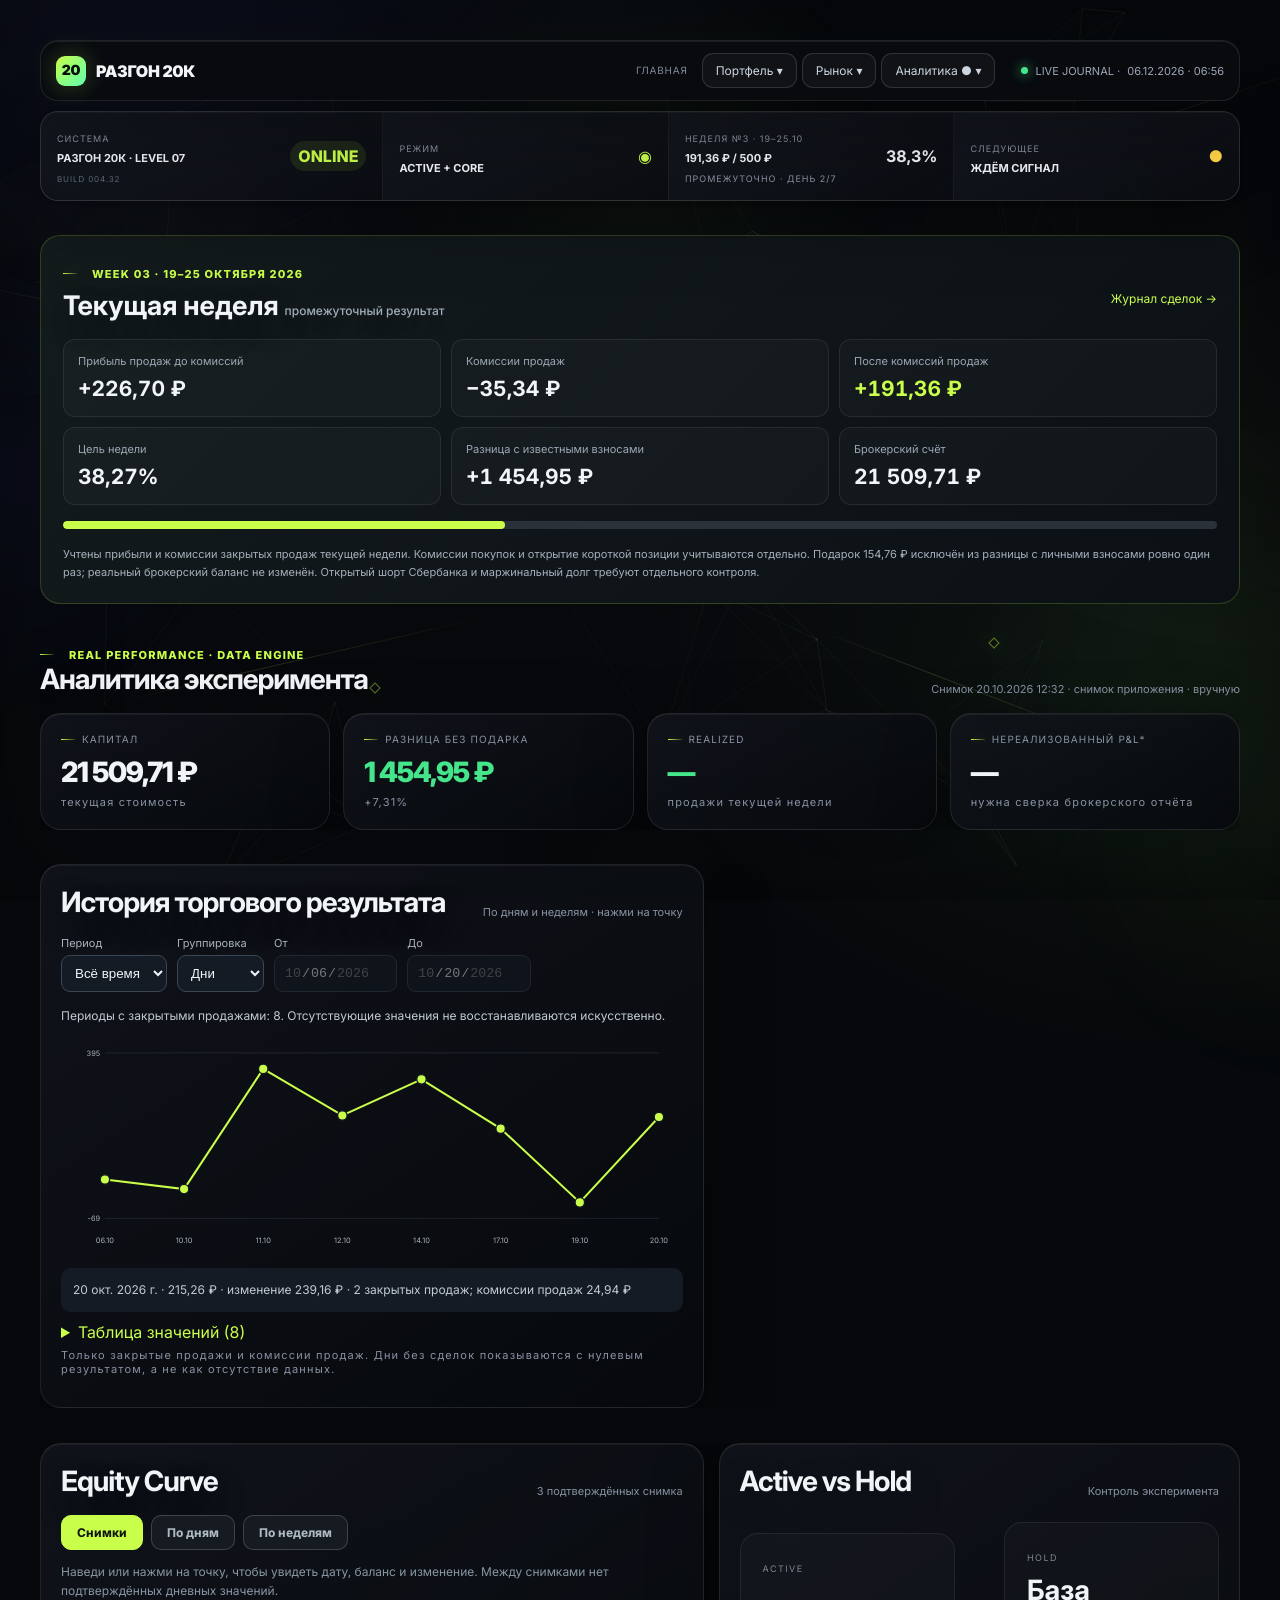
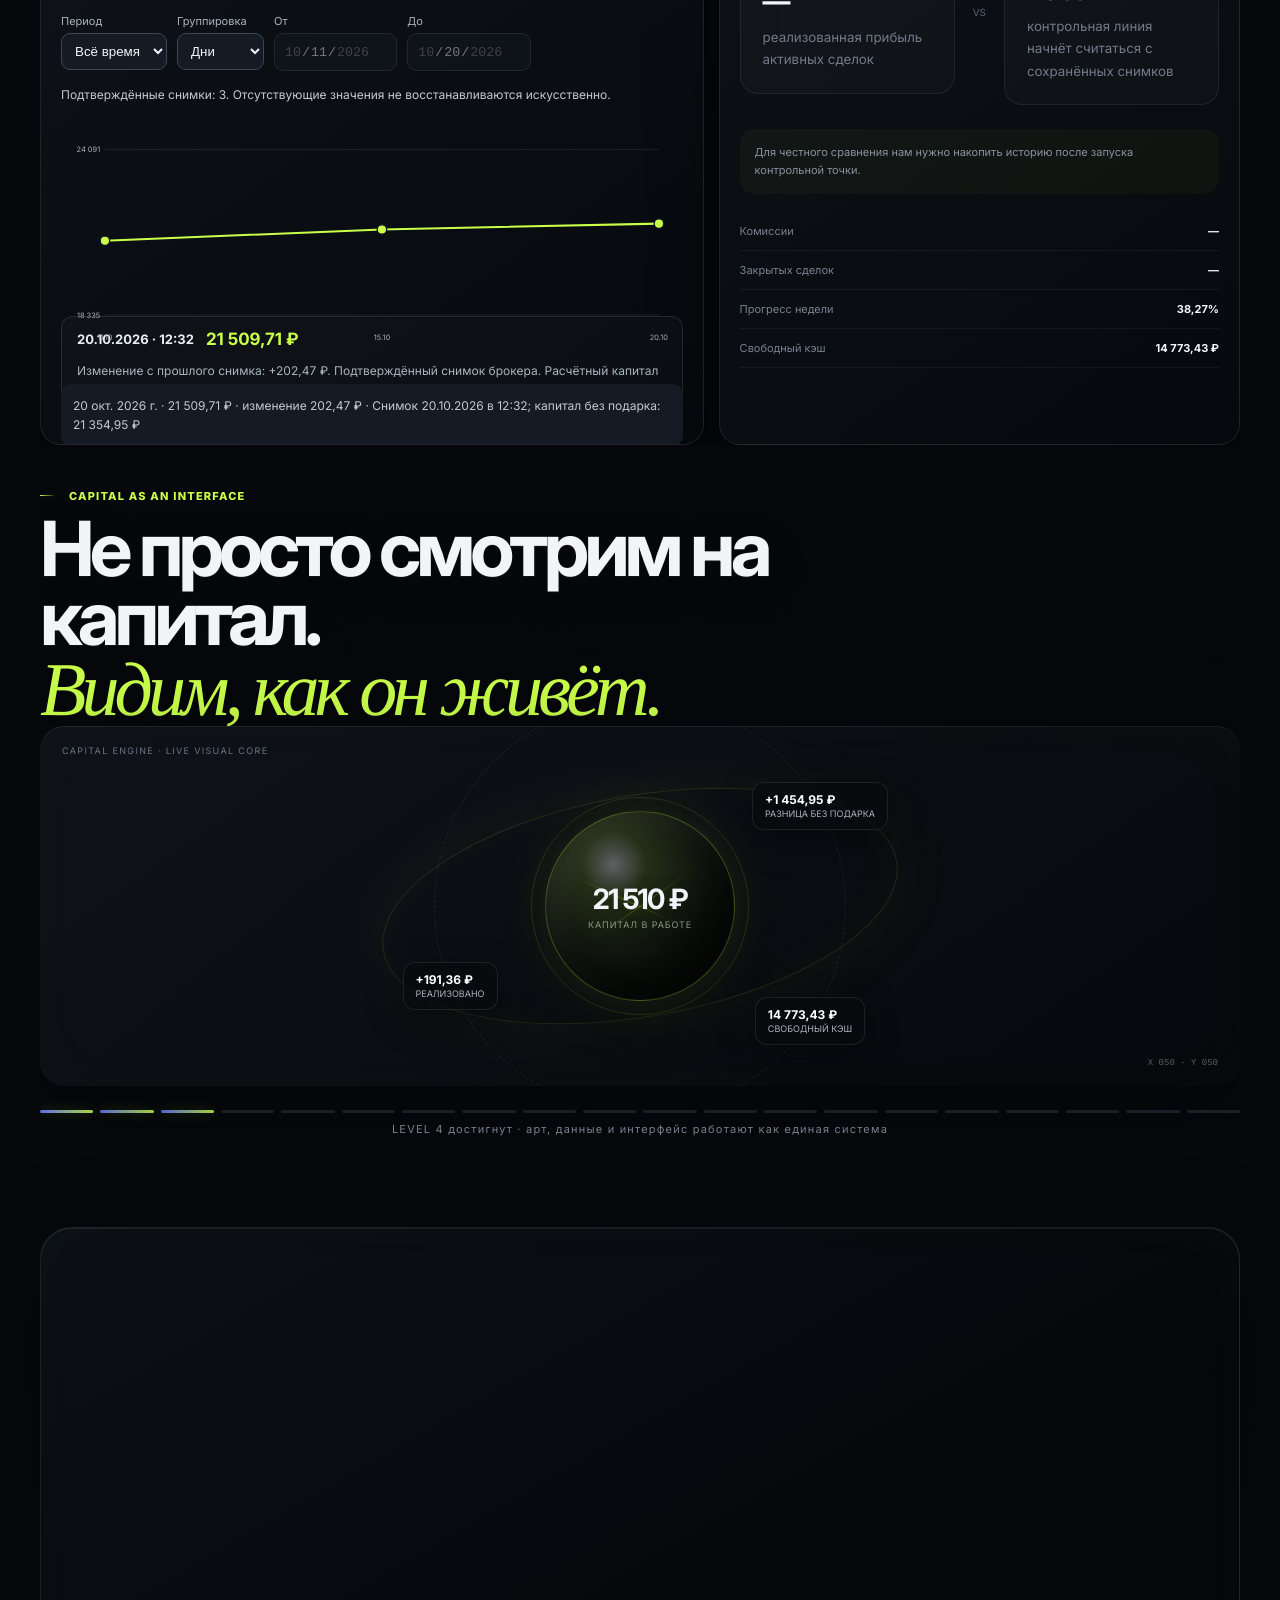
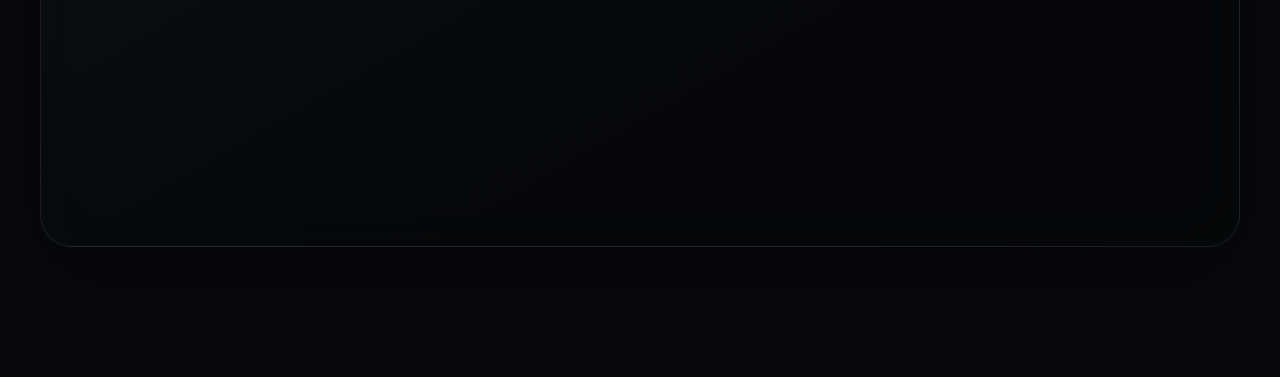
==== commit f1efb6c0: "Enable history explorer on analytics.html" ====
--- a/analytics.html
+++ b/analytics.html
@@ -1,7 +1,7 @@
 <!doctype html><html lang="ru"><head><meta charset="utf-8"><meta name="viewport" content="width=device-width,initial-scale=1"><meta name="theme-color" content="#06070a"><title>Аналитика · Разгон 20К</title>
-<link rel="stylesheet" href="css/styles.css?v=00415"><link rel="stylesheet" href="css/workspace.css?v=00432"><link rel="stylesheet" href="css/week-audit.css?v=00423"></head><body><canvas id="capitalMesh" aria-hidden="true"></canvas><div class="atmoDecor" aria-hidden="true"><i class="atmoLine al1"></i><i class="atmoLine al2"></i><i class="atmoLine al3"></i><i class="atmoLine al4"></i><i class="atmoGlyph ag1"></i><i class="atmoGlyph ag2"></i><i class="atmoGlyph ag3"></i><i class="atmoGlyph ag4"></i><i class="atmoGlow ago1"></i><i class="atmoGlow ago2"></i><i class="atmoGlow ago3"></i></div><div class="cursorHalo" id="cursorHalo"></div><div class="ambientBeam beamA"></div><div class="ambientBeam beamB"></div><div class="ambientBeam beamC"></div><div class="aurora"></div><div class="orb a"></div><div class="orb b"></div><div class="glassLight gl1"></div><div class="glassLight gl2"></div>
+<link rel="stylesheet" href="css/styles.css?v=00415"><link rel="stylesheet" href="css/workspace.css?v=00432"><link rel="stylesheet" href="css/week-audit.css?v=00423"><link rel="stylesheet" href="css/history-explorer.css?v=00433"></head><body><canvas id="capitalMesh" aria-hidden="true"></canvas><div class="atmoDecor" aria-hidden="true"><i class="atmoLine al1"></i><i class="atmoLine al2"></i><i class="atmoLine al3"></i><i class="atmoLine al4"></i><i class="atmoGlyph ag1"></i><i class="atmoGlyph ag2"></i><i class="atmoGlyph ag3"></i><i class="atmoGlyph ag4"></i><i class="atmoGlow ago1"></i><i class="atmoGlow ago2"></i><i class="atmoGlow ago3"></i></div><div class="cursorHalo" id="cursorHalo"></div><div class="ambientBeam beamA"></div><div class="ambientBeam beamB"></div><div class="ambientBeam beamC"></div><div class="aurora"></div><div class="orb a"></div><div class="orb b"></div><div class="glassLight gl1"></div><div class="glassLight gl2"></div>
 <div class="wrap"><nav class="nav"><div class="logo"><div class="logoMark">20</div>РАЗГОН 20К</div><div class="siteTabs"><a href="index.html">Dashboard</a><a href="portfolio.html">Портфель</a><a href="trades.html">Сделки</a><a href="radar.html">Радар</a><a class="active" href="analytics.html">Аналитика</a><a href="strategy.html">Стратегия</a></div><div class="live"><i></i> LIVE JOURNAL · <span id="marketClock">06.10.2026</span></div></nav><div class="commandStrip reveal"><div class="cmd"><div><span>СИСТЕМА</span><br><strong>РАЗГОН 20К · LEVEL 07</strong><br><span style="font-size:8px;color:#5f6977">BUILD 004.32</span></div><div class="state">ONLINE</div></div><div class="cmd"><div><span>РЕЖИМ</span><br><strong>ACTIVE + CORE</strong></div><b style="color:var(--lime)">◉</b></div><div class="cmd"><div><span>НЕДЕЛЯ</span><br><strong>191,36 / 500 ₽</strong><br><span>ПН—ВС · ДЕНЬ 2/7</span></div><b>38,3%</b></div><div class="cmd"><div><span>СЛЕДУЮЩЕЕ</span><br><strong>ЖДЁМ СИГНАЛ</strong></div><b style="color:var(--yellow)">●</b></div></div><section class="section reveal"><div class="sectionHead"><div><div class="eyebrow">REAL PERFORMANCE · DATA ENGINE</div><h2>Аналитика эксперимента</h2></div><p id="analyticsUpdated">Последний снимок</p></div><div class="cards analyticsCards"><div class="card"><div class="label">КАПИТАЛ</div><div class="value" data-live="portfolio-total">—</div><div class="mini">текущая стоимость</div></div><div class="card"><div class="label">РАЗНИЦА БЕЗ ПОДАРКА</div><div class="value green" data-live="portfolio-pnl">—</div><div class="mini" data-live="portfolio-pct">—</div></div><div class="card"><div class="label">REALIZED</div><div class="value green" id="analyticsRealized">—</div><div class="mini">продажи текущей недели</div></div><div class="card"><div class="label">Нереализованный P&L*</div><div class="value" id="analyticsUnrealized">—</div><div class="mini">нужна сверка брокерского отчёта</div></div></div></section>
 <section class="section layout"><div class="card" style="padding:20px"><div class="sectionHead"><h2>История торгового результата</h2><p>По дням и неделям · нажми на точку</p></div><div id="tradeHistoryChart" class="historyChart"></div><p class="mini">Только закрытые продажи и комиссии продаж. Дни без сделок показываются с нулевым результатом, а не как отсутствие данных.</p></div></section><section class="section layout analyticsLayout"><div class="card reveal"><div class="sectionHead"><h2>Equity Curve</h2><p id="snapshotCount">0 снимков</p></div><div class="historyControls"><button type="button" class="historyBtn active" data-history-mode="snapshots">Снимки</button><button type="button" class="historyBtn" data-history-mode="days">По дням</button><button type="button" class="historyBtn" data-history-mode="weeks">По неделям</button></div><div class="historyHelp">Наведи или нажми на точку, чтобы увидеть дату, баланс и изменение. Между снимками нет подтверждённых дневных значений.</div><div class="equityChart" id="equityChart"><svg viewBox="0 0 700 260" preserveAspectRatio="none" aria-label="Equity Curve"><defs><linearGradient id="eqLine" x1="0" x2="1"><stop stop-color="#6575ff"/><stop offset=".55" stop-color="#c9ff4a"/><stop offset="1" stop-color="#45e58b"/></linearGradient><linearGradient id="eqArea" x2="0" y2="1"><stop stop-color="#c9ff4a" stop-opacity=".18"/><stop offset="1" stop-color="#c9ff4a" stop-opacity="0"/></linearGradient></defs><g class="chartGrid"><line x1="0" y1="55" x2="700" y2="55"/><line x1="0" y1="130" x2="700" y2="130"/><line x1="0" y1="205" x2="700" y2="205"/></g><path id="equityArea" class="equityArea"></path><path id="equityLine" class="equityLine"></path><g id="equityDots"></g></svg><div class="equityEmpty" id="equityEmpty">История началась. Следующий снимок создаст первый отрезок реальной Equity Curve.</div></div><div class="historyDetail" id="equityDetail" aria-live="polite">Выбери точку на графике для просмотра данных.</div><div class="chartMeta"><span id="equityStart">Старт истории —</span><b id="equityChange">—</b><span id="equityLast">Последний —</span></div></div>
 <div class="card reveal"><div class="sectionHead"><h2>Active vs Hold</h2><p>Контроль эксперимента</p></div><div class="compareEngine"><div class="compareSide"><span>ACTIVE</span><b id="activeResult">—</b><small>реализованная прибыль активных сделок</small></div><div class="versus">VS</div><div class="compareSide"><span>HOLD</span><b id="holdResult">База</b><small>контрольная линия начнёт считаться с сохранённых снимков</small></div></div><div class="compareNote" id="compareNote">Для честного сравнения нам нужно накопить историю после запуска контрольной точки.</div><div class="statRows"><div><span>Комиссии</span><b id="analyticsFees">—</b></div><div><span>Закрытых сделок</span><b id="analyticsTrades">—</b></div><div><span>Прогресс недели</span><b data-live="week-progress">—</b></div><div><span>Свободный кэш</span><b data-live="cash">—</b></div></div></div></section><section class="section reveal"><div class="eyebrow">Capital as an interface</div><h2 class="artTitle">Не просто смотрим на капитал.<br><em>Видим, как он живёт.</em></h2>
 <div class="capitalScene"><div class="sceneLabel">CAPITAL ENGINE · LIVE VISUAL CORE</div><div class="sceneCoords" id="sceneCoords">X 050 · Y 050</div><div class="energyLine" style="transform:rotate(24deg)"></div><div class="energyLine" style="transform:rotate(145deg)"></div><div class="capitalCore"><div><b>21 510 ₽</b><small>КАПИТАЛ В РАБОТЕ</small></div></div><div class="satellite sat1"><b>+1 454,95 ₽</b>РАЗНИЦА БЕЗ ПОДАРКА</div><div class="satellite sat2"><b>+191,36 ₽</b>РЕАЛИЗОВАНО</div><div class="satellite sat3"><b>уточняется</b>СВОБОДНЫЙ КЭШ</div></div>
-<div class="levelRail" aria-label="progress to level 3"><i class="on"></i><i class="on"></i><i style="background:linear-gradient(90deg,#6878ff,var(--lime));box-shadow:0 0 12px rgba(201,255,74,.25)"></i><i></i><i></i><i></i><i></i><i></i><i></i><i></i><i></i><i></i><i></i><i></i><i></i><i></i><i></i><i></i><i></i><i></i></div><div class="mini" style="text-align:center;margin-top:9px">LEVEL 4 достигнут · арт, данные и интерфейс работают как единая система</div></section><section class="flowSection reveal" id="capitalFlow"><div class="flowCopy"><div class="eyebrow">LIVE CAPITAL SYSTEM · BUILD 004.32</div><h2>Деньги — это<br><em>движение.</em></h2><p>Мы превращаем журнал сделок в живую систему: капитал, прибыль, риск и свободный кэш начинают существовать в одном визуальном пространстве.</p></div><div class="flowStage"><div class="flowOrb" id="flowOrb"><div><b>21 510 ₽</b><small>CAPITAL CORE</small></div></div><div class="flowMetric fm1"><b>+1 454,95 ₽</b>РАЗНИЦА БЕЗ ПОДАРКА</div><div class="flowMetric fm2"><b>+191,36 ₽</b>REALIZED</div><div class="flowMetric fm3"><b>уточняется</b>FREE CASH</div><div class="flowMetric fm4"><b>38,27%</b>WEEKLY MISSION</div></div><div class="flowStatus"><i></i> СИСТЕМА РАБОТАЕТ · НЕДЕЛЯ ПН—ВС · ЦЕЛЬ 500 ₽</div></section></div><script src="js/data.js?v=00432" defer></script><script src="js/companies.js?v=00415" defer></script><script src="js/app.js?v=00432" defer></script><script src="js/workspace.js?v=00419" defer></script><script src="js/week-audit.js?v=00432" defer></script></body></html>+<div class="levelRail" aria-label="progress to level 3"><i class="on"></i><i class="on"></i><i style="background:linear-gradient(90deg,#6878ff,var(--lime));box-shadow:0 0 12px rgba(201,255,74,.25)"></i><i></i><i></i><i></i><i></i><i></i><i></i><i></i><i></i><i></i><i></i><i></i><i></i><i></i><i></i><i></i><i></i><i></i></div><div class="mini" style="text-align:center;margin-top:9px">LEVEL 4 достигнут · арт, данные и интерфейс работают как единая система</div></section><section class="flowSection reveal" id="capitalFlow"><div class="flowCopy"><div class="eyebrow">LIVE CAPITAL SYSTEM · BUILD 004.32</div><h2>Деньги — это<br><em>движение.</em></h2><p>Мы превращаем журнал сделок в живую систему: капитал, прибыль, риск и свободный кэш начинают существовать в одном визуальном пространстве.</p></div><div class="flowStage"><div class="flowOrb" id="flowOrb"><div><b>21 510 ₽</b><small>CAPITAL CORE</small></div></div><div class="flowMetric fm1"><b>+1 454,95 ₽</b>РАЗНИЦА БЕЗ ПОДАРКА</div><div class="flowMetric fm2"><b>+191,36 ₽</b>REALIZED</div><div class="flowMetric fm3"><b>уточняется</b>FREE CASH</div><div class="flowMetric fm4"><b>38,27%</b>WEEKLY MISSION</div></div><div class="flowStatus"><i></i> СИСТЕМА РАБОТАЕТ · НЕДЕЛЯ ПН—ВС · ЦЕЛЬ 500 ₽</div></section></div><script src="js/data.js?v=00432" defer></script><script src="js/companies.js?v=00415" defer></script><script src="js/app.js?v=00432" defer></script><script src="js/workspace.js?v=00419" defer></script><script src="js/week-audit.js?v=00432" defer></script><script src="js/history-explorer.js?v=00433" defer></script></body></html>
--- a/css/workspace.css
+++ b/css/workspace.css
@@ -32,3 +32,18 @@
  .commandStrip{grid-template-columns:1fr!important}
  .siteTabs>a,.workspaceMenu>summary{font-size:11px!important}
 }
+
+/* BUILD 004.32 — interactive history */
+.historyControls{display:flex;flex-wrap:wrap;gap:8px;margin:14px 0 12px}
+.historyBtn{border:1px solid rgba(184,202,212,.23);border-radius:10px;background:#151b21;color:#aeb9c1;padding:9px 15px;font:inherit;font-size:12px;font-weight:750;cursor:pointer}
+.historyBtn.active,.historyBtn:hover{background:#c9ff4a;color:#101510;border-color:#c9ff4a}
+.historyHelp{color:#8896a3;font-size:12px;line-height:1.6;margin-bottom:12px}
+.historyChart{min-height:180px}
+.historyDetail{display:flex;align-items:center;flex-wrap:wrap;gap:12px;margin-top:12px;padding:13px 15px;border:1px solid rgba(184,202,212,.14);background:rgba(255,255,255,.025);border-radius:12px;color:#a9b5c0;font-size:12px}
+.historyDetail b{color:#e9f0f4;font-size:13px}
+.historyDetail strong{color:#c9ff4a;font-size:17px}
+.historyDetail span{flex-basis:100%;line-height:1.5}
+.historyPoint{cursor:pointer;outline:none}
+.historyPoint:focus circle:last-child{stroke:#fff;stroke-width:3}
+#strategyHistoryChart svg{max-height:245px}
+@media(max-width:640px){.historyDetail{gap:8px}.historyBtn{padding:9px 11px}.historyChart svg{min-width:0}}
--- a/css/history-explorer.css
+++ b/css/history-explorer.css
@@ -0,0 +1 @@
+.hx{width:100%;min-width:0}.hx-controls{display:flex;flex-wrap:wrap;gap:10px;margin:14px 0}.hx-controls label{display:flex;flex-direction:column;gap:5px;font-size:11px;color:#aab3bd}.hx-controls select,.hx-controls input{background:#151b24;color:#f0f4f8;border:1px solid #3b4654;border-radius:9px;padding:9px;max-width:155px}.hx-controls :disabled{opacity:.45}.hx-scroll{overflow-x:auto}.hx-svg{display:block;width:100%;min-width:430px;height:auto}.hx-svg circle{cursor:pointer;outline:none}.hx-svg circle:focus,.hx-svg circle:hover{stroke:#fff;stroke-width:4}.hx-status,.hx-detail{color:#c1cad3;font-size:12px;line-height:1.6;margin:10px 0}.hx-detail{background:#151b24;padding:12px;border-radius:10px}.hx-table summary{cursor:pointer;color:#c9ff4a}.hx-table table{width:100%;border-collapse:collapse;font-size:12px;margin-top:10px}.hx-table td,.hx-table th{padding:8px;border-bottom:1px solid #34404b;text-align:left}@media(max-width:600px){.hx-controls label{flex:1 1 40%}.hx-controls select,.hx-controls input{width:100%;max-width:none}}
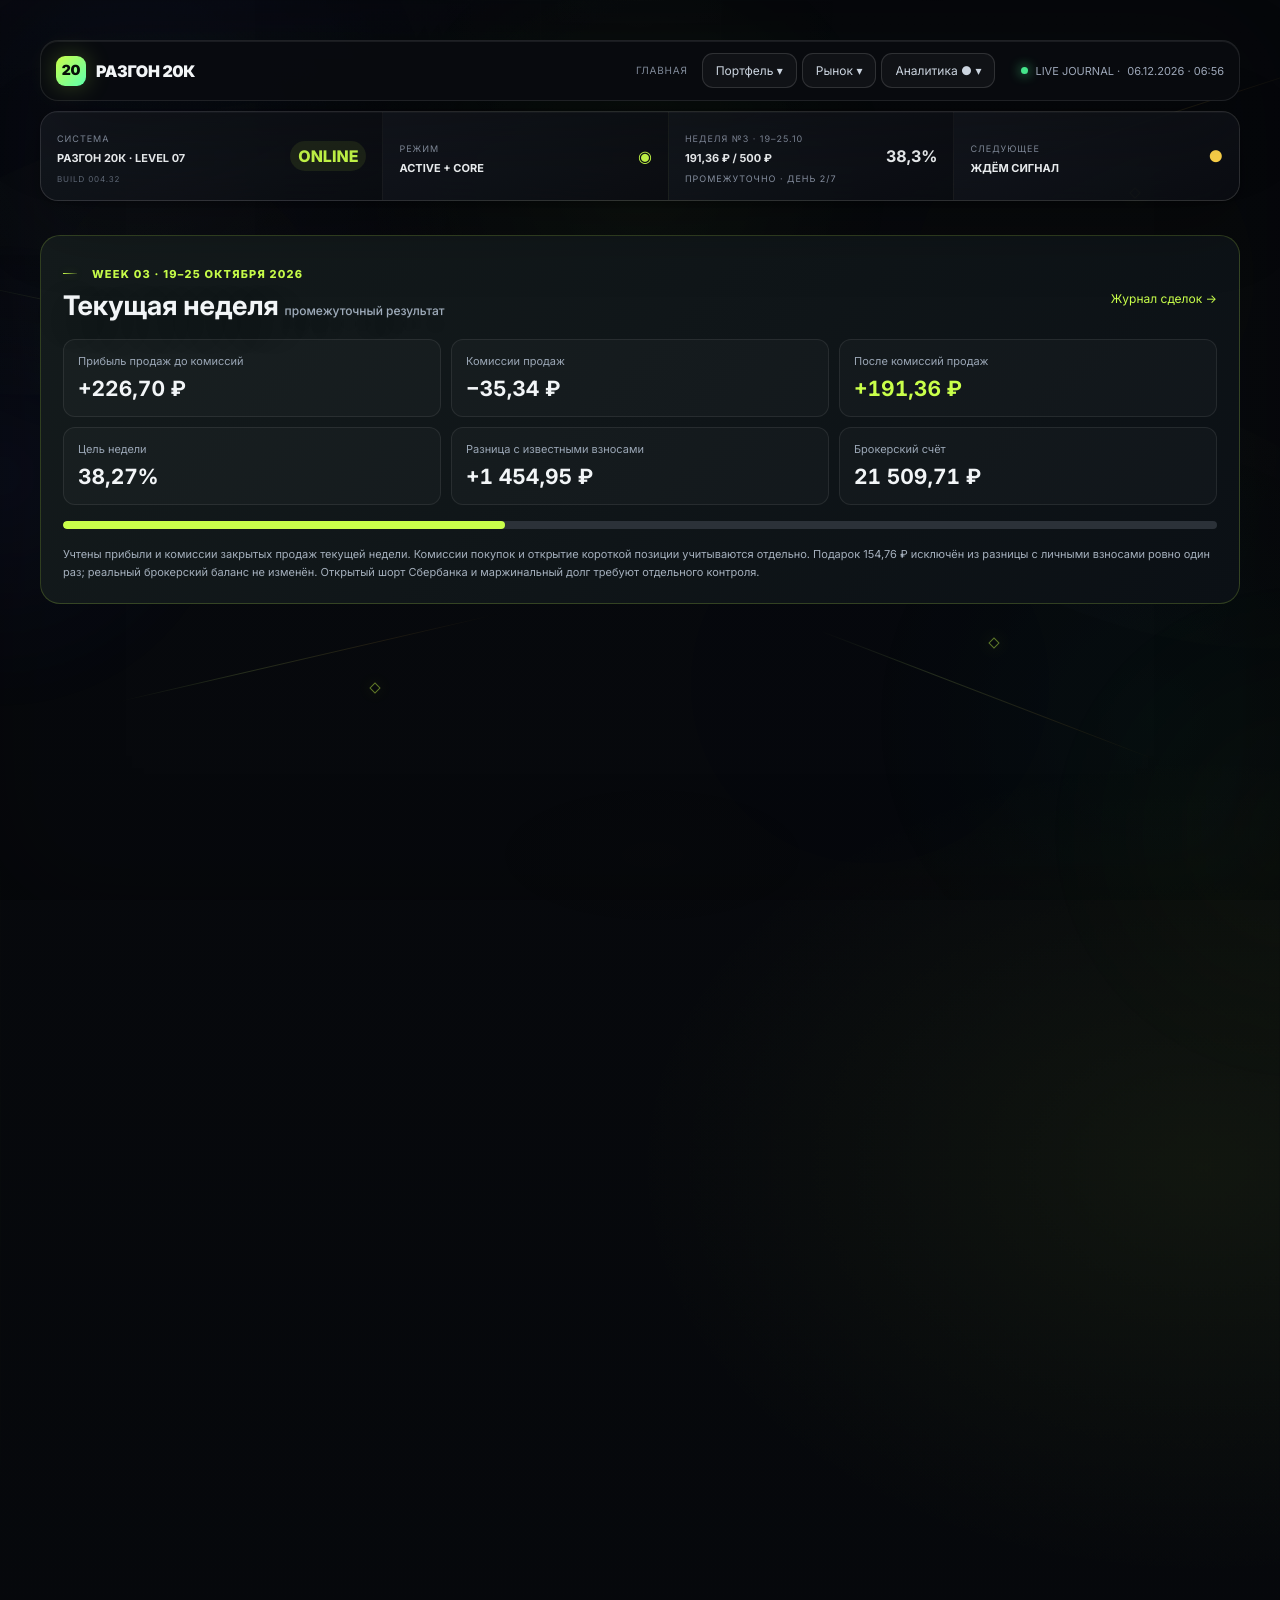
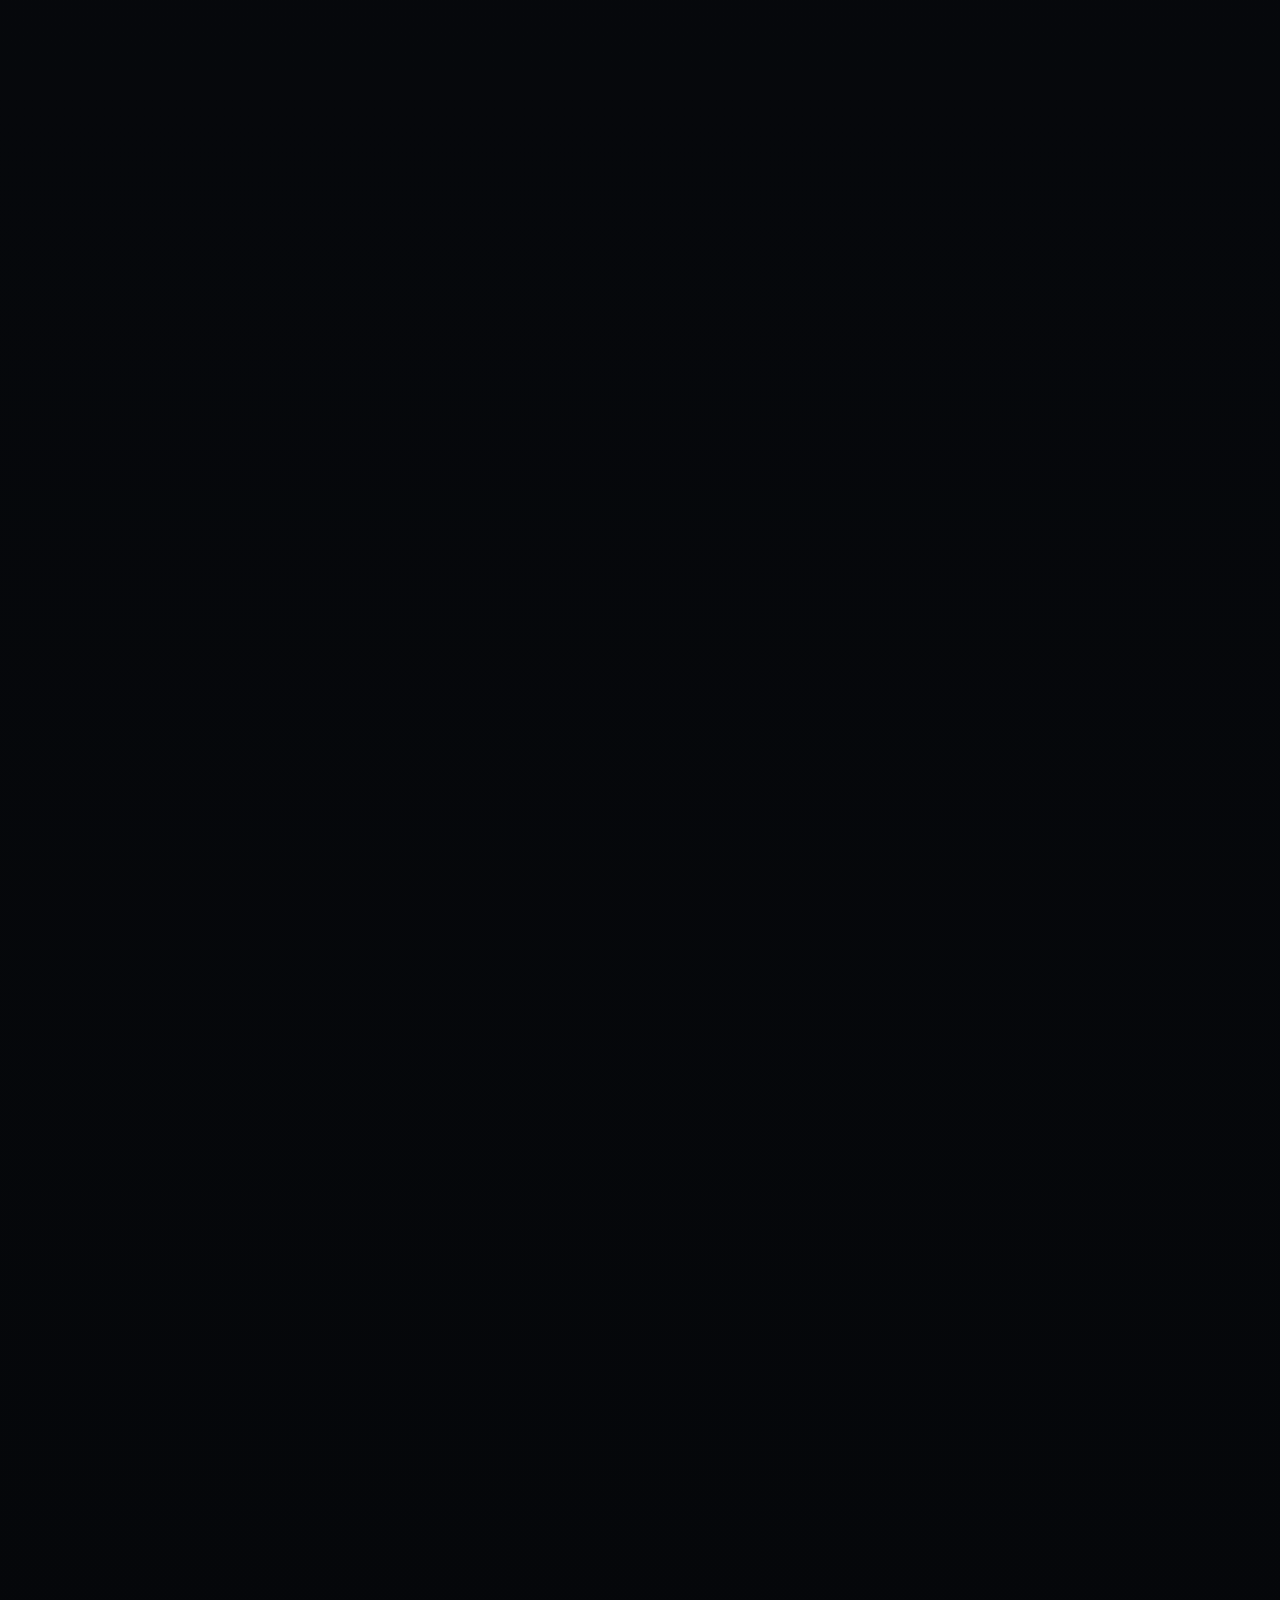
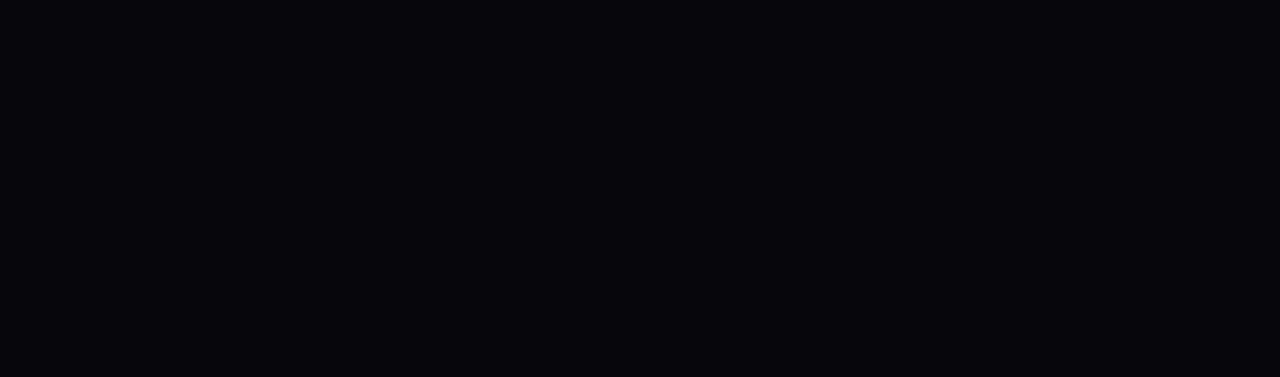
==== commit c85f5d1b: "Load persisted historical data before charts" ====
--- a/analytics.html
+++ b/analytics.html
@@ -4,4 +4,4 @@
 <section class="section layout"><div class="card" style="padding:20px"><div class="sectionHead"><h2>История торгового результата</h2><p>По дням и неделям · нажми на точку</p></div><div id="tradeHistoryChart" class="historyChart"></div><p class="mini">Только закрытые продажи и комиссии продаж. Дни без сделок показываются с нулевым результатом, а не как отсутствие данных.</p></div></section><section class="section layout analyticsLayout"><div class="card reveal"><div class="sectionHead"><h2>Equity Curve</h2><p id="snapshotCount">0 снимков</p></div><div class="historyControls"><button type="button" class="historyBtn active" data-history-mode="snapshots">Снимки</button><button type="button" class="historyBtn" data-history-mode="days">По дням</button><button type="button" class="historyBtn" data-history-mode="weeks">По неделям</button></div><div class="historyHelp">Наведи или нажми на точку, чтобы увидеть дату, баланс и изменение. Между снимками нет подтверждённых дневных значений.</div><div class="equityChart" id="equityChart"><svg viewBox="0 0 700 260" preserveAspectRatio="none" aria-label="Equity Curve"><defs><linearGradient id="eqLine" x1="0" x2="1"><stop stop-color="#6575ff"/><stop offset=".55" stop-color="#c9ff4a"/><stop offset="1" stop-color="#45e58b"/></linearGradient><linearGradient id="eqArea" x2="0" y2="1"><stop stop-color="#c9ff4a" stop-opacity=".18"/><stop offset="1" stop-color="#c9ff4a" stop-opacity="0"/></linearGradient></defs><g class="chartGrid"><line x1="0" y1="55" x2="700" y2="55"/><line x1="0" y1="130" x2="700" y2="130"/><line x1="0" y1="205" x2="700" y2="205"/></g><path id="equityArea" class="equityArea"></path><path id="equityLine" class="equityLine"></path><g id="equityDots"></g></svg><div class="equityEmpty" id="equityEmpty">История началась. Следующий снимок создаст первый отрезок реальной Equity Curve.</div></div><div class="historyDetail" id="equityDetail" aria-live="polite">Выбери точку на графике для просмотра данных.</div><div class="chartMeta"><span id="equityStart">Старт истории —</span><b id="equityChange">—</b><span id="equityLast">Последний —</span></div></div>
 <div class="card reveal"><div class="sectionHead"><h2>Active vs Hold</h2><p>Контроль эксперимента</p></div><div class="compareEngine"><div class="compareSide"><span>ACTIVE</span><b id="activeResult">—</b><small>реализованная прибыль активных сделок</small></div><div class="versus">VS</div><div class="compareSide"><span>HOLD</span><b id="holdResult">База</b><small>контрольная линия начнёт считаться с сохранённых снимков</small></div></div><div class="compareNote" id="compareNote">Для честного сравнения нам нужно накопить историю после запуска контрольной точки.</div><div class="statRows"><div><span>Комиссии</span><b id="analyticsFees">—</b></div><div><span>Закрытых сделок</span><b id="analyticsTrades">—</b></div><div><span>Прогресс недели</span><b data-live="week-progress">—</b></div><div><span>Свободный кэш</span><b data-live="cash">—</b></div></div></div></section><section class="section reveal"><div class="eyebrow">Capital as an interface</div><h2 class="artTitle">Не просто смотрим на капитал.<br><em>Видим, как он живёт.</em></h2>
 <div class="capitalScene"><div class="sceneLabel">CAPITAL ENGINE · LIVE VISUAL CORE</div><div class="sceneCoords" id="sceneCoords">X 050 · Y 050</div><div class="energyLine" style="transform:rotate(24deg)"></div><div class="energyLine" style="transform:rotate(145deg)"></div><div class="capitalCore"><div><b>21 510 ₽</b><small>КАПИТАЛ В РАБОТЕ</small></div></div><div class="satellite sat1"><b>+1 454,95 ₽</b>РАЗНИЦА БЕЗ ПОДАРКА</div><div class="satellite sat2"><b>+191,36 ₽</b>РЕАЛИЗОВАНО</div><div class="satellite sat3"><b>уточняется</b>СВОБОДНЫЙ КЭШ</div></div>
-<div class="levelRail" aria-label="progress to level 3"><i class="on"></i><i class="on"></i><i style="background:linear-gradient(90deg,#6878ff,var(--lime));box-shadow:0 0 12px rgba(201,255,74,.25)"></i><i></i><i></i><i></i><i></i><i></i><i></i><i></i><i></i><i></i><i></i><i></i><i></i><i></i><i></i><i></i><i></i><i></i></div><div class="mini" style="text-align:center;margin-top:9px">LEVEL 4 достигнут · арт, данные и интерфейс работают как единая система</div></section><section class="flowSection reveal" id="capitalFlow"><div class="flowCopy"><div class="eyebrow">LIVE CAPITAL SYSTEM · BUILD 004.32</div><h2>Деньги — это<br><em>движение.</em></h2><p>Мы превращаем журнал сделок в живую систему: капитал, прибыль, риск и свободный кэш начинают существовать в одном визуальном пространстве.</p></div><div class="flowStage"><div class="flowOrb" id="flowOrb"><div><b>21 510 ₽</b><small>CAPITAL CORE</small></div></div><div class="flowMetric fm1"><b>+1 454,95 ₽</b>РАЗНИЦА БЕЗ ПОДАРКА</div><div class="flowMetric fm2"><b>+191,36 ₽</b>REALIZED</div><div class="flowMetric fm3"><b>уточняется</b>FREE CASH</div><div class="flowMetric fm4"><b>38,27%</b>WEEKLY MISSION</div></div><div class="flowStatus"><i></i> СИСТЕМА РАБОТАЕТ · НЕДЕЛЯ ПН—ВС · ЦЕЛЬ 500 ₽</div></section></div><script src="js/data.js?v=00432" defer></script><script src="js/companies.js?v=00415" defer></script><script src="js/app.js?v=00432" defer></script><script src="js/workspace.js?v=00419" defer></script><script src="js/week-audit.js?v=00432" defer></script><script src="js/history-explorer.js?v=00433" defer></script></body></html>+<div class="levelRail" aria-label="progress to level 3"><i class="on"></i><i class="on"></i><i style="background:linear-gradient(90deg,#6878ff,var(--lime));box-shadow:0 0 12px rgba(201,255,74,.25)"></i><i></i><i></i><i></i><i></i><i></i><i></i><i></i><i></i><i></i><i></i><i></i><i></i><i></i><i></i><i></i><i></i><i></i></div><div class="mini" style="text-align:center;margin-top:9px">LEVEL 4 достигнут · арт, данные и интерфейс работают как единая система</div></section><section class="flowSection reveal" id="capitalFlow"><div class="flowCopy"><div class="eyebrow">LIVE CAPITAL SYSTEM · BUILD 004.32</div><h2>Деньги — это<br><em>движение.</em></h2><p>Мы превращаем журнал сделок в живую систему: капитал, прибыль, риск и свободный кэш начинают существовать в одном визуальном пространстве.</p></div><div class="flowStage"><div class="flowOrb" id="flowOrb"><div><b>21 510 ₽</b><small>CAPITAL CORE</small></div></div><div class="flowMetric fm1"><b>+1 454,95 ₽</b>РАЗНИЦА БЕЗ ПОДАРКА</div><div class="flowMetric fm2"><b>+191,36 ₽</b>REALIZED</div><div class="flowMetric fm3"><b>уточняется</b>FREE CASH</div><div class="flowMetric fm4"><b>38,27%</b>WEEKLY MISSION</div></div><div class="flowStatus"><i></i> СИСТЕМА РАБОТАЕТ · НЕДЕЛЯ ПН—ВС · ЦЕЛЬ 500 ₽</div></section></div><script src="js/data.js?v=00432" defer></script><script src="js/companies.js?v=00415" defer></script><script src="js/app.js?v=00432" defer></script><script src="js/workspace.js?v=00419" defer></script><script src="js/week-audit.js?v=00432" defer></script><script src="js/history-loader.js?v=00434" defer></script><script src="js/history-explorer.js?v=00434" defer></script></body></html>
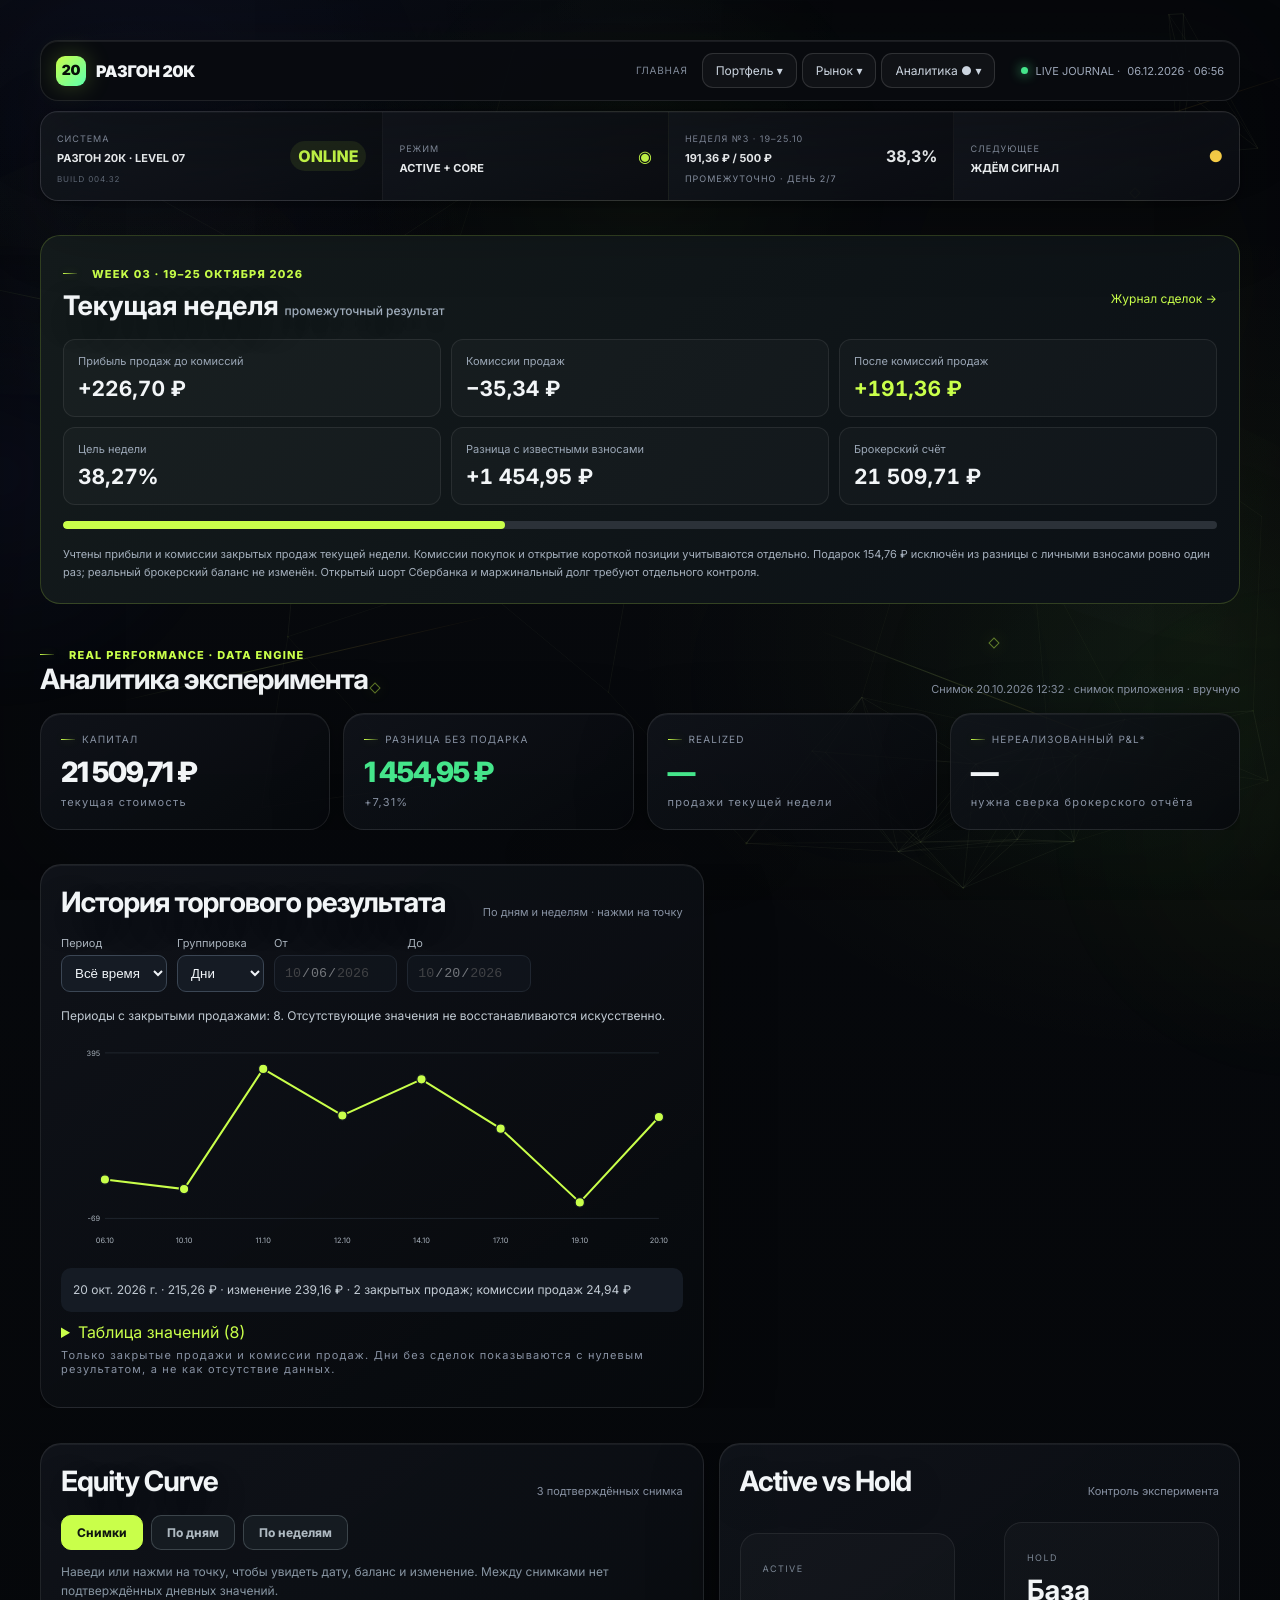
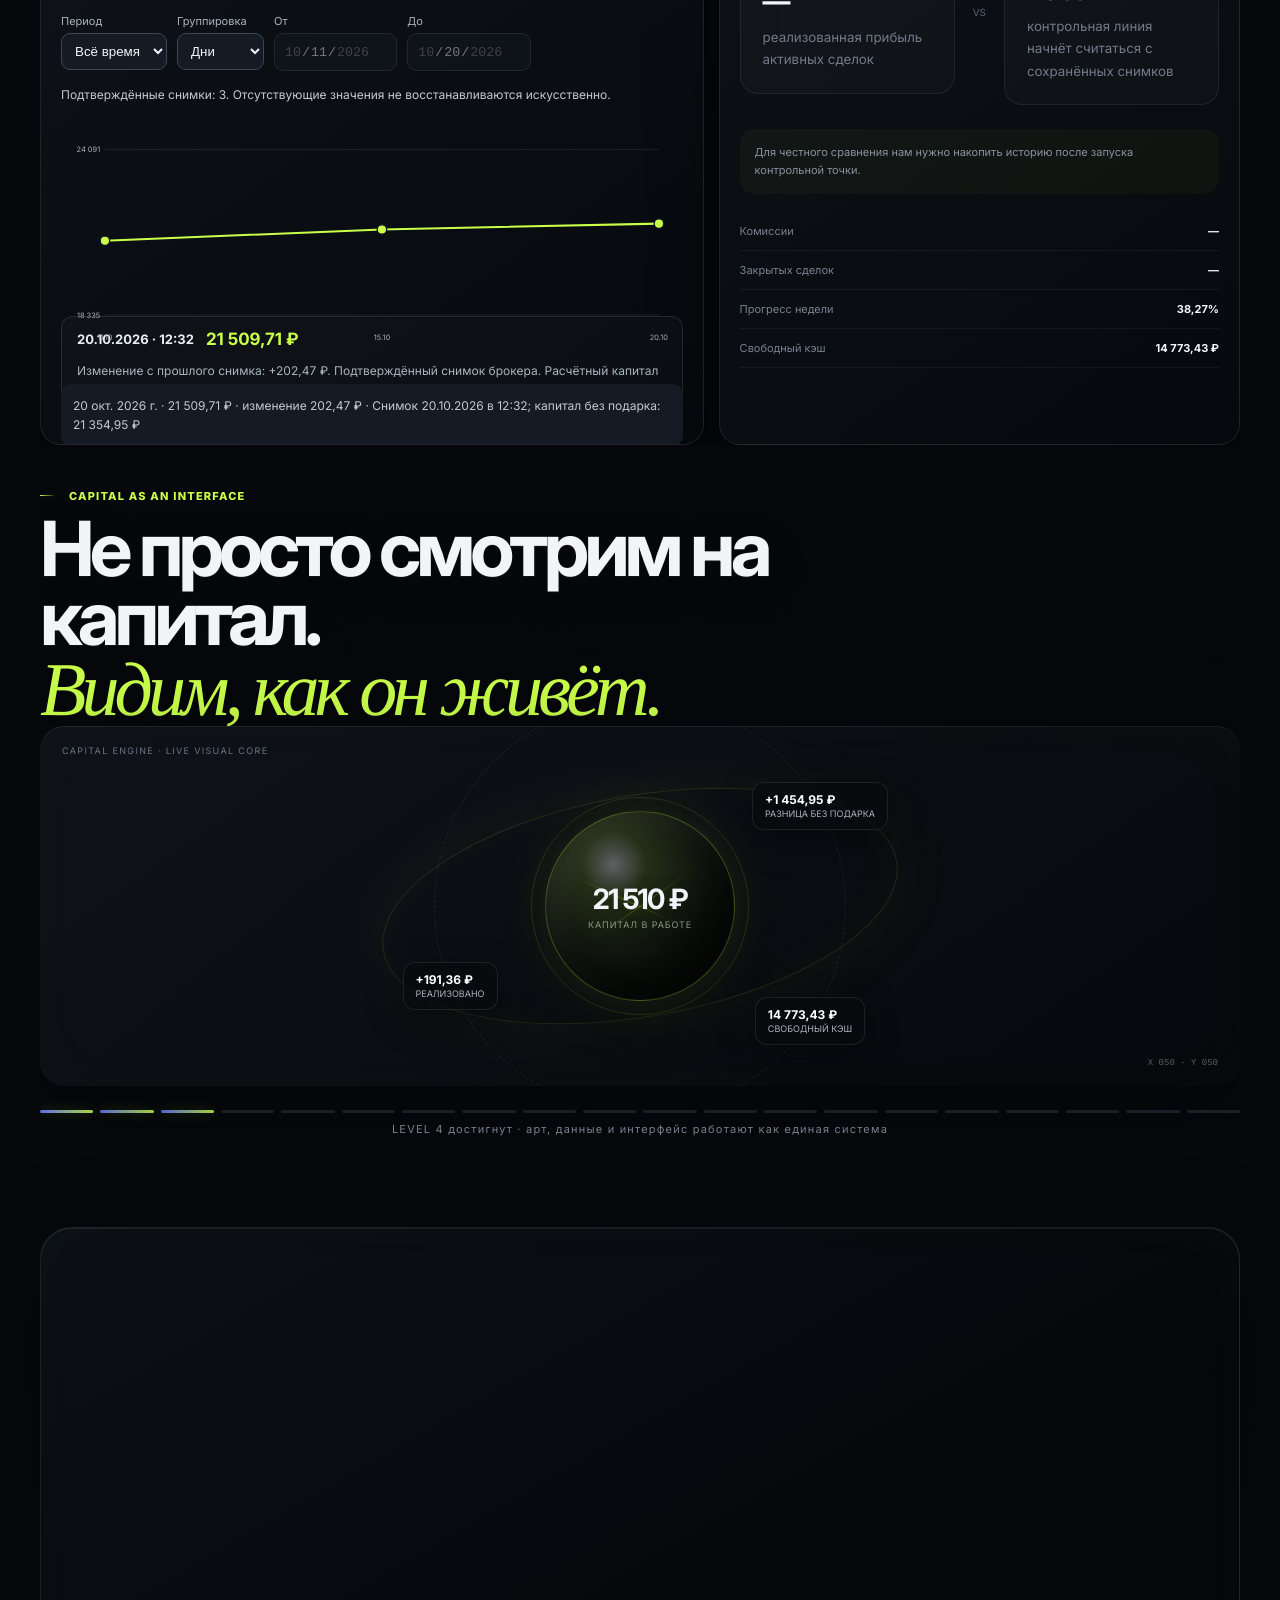
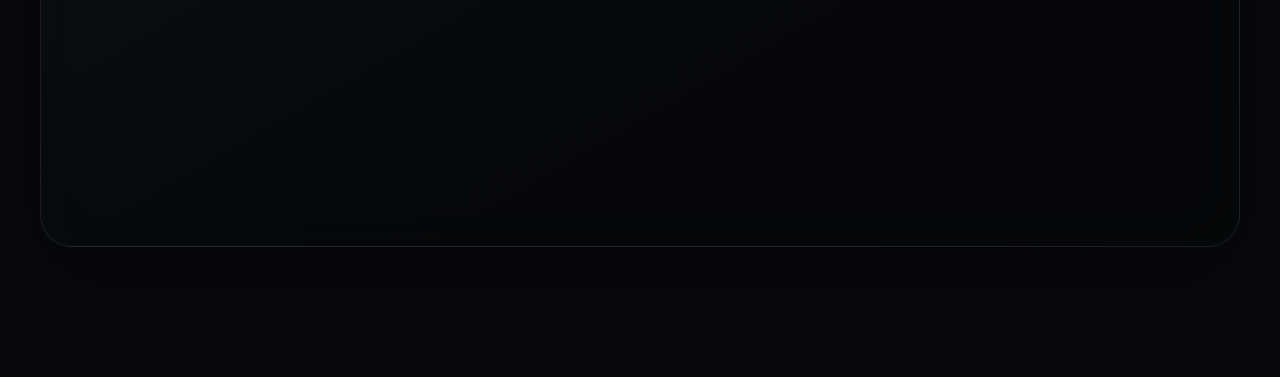
==== commit effd6f8d: "Synchronize displayed build 004.35 across site" ====
--- a/analytics.html
+++ b/analytics.html
@@ -1,7 +1,7 @@
 <!doctype html><html lang="ru"><head><meta charset="utf-8"><meta name="viewport" content="width=device-width,initial-scale=1"><meta name="theme-color" content="#06070a"><title>Аналитика · Разгон 20К</title>
 <link rel="stylesheet" href="css/styles.css?v=00415"><link rel="stylesheet" href="css/workspace.css?v=00432"><link rel="stylesheet" href="css/week-audit.css?v=00423"><link rel="stylesheet" href="css/history-explorer.css?v=00433"></head><body><canvas id="capitalMesh" aria-hidden="true"></canvas><div class="atmoDecor" aria-hidden="true"><i class="atmoLine al1"></i><i class="atmoLine al2"></i><i class="atmoLine al3"></i><i class="atmoLine al4"></i><i class="atmoGlyph ag1"></i><i class="atmoGlyph ag2"></i><i class="atmoGlyph ag3"></i><i class="atmoGlyph ag4"></i><i class="atmoGlow ago1"></i><i class="atmoGlow ago2"></i><i class="atmoGlow ago3"></i></div><div class="cursorHalo" id="cursorHalo"></div><div class="ambientBeam beamA"></div><div class="ambientBeam beamB"></div><div class="ambientBeam beamC"></div><div class="aurora"></div><div class="orb a"></div><div class="orb b"></div><div class="glassLight gl1"></div><div class="glassLight gl2"></div>
-<div class="wrap"><nav class="nav"><div class="logo"><div class="logoMark">20</div>РАЗГОН 20К</div><div class="siteTabs"><a href="index.html">Dashboard</a><a href="portfolio.html">Портфель</a><a href="trades.html">Сделки</a><a href="radar.html">Радар</a><a class="active" href="analytics.html">Аналитика</a><a href="strategy.html">Стратегия</a></div><div class="live"><i></i> LIVE JOURNAL · <span id="marketClock">06.10.2026</span></div></nav><div class="commandStrip reveal"><div class="cmd"><div><span>СИСТЕМА</span><br><strong>РАЗГОН 20К · LEVEL 07</strong><br><span style="font-size:8px;color:#5f6977">BUILD 004.32</span></div><div class="state">ONLINE</div></div><div class="cmd"><div><span>РЕЖИМ</span><br><strong>ACTIVE + CORE</strong></div><b style="color:var(--lime)">◉</b></div><div class="cmd"><div><span>НЕДЕЛЯ</span><br><strong>191,36 / 500 ₽</strong><br><span>ПН—ВС · ДЕНЬ 2/7</span></div><b>38,3%</b></div><div class="cmd"><div><span>СЛЕДУЮЩЕЕ</span><br><strong>ЖДЁМ СИГНАЛ</strong></div><b style="color:var(--yellow)">●</b></div></div><section class="section reveal"><div class="sectionHead"><div><div class="eyebrow">REAL PERFORMANCE · DATA ENGINE</div><h2>Аналитика эксперимента</h2></div><p id="analyticsUpdated">Последний снимок</p></div><div class="cards analyticsCards"><div class="card"><div class="label">КАПИТАЛ</div><div class="value" data-live="portfolio-total">—</div><div class="mini">текущая стоимость</div></div><div class="card"><div class="label">РАЗНИЦА БЕЗ ПОДАРКА</div><div class="value green" data-live="portfolio-pnl">—</div><div class="mini" data-live="portfolio-pct">—</div></div><div class="card"><div class="label">REALIZED</div><div class="value green" id="analyticsRealized">—</div><div class="mini">продажи текущей недели</div></div><div class="card"><div class="label">Нереализованный P&L*</div><div class="value" id="analyticsUnrealized">—</div><div class="mini">нужна сверка брокерского отчёта</div></div></div></section>
+<div class="wrap"><nav class="nav"><div class="logo"><div class="logoMark">20</div>РАЗГОН 20К</div><div class="siteTabs"><a href="index.html">Dashboard</a><a href="portfolio.html">Портфель</a><a href="trades.html">Сделки</a><a href="radar.html">Радар</a><a class="active" href="analytics.html">Аналитика</a><a href="strategy.html">Стратегия</a></div><div class="live"><i></i> LIVE JOURNAL · <span id="marketClock">06.10.2026</span></div></nav><div class="commandStrip reveal"><div class="cmd"><div><span>СИСТЕМА</span><br><strong>РАЗГОН 20К · LEVEL 07</strong><br><span style="font-size:8px;color:#5f6977">BUILD 004.35</span></div><div class="state">ONLINE</div></div><div class="cmd"><div><span>РЕЖИМ</span><br><strong>ACTIVE + CORE</strong></div><b style="color:var(--lime)">◉</b></div><div class="cmd"><div><span>НЕДЕЛЯ</span><br><strong>191,36 / 500 ₽</strong><br><span>ПН—ВС · ДЕНЬ 2/7</span></div><b>38,3%</b></div><div class="cmd"><div><span>СЛЕДУЮЩЕЕ</span><br><strong>ЖДЁМ СИГНАЛ</strong></div><b style="color:var(--yellow)">●</b></div></div><section class="section reveal"><div class="sectionHead"><div><div class="eyebrow">REAL PERFORMANCE · DATA ENGINE</div><h2>Аналитика эксперимента</h2></div><p id="analyticsUpdated">Последний снимок</p></div><div class="cards analyticsCards"><div class="card"><div class="label">КАПИТАЛ</div><div class="value" data-live="portfolio-total">—</div><div class="mini">текущая стоимость</div></div><div class="card"><div class="label">РАЗНИЦА БЕЗ ПОДАРКА</div><div class="value green" data-live="portfolio-pnl">—</div><div class="mini" data-live="portfolio-pct">—</div></div><div class="card"><div class="label">REALIZED</div><div class="value green" id="analyticsRealized">—</div><div class="mini">продажи текущей недели</div></div><div class="card"><div class="label">Нереализованный P&L*</div><div class="value" id="analyticsUnrealized">—</div><div class="mini">нужна сверка брокерского отчёта</div></div></div></section>
 <section class="section layout"><div class="card" style="padding:20px"><div class="sectionHead"><h2>История торгового результата</h2><p>По дням и неделям · нажми на точку</p></div><div id="tradeHistoryChart" class="historyChart"></div><p class="mini">Только закрытые продажи и комиссии продаж. Дни без сделок показываются с нулевым результатом, а не как отсутствие данных.</p></div></section><section class="section layout analyticsLayout"><div class="card reveal"><div class="sectionHead"><h2>Equity Curve</h2><p id="snapshotCount">0 снимков</p></div><div class="historyControls"><button type="button" class="historyBtn active" data-history-mode="snapshots">Снимки</button><button type="button" class="historyBtn" data-history-mode="days">По дням</button><button type="button" class="historyBtn" data-history-mode="weeks">По неделям</button></div><div class="historyHelp">Наведи или нажми на точку, чтобы увидеть дату, баланс и изменение. Между снимками нет подтверждённых дневных значений.</div><div class="equityChart" id="equityChart"><svg viewBox="0 0 700 260" preserveAspectRatio="none" aria-label="Equity Curve"><defs><linearGradient id="eqLine" x1="0" x2="1"><stop stop-color="#6575ff"/><stop offset=".55" stop-color="#c9ff4a"/><stop offset="1" stop-color="#45e58b"/></linearGradient><linearGradient id="eqArea" x2="0" y2="1"><stop stop-color="#c9ff4a" stop-opacity=".18"/><stop offset="1" stop-color="#c9ff4a" stop-opacity="0"/></linearGradient></defs><g class="chartGrid"><line x1="0" y1="55" x2="700" y2="55"/><line x1="0" y1="130" x2="700" y2="130"/><line x1="0" y1="205" x2="700" y2="205"/></g><path id="equityArea" class="equityArea"></path><path id="equityLine" class="equityLine"></path><g id="equityDots"></g></svg><div class="equityEmpty" id="equityEmpty">История началась. Следующий снимок создаст первый отрезок реальной Equity Curve.</div></div><div class="historyDetail" id="equityDetail" aria-live="polite">Выбери точку на графике для просмотра данных.</div><div class="chartMeta"><span id="equityStart">Старт истории —</span><b id="equityChange">—</b><span id="equityLast">Последний —</span></div></div>
 <div class="card reveal"><div class="sectionHead"><h2>Active vs Hold</h2><p>Контроль эксперимента</p></div><div class="compareEngine"><div class="compareSide"><span>ACTIVE</span><b id="activeResult">—</b><small>реализованная прибыль активных сделок</small></div><div class="versus">VS</div><div class="compareSide"><span>HOLD</span><b id="holdResult">База</b><small>контрольная линия начнёт считаться с сохранённых снимков</small></div></div><div class="compareNote" id="compareNote">Для честного сравнения нам нужно накопить историю после запуска контрольной точки.</div><div class="statRows"><div><span>Комиссии</span><b id="analyticsFees">—</b></div><div><span>Закрытых сделок</span><b id="analyticsTrades">—</b></div><div><span>Прогресс недели</span><b data-live="week-progress">—</b></div><div><span>Свободный кэш</span><b data-live="cash">—</b></div></div></div></section><section class="section reveal"><div class="eyebrow">Capital as an interface</div><h2 class="artTitle">Не просто смотрим на капитал.<br><em>Видим, как он живёт.</em></h2>
 <div class="capitalScene"><div class="sceneLabel">CAPITAL ENGINE · LIVE VISUAL CORE</div><div class="sceneCoords" id="sceneCoords">X 050 · Y 050</div><div class="energyLine" style="transform:rotate(24deg)"></div><div class="energyLine" style="transform:rotate(145deg)"></div><div class="capitalCore"><div><b>21 510 ₽</b><small>КАПИТАЛ В РАБОТЕ</small></div></div><div class="satellite sat1"><b>+1 454,95 ₽</b>РАЗНИЦА БЕЗ ПОДАРКА</div><div class="satellite sat2"><b>+191,36 ₽</b>РЕАЛИЗОВАНО</div><div class="satellite sat3"><b>уточняется</b>СВОБОДНЫЙ КЭШ</div></div>
-<div class="levelRail" aria-label="progress to level 3"><i class="on"></i><i class="on"></i><i style="background:linear-gradient(90deg,#6878ff,var(--lime));box-shadow:0 0 12px rgba(201,255,74,.25)"></i><i></i><i></i><i></i><i></i><i></i><i></i><i></i><i></i><i></i><i></i><i></i><i></i><i></i><i></i><i></i><i></i><i></i></div><div class="mini" style="text-align:center;margin-top:9px">LEVEL 4 достигнут · арт, данные и интерфейс работают как единая система</div></section><section class="flowSection reveal" id="capitalFlow"><div class="flowCopy"><div class="eyebrow">LIVE CAPITAL SYSTEM · BUILD 004.32</div><h2>Деньги — это<br><em>движение.</em></h2><p>Мы превращаем журнал сделок в живую систему: капитал, прибыль, риск и свободный кэш начинают существовать в одном визуальном пространстве.</p></div><div class="flowStage"><div class="flowOrb" id="flowOrb"><div><b>21 510 ₽</b><small>CAPITAL CORE</small></div></div><div class="flowMetric fm1"><b>+1 454,95 ₽</b>РАЗНИЦА БЕЗ ПОДАРКА</div><div class="flowMetric fm2"><b>+191,36 ₽</b>REALIZED</div><div class="flowMetric fm3"><b>уточняется</b>FREE CASH</div><div class="flowMetric fm4"><b>38,27%</b>WEEKLY MISSION</div></div><div class="flowStatus"><i></i> СИСТЕМА РАБОТАЕТ · НЕДЕЛЯ ПН—ВС · ЦЕЛЬ 500 ₽</div></section></div><script src="js/data.js?v=00432" defer></script><script src="js/companies.js?v=00415" defer></script><script src="js/app.js?v=00432" defer></script><script src="js/workspace.js?v=00419" defer></script><script src="js/week-audit.js?v=00432" defer></script><script src="js/history-loader.js?v=00434" defer></script><script src="js/history-explorer.js?v=00434" defer></script></body></html>+<div class="levelRail" aria-label="progress to level 3"><i class="on"></i><i class="on"></i><i style="background:linear-gradient(90deg,#6878ff,var(--lime));box-shadow:0 0 12px rgba(201,255,74,.25)"></i><i></i><i></i><i></i><i></i><i></i><i></i><i></i><i></i><i></i><i></i><i></i><i></i><i></i><i></i><i></i><i></i><i></i></div><div class="mini" style="text-align:center;margin-top:9px">LEVEL 4 достигнут · арт, данные и интерфейс работают как единая система</div></section><section class="flowSection reveal" id="capitalFlow"><div class="flowCopy"><div class="eyebrow">LIVE CAPITAL SYSTEM · BUILD 004.35</div><h2>Деньги — это<br><em>движение.</em></h2><p>Мы превращаем журнал сделок в живую систему: капитал, прибыль, риск и свободный кэш начинают существовать в одном визуальном пространстве.</p></div><div class="flowStage"><div class="flowOrb" id="flowOrb"><div><b>21 510 ₽</b><small>CAPITAL CORE</small></div></div><div class="flowMetric fm1"><b>+1 454,95 ₽</b>РАЗНИЦА БЕЗ ПОДАРКА</div><div class="flowMetric fm2"><b>+191,36 ₽</b>REALIZED</div><div class="flowMetric fm3"><b>уточняется</b>FREE CASH</div><div class="flowMetric fm4"><b>38,27%</b>WEEKLY MISSION</div></div><div class="flowStatus"><i></i> СИСТЕМА РАБОТАЕТ · НЕДЕЛЯ ПН—ВС · ЦЕЛЬ 500 ₽</div></section></div><script src="js/data.js?v=00435" defer></script><script src="js/companies.js?v=00415" defer></script><script src="js/app.js?v=00432" defer></script><script src="js/workspace.js?v=00419" defer></script><script src="js/week-audit.js?v=00432" defer></script><script src="js/history-loader.js?v=00434" defer></script><script src="js/history-explorer.js?v=00434" defer></script></body></html>
